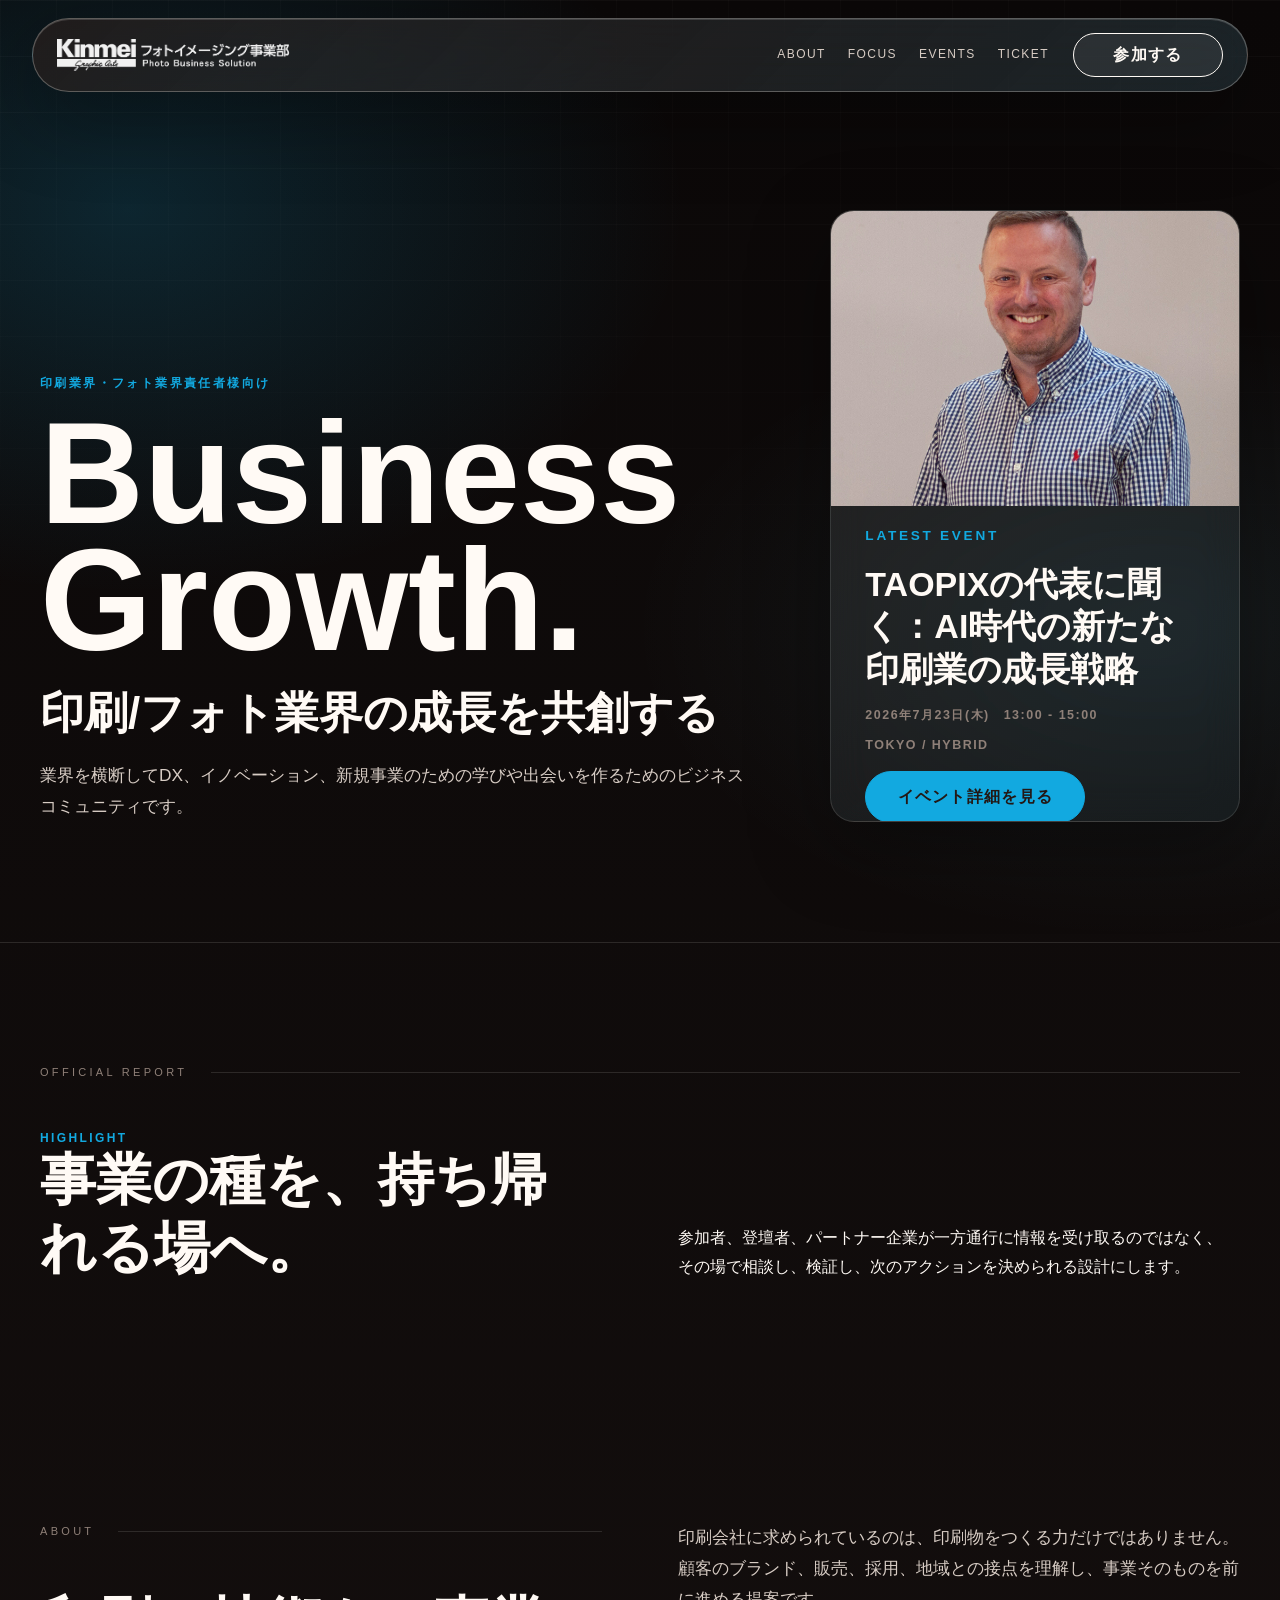
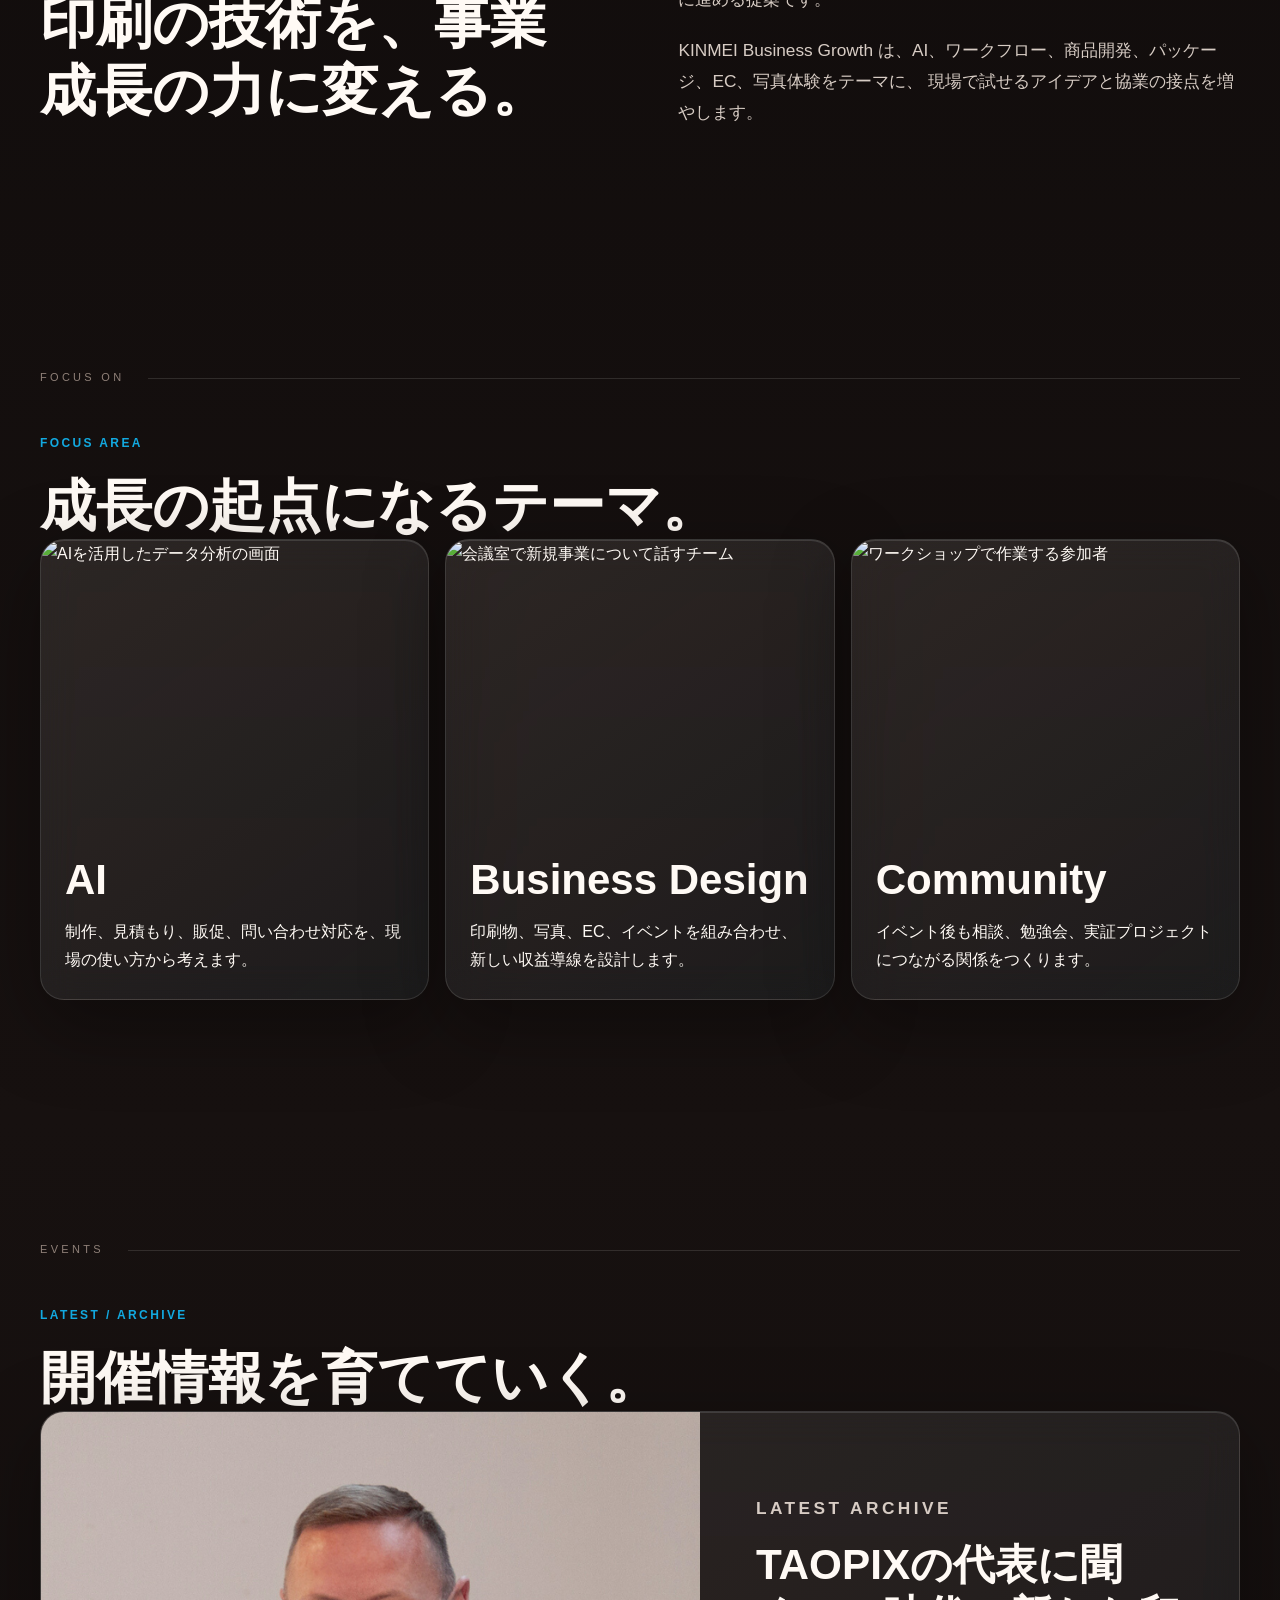
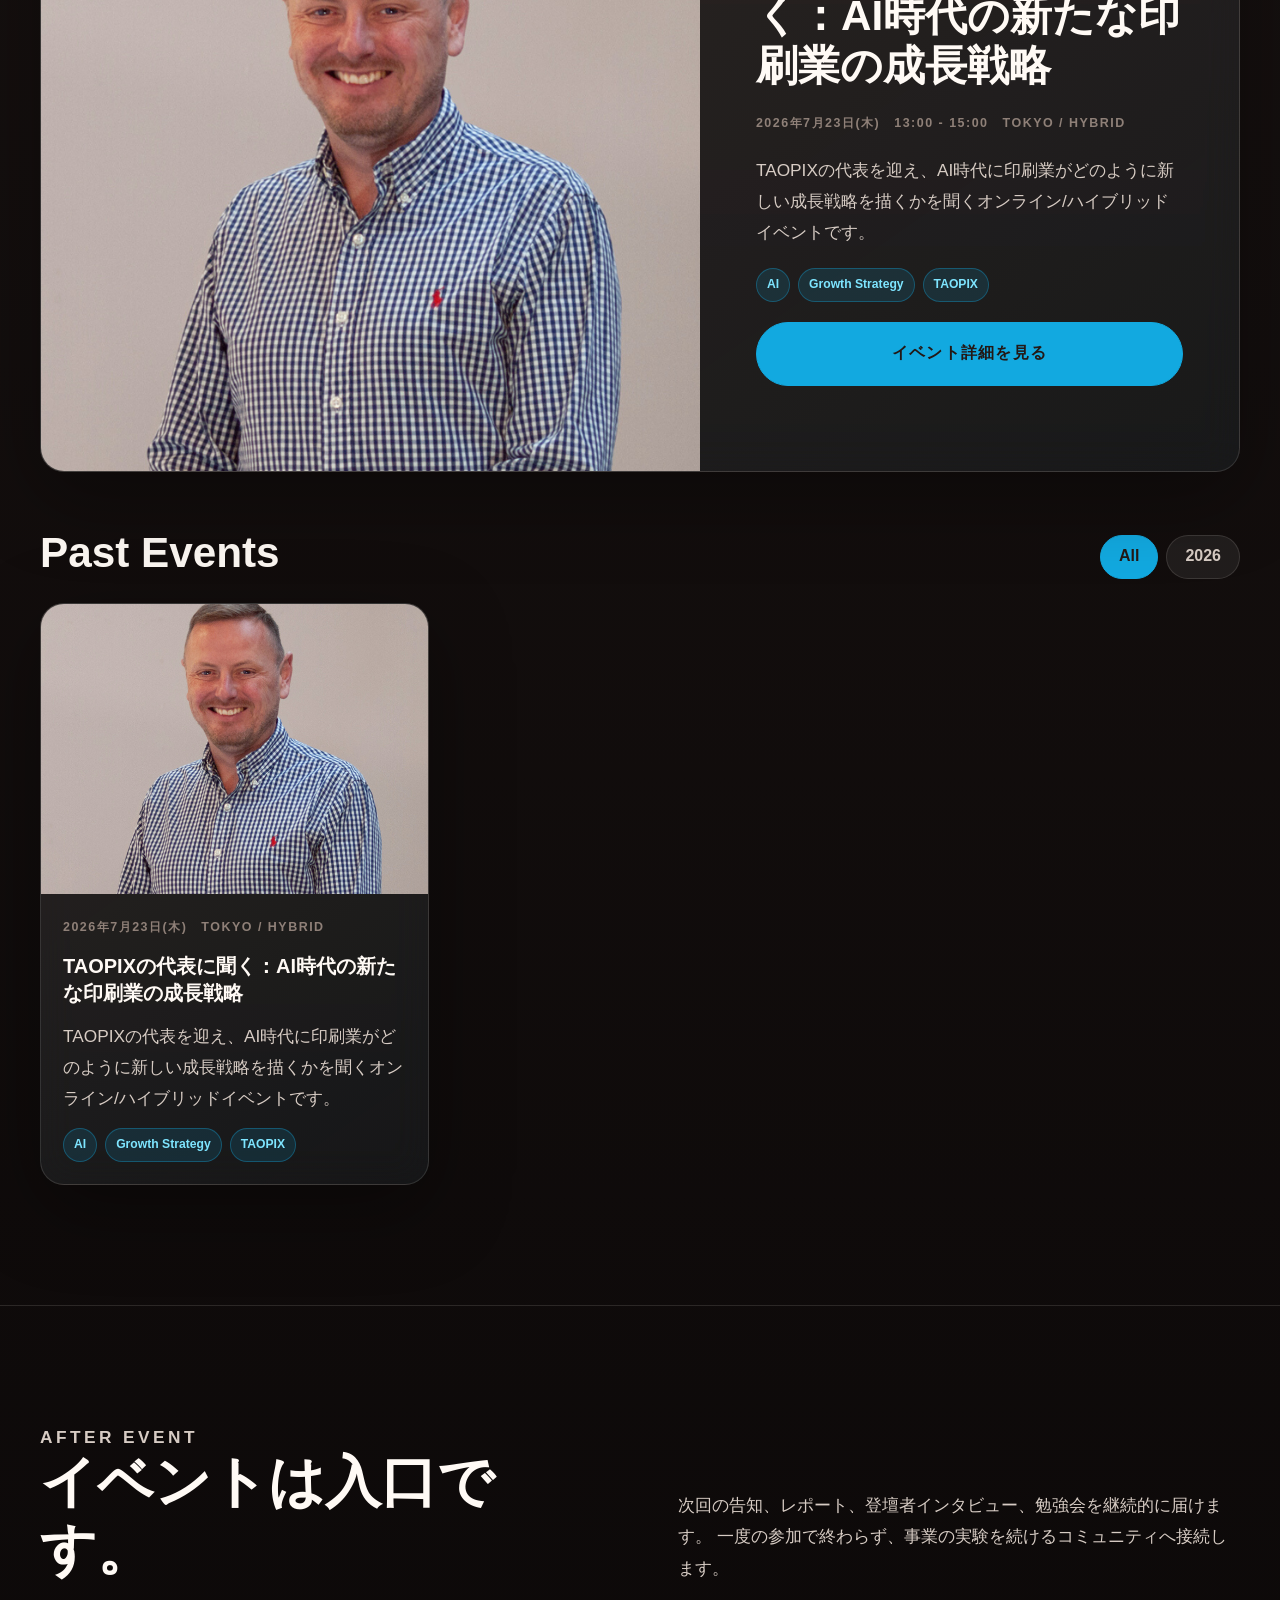
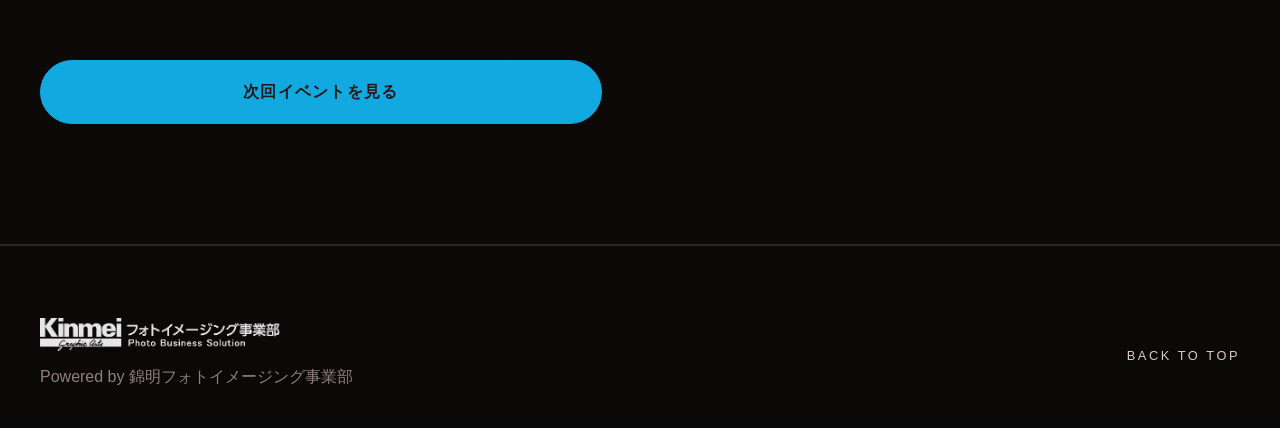
==== index.html @ bd12f7a0 "Update hero actions and event card ratio" ====
<!doctype html>
<html lang="ja">
  <head>
    <meta charset="utf-8" />
    <meta name="viewport" content="width=device-width, initial-scale=1" />
    <meta
      name="description"
      content="KINMEI Business Growth は、業界を横断してDX、イノベーション、新規事業のための学びや出会いを作るビジネスコミュニティです。"
    />
    <title>KINMEI Business Growth</title>
    <link rel="preconnect" href="https://images.unsplash.com" />
    <link rel="stylesheet" href="./styles.css" />
  </head>
  <body data-page="home">
    <header class="site-nav" aria-label="Primary navigation">
      <a class="logo-link" href="./index.html" aria-label="KINMEI Business Growth home">
        <img class="brand-logo" src="./assets/logo.png" alt="Kinmei Graphic Arts フォトイメージング事業部" />
      </a>
      <nav class="nav-links" aria-label="Site navigation">
        <a href="#about">About</a>
        <a href="#focus">Focus</a>
        <a href="#events">Events</a>
        <a href="./event.html">Ticket</a>
      </nav>
      <a class="nav-cta" href="./event.html">参加する</a>
    </header>

    <main>
      <section class="hero home-hero" id="top" aria-labelledby="hero-title">
        <div class="hero-copy">
          <p class="eyebrow">印刷業界・フォト業界責任者様向け</p>
          <h1 id="hero-title">Business Growth.</h1>
          <p class="hero-lead">印刷/フォト業界の成長を共創する</p>
          <p class="hero-text">
            業界を横断してDX、イノベーション、新規事業のための学びや出会いを作るためのビジネスコミュニティです。
          </p>
        </div>

        <aside class="hero-ticket" id="hero-latest-event" aria-label="Latest event summary" aria-live="polite"></aside>
      </section>

      <section class="section report-band" aria-labelledby="report-title">
        <div class="section-label">
          <span>Official Report</span>
        </div>
        <div class="report-layout">
          <div>
            <p class="eyebrow">HIGHLIGHT</p>
            <h2 id="report-title">事業の種を、持ち帰れる場へ。</h2>
          </div>
          <p>
            参加者、登壇者、パートナー企業が一方通行に情報を受け取るのではなく、
            その場で相談し、検証し、次のアクションを決められる設計にします。
          </p>
        </div>
      </section>

      <section class="section split-section" id="about" aria-labelledby="about-title">
        <div>
          <div class="section-label">
            <span>About</span>
          </div>
          <h2 id="about-title">印刷の技術を、事業成長の力に変える。</h2>
        </div>
        <div class="body-stack">
          <p>
            印刷会社に求められているのは、印刷物をつくる力だけではありません。
            顧客のブランド、販売、採用、地域との接点を理解し、事業そのものを前に進める提案です。
          </p>
          <p>
            KINMEI Business Growth は、AI、ワークフロー、商品開発、パッケージ、EC、写真体験をテーマに、
            現場で試せるアイデアと協業の接点を増やします。
          </p>
        </div>
      </section>

      <section class="section" id="focus" aria-labelledby="focus-title">
        <div class="section-label">
          <span>Focus on</span>
        </div>
        <div class="section-head">
          <p class="eyebrow">FOCUS AREA</p>
          <h2 id="focus-title">成長の起点になるテーマ。</h2>
        </div>
        <div class="focus-grid">
          <article class="glass-card focus-card">
            <img
              src="https://images.unsplash.com/photo-1677442136019-21780ecad995?auto=format&fit=crop&w=1100&q=80"
              alt="AIを活用したデータ分析の画面"
            />
            <div>
              <h3>AI</h3>
              <p>制作、見積もり、販促、問い合わせ対応を、現場の使い方から考えます。</p>
            </div>
          </article>
          <article class="glass-card focus-card">
            <img
              src="https://images.unsplash.com/photo-1556761175-5973dc0f32e7?auto=format&fit=crop&w=1100&q=80"
              alt="会議室で新規事業について話すチーム"
            />
            <div>
              <h3>Business Design</h3>
              <p>印刷物、写真、EC、イベントを組み合わせ、新しい収益導線を設計します。</p>
            </div>
          </article>
          <article class="glass-card focus-card">
            <img
              src="https://images.unsplash.com/photo-1519389950473-47ba0277781c?auto=format&fit=crop&w=1100&q=80"
              alt="ワークショップで作業する参加者"
            />
            <div>
              <h3>Community</h3>
              <p>イベント後も相談、勉強会、実証プロジェクトにつながる関係をつくります。</p>
            </div>
          </article>
        </div>
      </section>

      <section class="section events-section" id="events" aria-labelledby="events-title">
        <div class="section-label">
          <span>Events</span>
        </div>
        <div class="section-head">
          <p class="eyebrow">LATEST / ARCHIVE</p>
          <h2 id="events-title">開催情報を育てていく。</h2>
        </div>
        <article class="latest-event glass-card" id="latest-event" aria-live="polite"></article>
        <div class="archive-toolbar">
          <h3>Past Events</h3>
          <div class="filter-row" id="event-filters" aria-label="Year filters"></div>
        </div>
        <div class="event-grid" id="past-events" aria-live="polite"></div>
      </section>

      <section class="section newsletter-section" aria-labelledby="newsletter-title">
        <div>
          <p class="eyebrow">AFTER EVENT</p>
          <h2 id="newsletter-title">イベントは入口です。</h2>
        </div>
        <p>
          次回の告知、レポート、登壇者インタビュー、勉強会を継続的に届けます。
          一度の参加で終わらず、事業の実験を続けるコミュニティへ接続します。
        </p>
        <a class="button button-primary" href="./event.html">次回イベントを見る</a>
      </section>
    </main>

    <footer class="site-footer">
      <div>
        <img src="./assets/logo.png" alt="Kinmei Graphic Arts フォトイメージング事業部" />
        <p>Powered by 錦明フォトイメージング事業部</p>
      </div>
      <a href="#top">Back to top</a>
    </footer>

    <script src="./events.js"></script>
  </body>
</html>
---- styles.css ----
:root {
  --bg: #0b0808;
  --bg-2: #171110;
  --bg-3: #261b19;
  --ink: #fffaf5;
  --ink-soft: #d7ccc4;
  --ink-mute: #8f8078;
  --accent: #12a9e0;
  --accent-2: #087fae;
  --accent-soft: #7ee5ff;
  --logo-brown: #231815;
  --glass: rgba(255, 250, 245, 0.065);
  --glass-strong: rgba(255, 250, 245, 0.12);
  --glass-cyan: rgba(18, 169, 224, 0.14);
  --rule: rgba(255, 250, 245, 0.12);
  --rule-strong: rgba(255, 250, 245, 0.28);
  --shadow-glass: 0 24px 80px rgba(0, 0, 0, 0.34);
  --font-sans: "Hiragino Sans", "Hiragino Kaku Gothic ProN", "Yu Gothic Medium",
    "Yu Gothic", "Noto Sans JP", "Helvetica Neue", "Helvetica", "Arial", sans-serif;
  --font-display: var(--font-sans);
  --font-latin: "Helvetica Neue", "Helvetica", "Arial", sans-serif;
  --ls-normal: 0;
  --ls-wide: 0.12em;
  --ls-wider: 0.2em;
  --ls-widest: 0.3em;
  --type-h1-size: clamp(37px, -4.57px + 4.762vw, 64px);
  --type-h1-lh: clamp(40px, 33.94px + 2.976vw, 76.8px);
  --type-h2-size: clamp(32px, -4.57px + 4.762vw, 64px);
  --type-h2-lh: clamp(38.4px, -5.49px + 5.714vw, 76.8px);
  --type-h3-size: clamp(24px, -3.43px + 3.571vw, 48px);
  --type-h3-lh: clamp(28.8px, -4.11px + 4.286vw, 57.6px);
  --type-h4-size: clamp(20px, -5.14px + 3.274vw, 42px);
  --type-h4-lh: clamp(24px, 7.54px + 2.143vw, 38.4px);
  --fs-body: 16px;
  --fs-caption: 13px;
  --fs-eyebrow: 12px;
  --section-pad-y: clamp(64px, 10vw, 120px);
  --section-pad-x: clamp(20px, 4vw, 40px);
  --radius-sm: 8px;
  --radius-md: 16px;
  --radius-lg: 24px;
  --radius-pill: 999px;
  --btn-min-height: 64px;
  --btn-min-width: 240px;
  --btn-pad-x: 36px;
  --btn-radius: var(--radius-pill);
}

* {
  box-sizing: border-box;
}

html {
  scroll-behavior: smooth;
}

body {
  margin: 0;
  background:
    radial-gradient(900px 620px at 10% 4%, rgba(18, 169, 224, 0.18), transparent 62%),
    radial-gradient(900px 540px at 90% 12%, rgba(126, 229, 255, 0.08), transparent 58%),
    linear-gradient(180deg, var(--bg) 0%, var(--bg-2) 52%, var(--bg) 100%);
  color: var(--ink);
  font-family: var(--font-sans);
  line-height: 1.8;
  letter-spacing: var(--ls-normal);
}

body::before {
  content: "";
  position: fixed;
  inset: 0;
  z-index: -1;
  pointer-events: none;
  background-image:
    linear-gradient(rgba(255, 250, 245, 0.035) 1px, transparent 1px),
    linear-gradient(90deg, rgba(255, 250, 245, 0.025) 1px, transparent 1px);
  background-size: 56px 56px;
  mask-image: linear-gradient(to bottom, rgba(0, 0, 0, 0.9), transparent 72%);
}

img {
  display: block;
  max-width: 100%;
}

a {
  color: inherit;
  text-decoration: none;
}

h1,
h2,
h3,
h4,
p {
  margin: 0;
}

h1,
h2,
h3,
h4 {
  font-family: var(--font-display);
  font-weight: 700;
  letter-spacing: 0;
}

h1 {
  font-size: var(--type-h1-size);
  line-height: var(--type-h1-lh);
}

h2 {
  font-size: var(--type-h2-size);
  line-height: var(--type-h2-lh);
}

h3 {
  font-size: var(--type-h3-size);
  line-height: var(--type-h3-lh);
}

h4 {
  font-size: 1.25rem;
  line-height: 1.35;
}

.site-nav {
  position: fixed;
  top: 18px;
  left: 32px;
  right: 32px;
  z-index: 40;
  display: flex;
  align-items: center;
  gap: 24px;
  padding: 14px 24px;
  color: var(--ink);
  background:
    linear-gradient(135deg, rgba(35, 24, 21, 0.72), rgba(18, 169, 224, 0.08)),
    var(--glass);
  border: 1px solid var(--rule-strong);
  border-radius: var(--radius-pill);
  box-shadow: var(--shadow-glass), inset 0 1px 0 rgba(255, 255, 255, 0.16);
  backdrop-filter: blur(22px) saturate(145%);
  -webkit-backdrop-filter: blur(22px) saturate(145%);
}

.logo-link {
  display: inline-flex;
  align-items: center;
  min-height: 44px;
}

.brand-logo {
  width: auto;
  height: 32px;
  filter: brightness(0) invert(1);
  opacity: 0.94;
}

.nav-links {
  display: flex;
  gap: 22px;
  margin-left: auto;
}

.nav-links a {
  display: inline-flex;
  align-items: center;
  min-height: 44px;
  color: var(--ink-soft);
  font-family: var(--font-latin);
  font-size: var(--fs-eyebrow);
  letter-spacing: var(--ls-wide);
  text-transform: uppercase;
}

.nav-links a:hover {
  color: var(--ink);
}

.nav-cta {
  display: inline-flex;
  align-items: center;
  justify-content: center;
  min-width: 150px;
  min-height: 44px;
  padding: 0 20px;
  border: 1px solid currentColor;
  border-radius: var(--radius-pill);
  background: var(--glass);
  color: var(--ink);
  font-weight: 700;
  letter-spacing: 0.08em;
}

.nav-cta:hover,
.button-primary:hover {
  background: var(--accent-soft);
  border-color: var(--accent-soft);
  color: var(--logo-brown);
}

.hero,
.section,
.event-shell {
  width: 100%;
  max-width: none;
  margin-inline: auto;
  padding: var(--section-pad-y) var(--section-pad-x);
}

.home-hero {
  display: grid;
  grid-template-columns: minmax(0, 1.08fr) minmax(320px, 0.62fr);
  gap: clamp(32px, 6vw, 80px);
  align-items: end;
  min-height: 100vh;
  padding-top: clamp(140px, 18vw, 210px);
}

.hero-copy,
.body-stack,
.section-head,
.latest-event-copy,
.detail-block {
  display: grid;
  gap: 20px;
}

.eyebrow {
  color: var(--accent);
  font-family: var(--font-latin);
  font-size: var(--fs-eyebrow);
  font-weight: 700;
  letter-spacing: var(--ls-wider);
  line-height: 1.3;
  text-transform: uppercase;
}

.hero-copy h1 {
  max-width: 10ch;
  font-size: clamp(58px, 12vw, 144px);
  line-height: 0.88;
}

.hero-lead {
  max-width: 720px;
  color: var(--ink);
  font-size: clamp(22px, 3.6vw, 44px);
  font-weight: 700;
  line-height: 1.25;
}

.hero-text,
.body-stack p,
.section-head p:not(.eyebrow),
.latest-event p,
.event-card p,
.newsletter-section p,
.detail-block p,
.checkout-note,
.organizer-card p {
  color: var(--ink-soft);
  font-size: clamp(15px, 1.35vw, 18px);
}

.button {
  display: inline-flex;
  align-items: center;
  justify-content: center;
  min-width: var(--btn-min-width);
  min-height: var(--btn-min-height);
  padding: 0 var(--btn-pad-x);
  border: 1px solid var(--rule-strong);
  border-radius: var(--btn-radius);
  font-weight: 700;
  letter-spacing: 0.08em;
}

.button-primary {
  background: var(--accent);
  border-color: var(--accent);
  color: var(--logo-brown);
}

.hero-ticket,
.glass-card,
.checkout-card,
.organizer-card {
  background:
    linear-gradient(145deg, rgba(255, 250, 245, 0.08), rgba(18, 169, 224, 0.035)),
    rgba(255, 250, 245, 0.025);
  border: 1px solid var(--rule);
  border-radius: var(--radius-lg);
  box-shadow: var(--shadow-glass), inset 0 1px 0 rgba(255, 255, 255, 0.12);
  backdrop-filter: blur(18px) saturate(135%);
  -webkit-backdrop-filter: blur(18px) saturate(135%);
}

.hero-ticket {
  display: grid;
  grid-template-rows: minmax(0, 1fr) minmax(0, 1fr);
  gap: 20px;
  height: clamp(560px, 68vh, 760px);
  overflow: hidden;
  padding: 0;
}

.ticket-kicker,
.ticket-place,
.ticket-stats dt,
.event-meta,
.section-label,
.focus-card h3 + p,
.event-summary-grid span,
.session-list span,
.checkout-card dt,
.organizer-card span {
  font-family: var(--font-latin);
}

.hero-ticket-thumb {
  width: 100%;
  height: 100%;
  object-fit: cover;
}

.hero-ticket-copy {
  display: grid;
  align-content: center;
  gap: 14px;
  min-height: 0;
  padding: clamp(22px, 4vw, 34px);
}

.hero-ticket-copy h2 {
  font-size: clamp(22px, 2.8vw, 34px);
  line-height: 1.25;
}

.hero-ticket-copy .button {
  justify-self: start;
  min-width: min(100%, 220px);
  min-height: 52px;
  padding-inline: 24px;
}

.ticket-kicker {
  color: var(--accent);
  font-size: 0.85rem;
  font-weight: 700;
  letter-spacing: var(--ls-wider);
  text-transform: uppercase;
}

.ticket-date {
  font-family: var(--font-latin);
  font-size: clamp(42px, 7vw, 76px);
  font-weight: 700;
  line-height: 0.95;
}

.ticket-place {
  color: var(--ink-soft);
  font-weight: 700;
  letter-spacing: var(--ls-wide);
  text-transform: uppercase;
}

.ticket-divider {
  height: 1px;
  background: var(--rule);
}

.ticket-stats {
  display: grid;
  grid-template-columns: repeat(3, 1fr);
  gap: 1px;
  margin: 0;
  background: var(--rule);
}

.ticket-stats div {
  padding: 14px;
  background: rgba(11, 8, 8, 0.68);
}

.ticket-stats dt {
  color: var(--ink-mute);
  font-size: 0.7rem;
  letter-spacing: var(--ls-wide);
  text-transform: uppercase;
}

.ticket-stats dd {
  margin: 4px 0 0;
  color: var(--accent-soft);
  font-size: 1.6rem;
  font-weight: 700;
}

.section-label {
  display: flex;
  align-items: center;
  gap: 24px;
  margin-bottom: 48px;
  color: var(--ink-mute);
  font-size: 11px;
  letter-spacing: var(--ls-widest);
  text-transform: uppercase;
}

.section-label::after {
  content: "";
  flex: 1;
  height: 1px;
  background: var(--rule);
}

.report-band {
  border-top: 1px solid var(--rule);
}

.report-layout,
.split-section,
.newsletter-section {
  display: grid;
  grid-template-columns: minmax(0, 1fr) minmax(0, 1fr);
  gap: clamp(32px, 6vw, 80px);
}

.report-layout > p,
.newsletter-section > p {
  align-self: end;
}

.focus-grid,
.event-grid,
.session-list,
.ticket-list {
  display: grid;
  gap: 16px;
}

.focus-grid {
  grid-template-columns: repeat(3, 1fr);
}

.focus-card {
  overflow: hidden;
}

.focus-card img {
  width: 100%;
  aspect-ratio: 4 / 3;
  object-fit: cover;
}

.focus-card div {
  display: grid;
  gap: 12px;
  padding: 24px;
}

.focus-card h3 {
  color: var(--ink);
  font-size: clamp(26px, 3.5vw, 42px);
}

.event-grid {
  grid-template-columns: repeat(4, 1fr);
}

.latest-event {
  display: grid;
  grid-template-columns: minmax(0, 1.1fr) minmax(0, 0.9fr);
  gap: 0;
  overflow: hidden;
  margin-bottom: 56px;
}

.latest-event > img {
  width: 100%;
  height: 100%;
  min-height: 460px;
  object-fit: cover;
}

.latest-event-copy {
  align-content: center;
  padding: clamp(28px, 5vw, 56px);
}

.event-meta {
  display: flex;
  flex-wrap: wrap;
  gap: 8px 14px;
  color: var(--ink-mute);
  font-size: 0.78rem;
  font-weight: 700;
  letter-spacing: var(--ls-wide);
  text-transform: uppercase;
}

.event-tags {
  display: flex;
  flex-wrap: wrap;
  gap: 8px;
  padding: 0;
  margin: 0;
  list-style: none;
}

.event-tags li {
  padding: 5px 10px;
  border: 1px solid rgba(18, 169, 224, 0.34);
  border-radius: var(--radius-pill);
  background: var(--glass-cyan);
  color: var(--accent-soft);
  font-size: 0.76rem;
  font-weight: 700;
}

.archive-toolbar {
  display: flex;
  align-items: end;
  justify-content: space-between;
  gap: 20px;
  margin-bottom: 24px;
}

.filter-row {
  display: flex;
  flex-wrap: wrap;
  justify-content: flex-end;
  gap: 8px;
}

.filter-row button {
  min-height: 44px;
  padding: 0 18px;
  border: 1px solid var(--rule);
  border-radius: var(--radius-pill);
  background: var(--glass);
  color: var(--ink-soft);
  font: inherit;
  font-weight: 700;
  cursor: pointer;
}

.filter-row button[aria-pressed="true"],
.filter-row button:hover {
  background: var(--accent);
  border-color: var(--accent);
  color: var(--logo-brown);
}

.event-grid {
  grid-template-columns: repeat(3, 1fr);
}

.event-card {
  overflow: hidden;
}

.empty-state {
  grid-column: 1 / -1;
  padding: 28px;
  border: 1px solid var(--rule);
  border-radius: var(--radius-md);
  background: rgba(255, 250, 245, 0.035);
  color: var(--ink-soft);
}

.event-card img {
  width: 100%;
  aspect-ratio: 4 / 3;
  object-fit: cover;
}

.event-card-body {
  display: grid;
  gap: 14px;
  padding: 22px;
}

.newsletter-section {
  align-items: center;
  border-top: 1px solid var(--rule);
  border-bottom: 1px solid var(--rule);
}

.site-footer {
  display: flex;
  align-items: center;
  justify-content: space-between;
  gap: 24px;
  padding: 72px var(--section-pad-x) 36px;
  border-top: 1px solid var(--rule);
  color: var(--ink-mute);
  width: 100%;
  max-width: none;
  margin-inline: auto;
}

.site-footer div {
  display: grid;
  gap: 12px;
}

.site-footer img {
  width: 260px;
  filter: brightness(0) invert(1);
  opacity: 0.9;
}

.site-footer a {
  color: var(--ink-soft);
  font-family: var(--font-latin);
  font-size: 0.8rem;
  letter-spacing: var(--ls-wider);
  text-transform: uppercase;
}

.event-hero {
  display: grid;
  grid-template-columns: minmax(0, 1.08fr) minmax(0, 0.92fr);
  min-height: 92vh;
  padding: clamp(120px, 14vw, 180px) var(--section-pad-x) 48px;
  width: 100%;
  max-width: none;
  margin-inline: auto;
  gap: clamp(28px, 5vw, 72px);
  align-items: end;
}

.event-hero-media {
  min-height: 620px;
  overflow: hidden;
  border-radius: var(--radius-lg);
  border: 1px solid var(--rule);
  box-shadow: var(--shadow-glass);
}

.event-hero-media img {
  width: 100%;
  height: 100%;
  object-fit: cover;
}

.event-hero-copy {
  display: grid;
  gap: 20px;
}

.event-hero-copy p:not(.eyebrow) {
  color: var(--ink-soft);
  font-size: clamp(16px, 1.5vw, 19px);
}

.event-shell {
  display: grid;
  grid-template-columns: minmax(0, 1fr) 360px;
  gap: 32px;
  align-items: start;
  padding-top: 0;
}

.event-detail {
  display: grid;
  gap: 72px;
}

.event-summary-grid {
  display: grid;
  grid-template-columns: repeat(3, 1fr);
  gap: 1px;
  overflow: hidden;
  border: 1px solid var(--rule);
  border-radius: var(--radius-md);
  background: var(--rule);
}

.event-summary-grid div {
  display: grid;
  gap: 8px;
  padding: 24px;
  background: rgba(255, 250, 245, 0.045);
}

.event-summary-grid span,
.session-list span {
  color: var(--accent);
  font-size: 0.75rem;
  font-weight: 700;
  letter-spacing: var(--ls-wider);
  text-transform: uppercase;
}

.event-summary-grid strong {
  font-size: 1.2rem;
}

.event-summary-grid p {
  color: var(--ink-mute);
}

.session-list,
.ticket-list {
  margin-top: 12px;
}

.session-list article,
.ticket-list article {
  display: grid;
  gap: 10px;
  padding: 24px 0;
  border-top: 1px solid var(--rule);
}

.event-timetable {
  padding: 0;
  margin: 12px 0 0;
  list-style: none;
  border-top: 1px solid var(--rule);
}

.event-timetable li {
  display: grid;
  grid-template-columns: 92px 1fr;
  gap: 20px;
  padding: 20px 0;
  border-bottom: 1px solid var(--rule);
}

.event-timetable time {
  color: var(--accent);
  font-family: var(--font-latin);
  font-weight: 700;
}

.event-timetable span {
  color: var(--ink);
  font-weight: 700;
}

.ticket-list article {
  grid-template-columns: 1fr auto;
  align-items: center;
}

.ticket-list strong {
  color: var(--accent-soft);
  font-family: var(--font-latin);
  font-size: 1.4rem;
}

.checkout-panel {
  position: sticky;
  top: 118px;
  display: grid;
  gap: 16px;
}

.checkout-card,
.organizer-card {
  display: grid;
  gap: 20px;
  padding: 24px;
}

.checkout-card h2 {
  font-family: var(--font-latin);
  font-size: 2.8rem;
  line-height: 1;
}

.checkout-card dl {
  display: grid;
  gap: 0;
  margin: 0;
  border-top: 1px solid var(--rule);
}

.checkout-card dl div {
  display: grid;
  grid-template-columns: 78px 1fr;
  gap: 12px;
  padding: 14px 0;
  border-bottom: 1px solid var(--rule);
}

.checkout-card dt {
  color: var(--ink-mute);
  font-size: 0.75rem;
  letter-spacing: var(--ls-wide);
  text-transform: uppercase;
}

.checkout-card dd {
  margin: 0;
  color: var(--ink-soft);
}

.organizer-card img {
  width: 240px;
  filter: brightness(0) invert(1);
}

@media (max-width: 1024px) {
  .nav-links {
    display: none;
  }

  .home-hero,
  .event-hero,
  .event-shell,
  .report-layout,
  .split-section,
  .newsletter-section,
  .latest-event {
    grid-template-columns: 1fr;
  }

  .focus-grid,
  .event-grid,
  .event-summary-grid {
    grid-template-columns: 1fr 1fr;
  }

  .checkout-panel {
    position: static;
  }
}

@media (max-width: 768px) {
  .site-nav {
    left: 14px;
    right: 14px;
    top: 12px;
    padding: 10px 14px;
  }

  .brand-logo {
    height: 28px;
    max-width: min(220px, 54vw);
    object-fit: contain;
  }

  .nav-cta {
    min-width: auto;
    padding: 0 16px;
  }

  .home-hero,
  .event-hero {
    min-height: auto;
    padding-top: 130px;
  }

  .hero-copy h1 {
    font-size: clamp(52px, 17vw, 82px);
  }

  .event-hero-media {
    min-height: 360px;
  }

  .focus-grid,
  .event-grid,
  .event-summary-grid,
  .ticket-stats {
    grid-template-columns: 1fr;
  }

  .latest-event > img {
    min-height: 320px;
  }

  .archive-toolbar,
  .site-footer,
  .ticket-list article {
    display: grid;
    justify-items: start;
  }
}

@media (max-width: 480px) {
  .button {
    width: 100%;
    min-width: 0;
  }

  .event-timetable li,
  .checkout-card dl div {
    grid-template-columns: 1fr;
  }
}
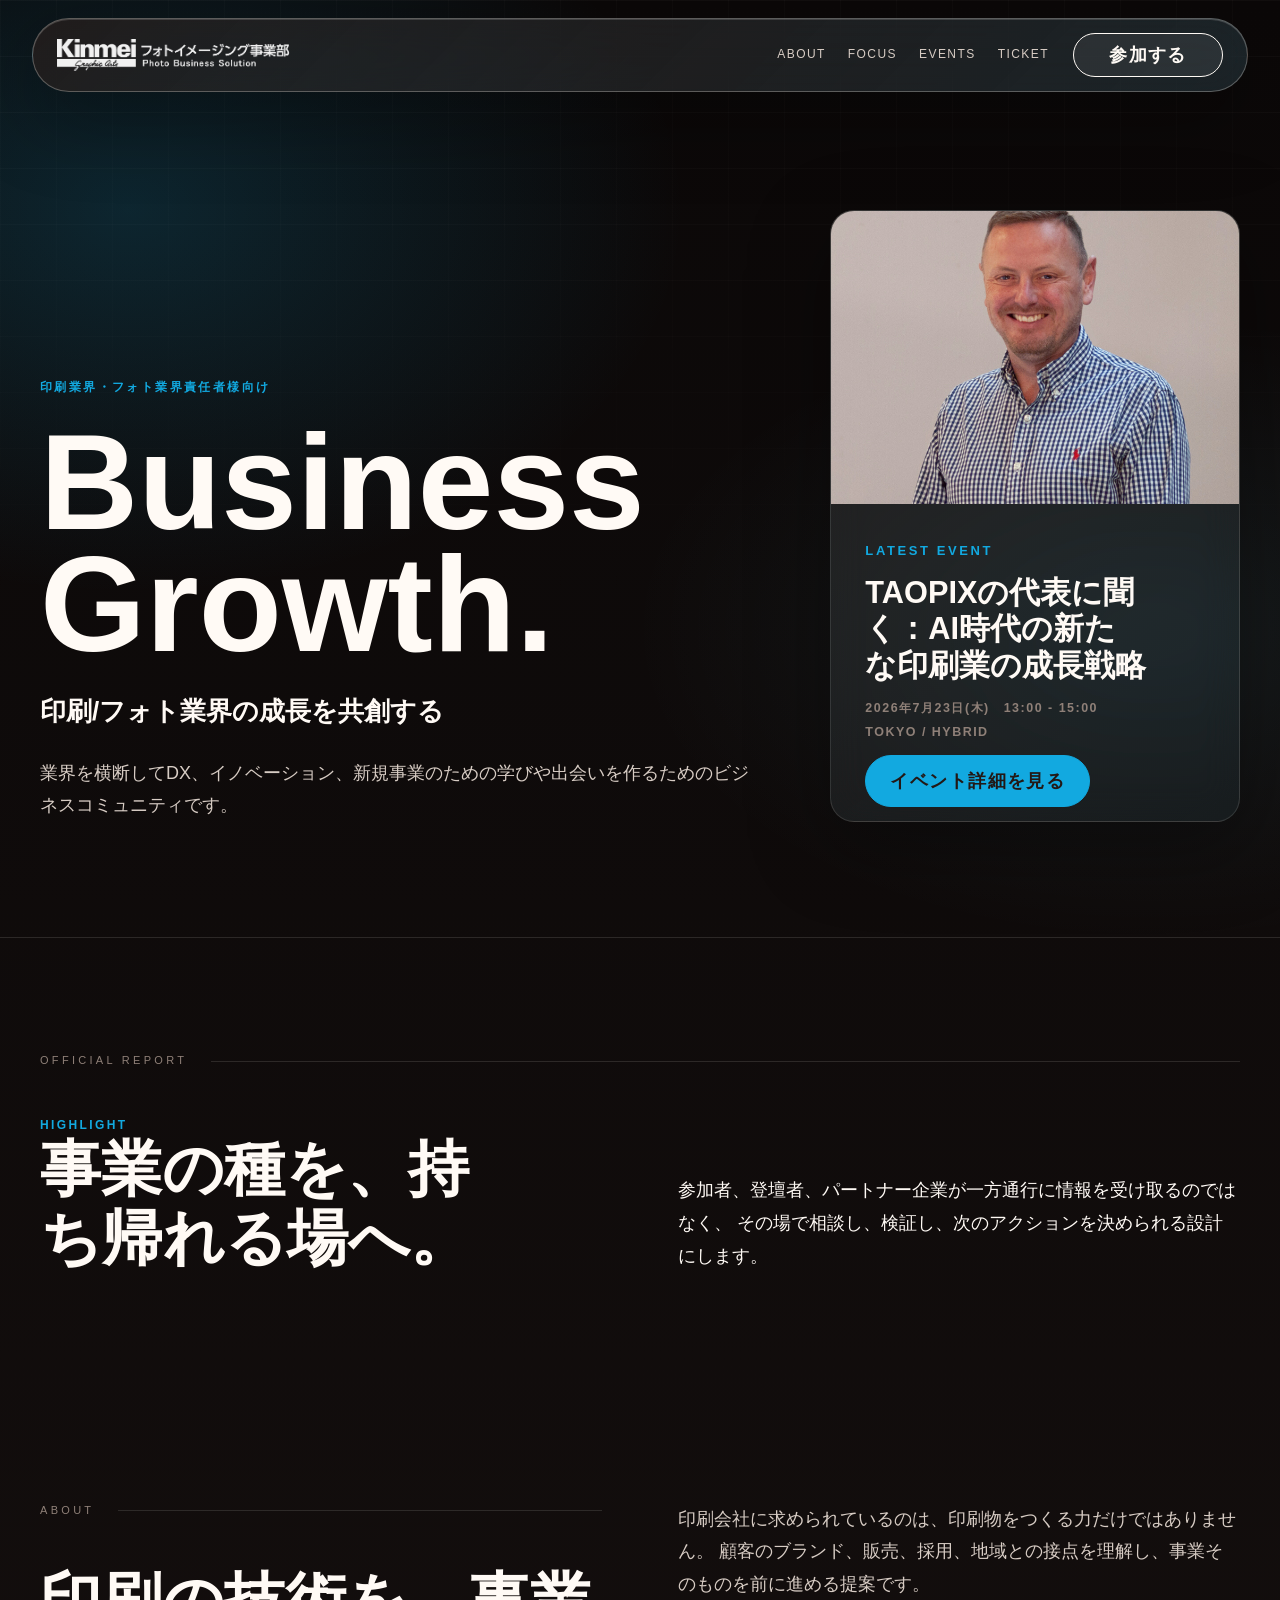
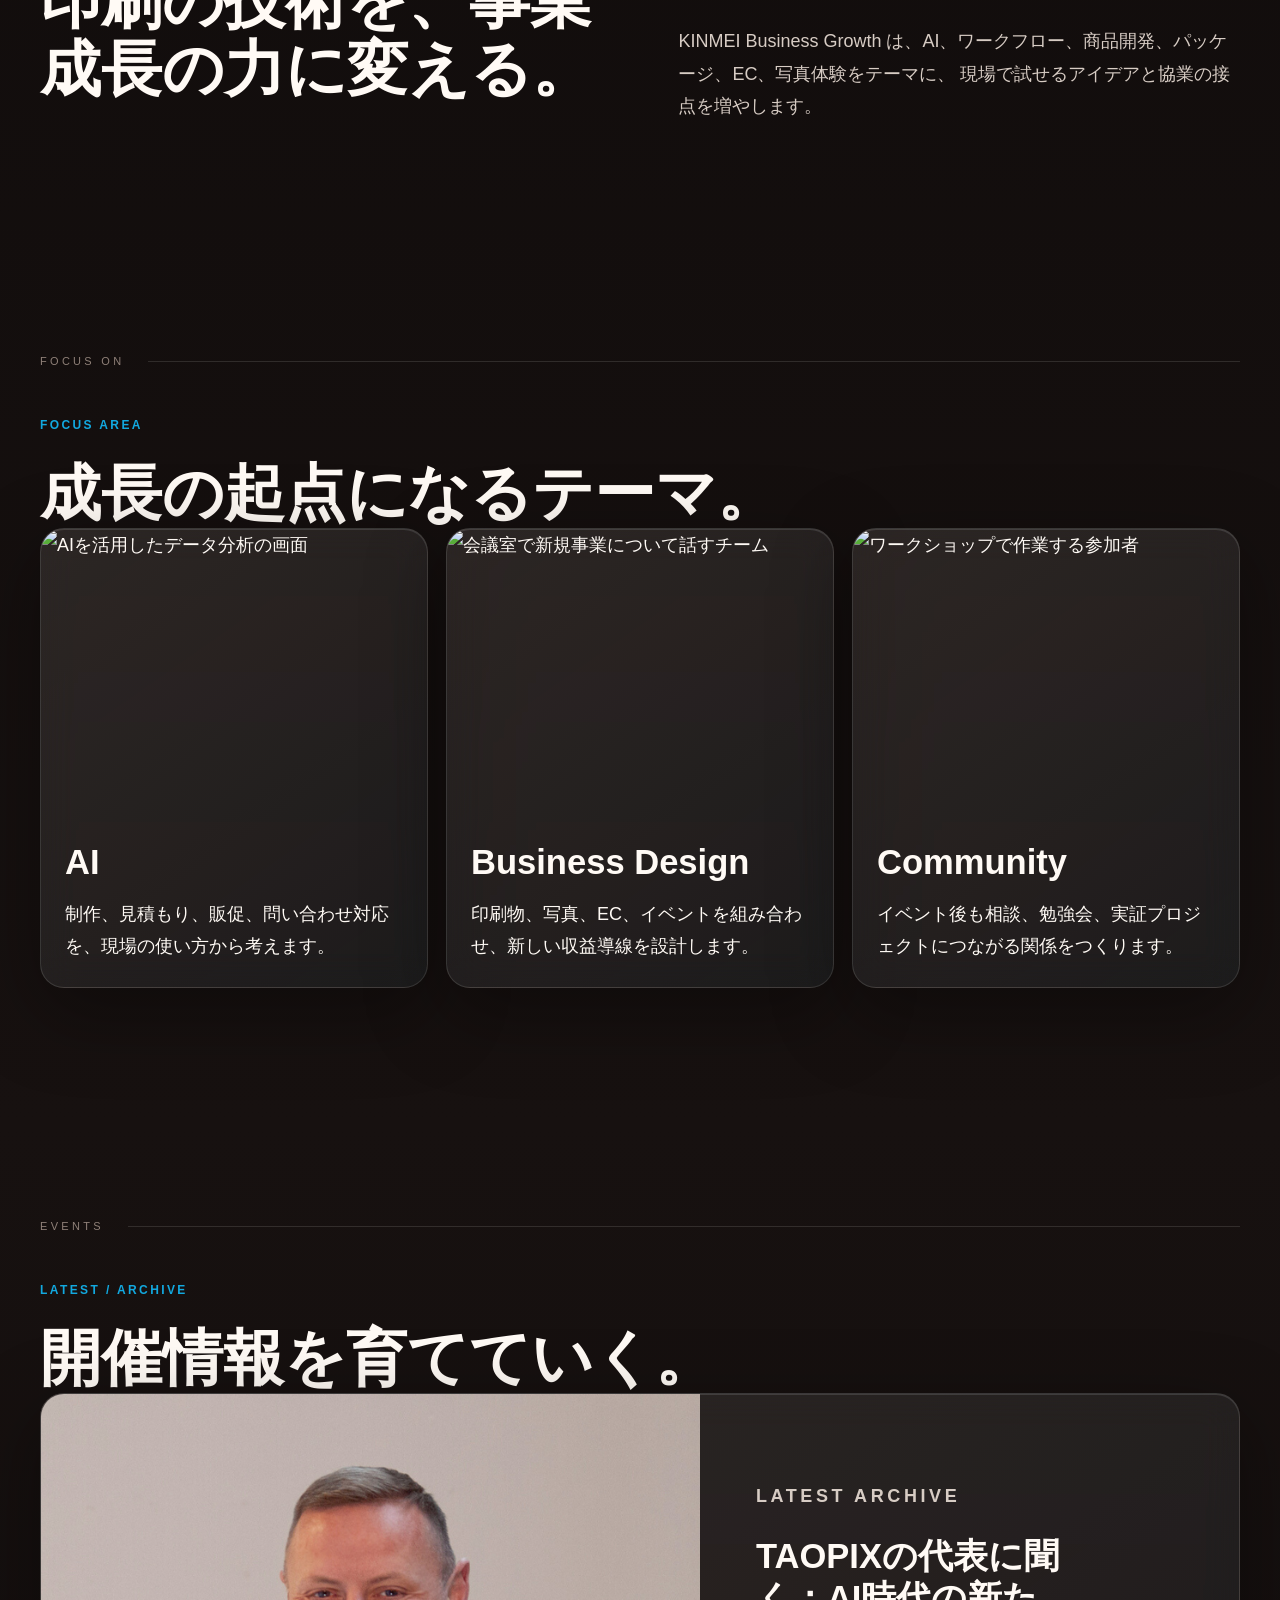
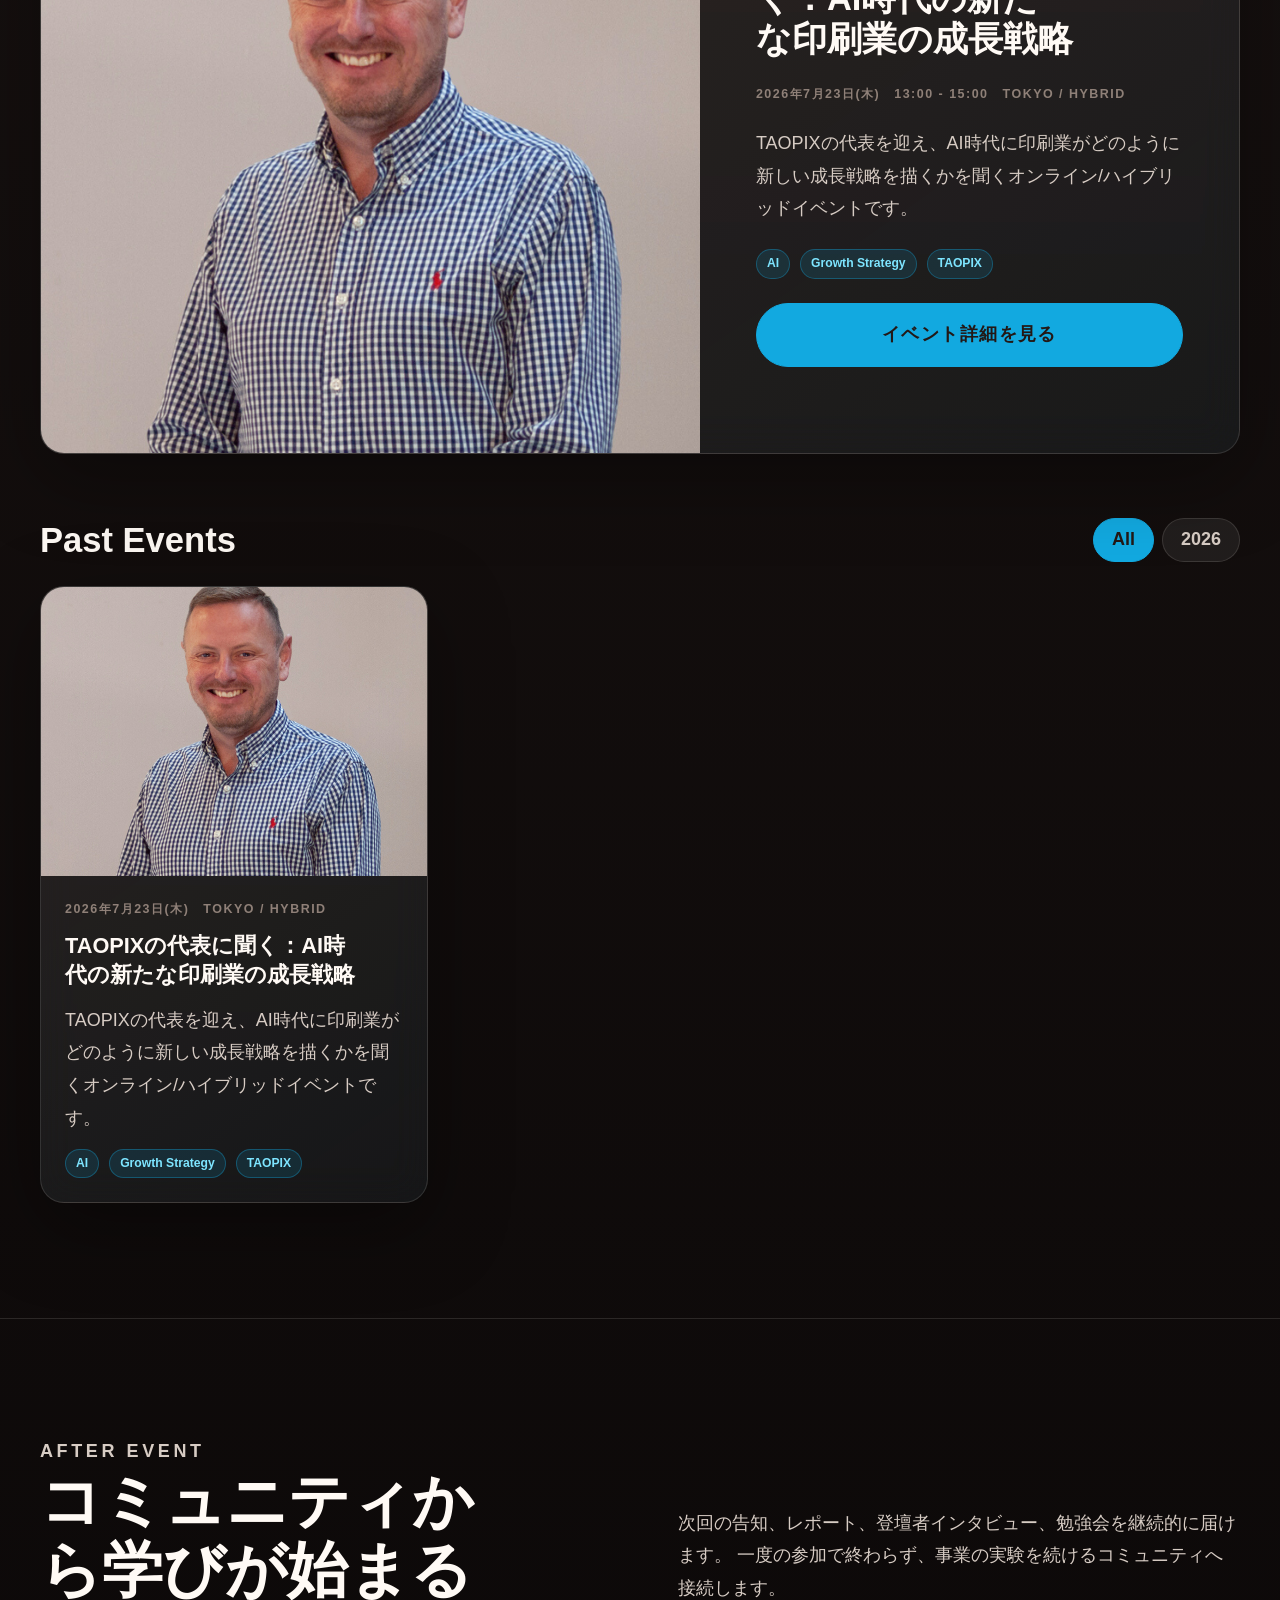
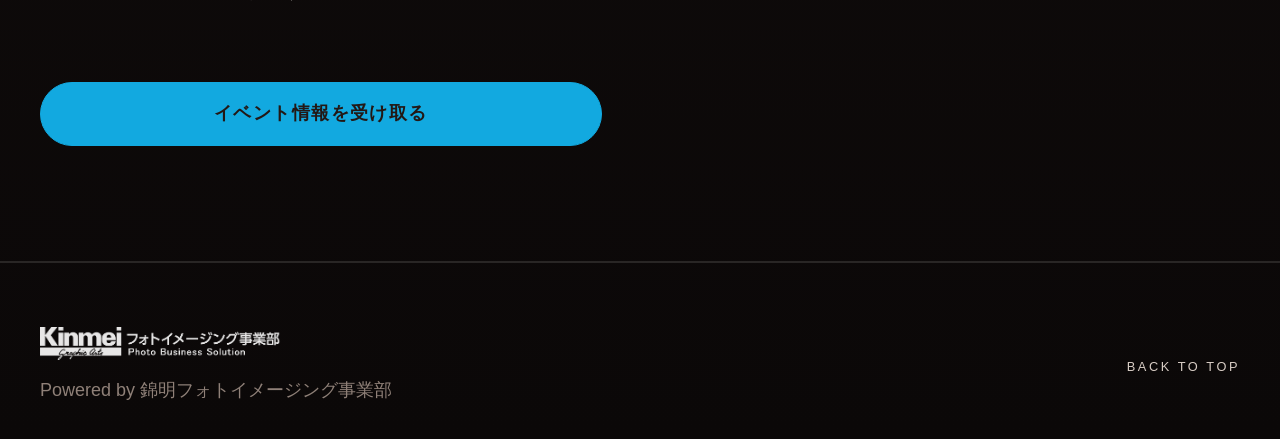
==== commit 4f435003: "Update community CTA copy" ====
--- a/index.html
+++ b/index.html
@@ -135,13 +135,13 @@
       <section class="section newsletter-section" aria-labelledby="newsletter-title">
         <div>
           <p class="eyebrow">AFTER EVENT</p>
-          <h2 id="newsletter-title">イベントは入口です。</h2>
+          <h2 id="newsletter-title">コミュニティから学びが始まる</h2>
         </div>
         <p>
           次回の告知、レポート、登壇者インタビュー、勉強会を継続的に届けます。
           一度の参加で終わらず、事業の実験を続けるコミュニティへ接続します。
         </p>
-        <a class="button button-primary" href="./event.html">次回イベントを見る</a>
+        <a class="button button-primary" href="./event.html">イベント情報を受け取る</a>
       </section>
     </main>
 
--- a/styles.css
+++ b/styles.css
@@ -23,18 +23,33 @@
   --ls-wide: 0.12em;
   --ls-wider: 0.2em;
   --ls-widest: 0.3em;
-  --type-h1-size: clamp(37px, -4.57px + 4.762vw, 64px);
-  --type-h1-lh: clamp(40px, 33.94px + 2.976vw, 76.8px);
-  --type-h2-size: clamp(32px, -4.57px + 4.762vw, 64px);
-  --type-h2-lh: clamp(38.4px, -5.49px + 5.714vw, 76.8px);
-  --type-h3-size: clamp(24px, -3.43px + 3.571vw, 48px);
-  --type-h3-lh: clamp(28.8px, -4.11px + 4.286vw, 57.6px);
-  --type-h4-size: clamp(20px, -5.14px + 3.274vw, 42px);
-  --type-h4-lh: clamp(24px, 7.54px + 2.143vw, 38.4px);
-  --fs-body: 16px;
+  --type-display-size: clamp(58px, 11vw, 136px);
+  --type-display-lh: 0.9;
+  --type-h1-size: clamp(42px, 5.6vw, 76px);
+  --type-h1-lh: 1.08;
+  --type-h2-size: clamp(34px, 4.8vw, 64px);
+  --type-h2-lh: 1.12;
+  --type-h3-size: clamp(24px, 2.7vw, 38px);
+  --type-h3-lh: 1.2;
+  --type-h4-size: clamp(20px, 1.7vw, 26px);
+  --type-h4-lh: 1.32;
+  --fs-body: clamp(15px, 0.35vw + 14px, 18px);
+  --fs-body-lg: clamp(18px, 1.2vw + 15px, 26px);
   --fs-caption: 13px;
   --fs-eyebrow: 12px;
-  --section-pad-y: clamp(64px, 10vw, 120px);
+  --lh-body: 1.82;
+  --lh-body-tight: 1.65;
+  --lh-caption: 1.45;
+  --space-1: 6px;
+  --space-2: 10px;
+  --space-3: 14px;
+  --space-4: 18px;
+  --space-5: 24px;
+  --space-6: 32px;
+  --space-7: 48px;
+  --space-8: 64px;
+  --space-9: 88px;
+  --section-pad-y: clamp(72px, 9vw, 128px);
   --section-pad-x: clamp(20px, 4vw, 40px);
   --radius-sm: 8px;
   --radius-md: 16px;
@@ -62,7 +77,8 @@
     linear-gradient(180deg, var(--bg) 0%, var(--bg-2) 52%, var(--bg) 100%);
   color: var(--ink);
   font-family: var(--font-sans);
-  line-height: 1.8;
+  font-size: var(--fs-body);
+  line-height: var(--lh-body);
   letter-spacing: var(--ls-normal);
 }
 
@@ -104,6 +120,7 @@
   font-family: var(--font-display);
   font-weight: 700;
   letter-spacing: 0;
+  text-wrap: balance;
 }
 
 h1 {
@@ -122,8 +139,12 @@
 }
 
 h4 {
-  font-size: 1.25rem;
-  line-height: 1.35;
+  font-size: var(--type-h4-size);
+  line-height: var(--type-h4-lh);
+}
+
+p {
+  line-height: var(--lh-body);
 }
 
 .site-nav {
@@ -215,7 +236,7 @@
 .home-hero {
   display: grid;
   grid-template-columns: minmax(0, 1.08fr) minmax(320px, 0.62fr);
-  gap: clamp(32px, 6vw, 80px);
+  gap: clamp(var(--space-7), 6vw, var(--space-9));
   align-items: end;
   min-height: 100vh;
   padding-top: clamp(140px, 18vw, 210px);
@@ -227,7 +248,7 @@
 .latest-event-copy,
 .detail-block {
   display: grid;
-  gap: 20px;
+  gap: var(--space-5);
 }
 
 .eyebrow {
@@ -236,22 +257,22 @@
   font-size: var(--fs-eyebrow);
   font-weight: 700;
   letter-spacing: var(--ls-wider);
-  line-height: 1.3;
+  line-height: var(--lh-caption);
   text-transform: uppercase;
 }
 
 .hero-copy h1 {
   max-width: 10ch;
-  font-size: clamp(58px, 12vw, 144px);
-  line-height: 0.88;
+  font-size: var(--type-display-size);
+  line-height: var(--type-display-lh);
 }
 
 .hero-lead {
   max-width: 720px;
   color: var(--ink);
-  font-size: clamp(22px, 3.6vw, 44px);
-  font-weight: 700;
-  line-height: 1.25;
+  font-size: var(--fs-body-lg);
+  font-weight: 700;
+  line-height: var(--lh-body-tight);
 }
 
 .hero-text,
@@ -264,7 +285,16 @@
 .checkout-note,
 .organizer-card p {
   color: var(--ink-soft);
-  font-size: clamp(15px, 1.35vw, 18px);
+  font-size: var(--fs-body);
+  line-height: var(--lh-body);
+}
+
+.hero-text,
+.body-stack p,
+.section-head p:not(.eyebrow),
+.newsletter-section p,
+.detail-block p {
+  max-width: 46em;
 }
 
 .button {
@@ -303,7 +333,7 @@
 .hero-ticket {
   display: grid;
   grid-template-rows: minmax(0, 1fr) minmax(0, 1fr);
-  gap: 20px;
+  gap: var(--space-5);
   height: clamp(560px, 68vh, 760px);
   overflow: hidden;
   padding: 0;
@@ -331,14 +361,14 @@
 .hero-ticket-copy {
   display: grid;
   align-content: center;
-  gap: 14px;
+  gap: var(--space-3);
   min-height: 0;
   padding: clamp(22px, 4vw, 34px);
 }
 
 .hero-ticket-copy h2 {
-  font-size: clamp(22px, 2.8vw, 34px);
-  line-height: 1.25;
+  font-size: clamp(22px, 2.4vw, 32px);
+  line-height: var(--type-h3-lh);
 }
 
 .hero-ticket-copy .button {
@@ -350,9 +380,10 @@
 
 .ticket-kicker {
   color: var(--accent);
-  font-size: 0.85rem;
+  font-size: var(--fs-caption);
   font-weight: 700;
   letter-spacing: var(--ls-wider);
+  line-height: var(--lh-caption);
   text-transform: uppercase;
 }
 
@@ -392,6 +423,7 @@
   color: var(--ink-mute);
   font-size: 0.7rem;
   letter-spacing: var(--ls-wide);
+  line-height: var(--lh-caption);
   text-transform: uppercase;
 }
 
@@ -405,11 +437,12 @@
 .section-label {
   display: flex;
   align-items: center;
-  gap: 24px;
-  margin-bottom: 48px;
+  gap: var(--space-5);
+  margin-bottom: var(--space-7);
   color: var(--ink-mute);
   font-size: 11px;
   letter-spacing: var(--ls-widest);
+  line-height: var(--lh-caption);
   text-transform: uppercase;
 }
 
@@ -429,7 +462,7 @@
 .newsletter-section {
   display: grid;
   grid-template-columns: minmax(0, 1fr) minmax(0, 1fr);
-  gap: clamp(32px, 6vw, 80px);
+  gap: clamp(var(--space-7), 6vw, var(--space-9));
 }
 
 .report-layout > p,
@@ -442,7 +475,7 @@
 .session-list,
 .ticket-list {
   display: grid;
-  gap: 16px;
+  gap: var(--space-4);
 }
 
 .focus-grid {
@@ -461,13 +494,14 @@
 
 .focus-card div {
   display: grid;
-  gap: 12px;
-  padding: 24px;
+  gap: var(--space-3);
+  padding: var(--space-5);
 }
 
 .focus-card h3 {
   color: var(--ink);
-  font-size: clamp(26px, 3.5vw, 42px);
+  font-size: var(--type-h3-size);
+  line-height: var(--type-h3-lh);
 }
 
 .event-grid {
@@ -479,7 +513,7 @@
   grid-template-columns: minmax(0, 1.1fr) minmax(0, 0.9fr);
   gap: 0;
   overflow: hidden;
-  margin-bottom: 56px;
+  margin-bottom: var(--space-8);
 }
 
 .latest-event > img {
@@ -491,24 +525,26 @@
 
 .latest-event-copy {
   align-content: center;
+  gap: var(--space-5);
   padding: clamp(28px, 5vw, 56px);
 }
 
 .event-meta {
   display: flex;
   flex-wrap: wrap;
-  gap: 8px 14px;
+  gap: var(--space-1) var(--space-3);
   color: var(--ink-mute);
   font-size: 0.78rem;
   font-weight: 700;
   letter-spacing: var(--ls-wide);
+  line-height: var(--lh-caption);
   text-transform: uppercase;
 }
 
 .event-tags {
   display: flex;
   flex-wrap: wrap;
-  gap: 8px;
+  gap: var(--space-2);
   padding: 0;
   margin: 0;
   list-style: none;
@@ -522,14 +558,15 @@
   color: var(--accent-soft);
   font-size: 0.76rem;
   font-weight: 700;
+  line-height: var(--lh-caption);
 }
 
 .archive-toolbar {
   display: flex;
   align-items: end;
   justify-content: space-between;
-  gap: 20px;
-  margin-bottom: 24px;
+  gap: var(--space-5);
+  margin-bottom: var(--space-5);
 }
 
 .filter-row {
@@ -568,7 +605,7 @@
 
 .empty-state {
   grid-column: 1 / -1;
-  padding: 28px;
+  padding: var(--space-6);
   border: 1px solid var(--rule);
   border-radius: var(--radius-md);
   background: rgba(255, 250, 245, 0.035);
@@ -583,8 +620,8 @@
 
 .event-card-body {
   display: grid;
-  gap: 14px;
-  padding: 22px;
+  gap: var(--space-3);
+  padding: var(--space-5);
 }
 
 .newsletter-section {
@@ -597,8 +634,8 @@
   display: flex;
   align-items: center;
   justify-content: space-between;
-  gap: 24px;
-  padding: 72px var(--section-pad-x) 36px;
+  gap: var(--space-5);
+  padding: var(--space-8) var(--section-pad-x) var(--space-6);
   border-top: 1px solid var(--rule);
   color: var(--ink-mute);
   width: 100%;
@@ -608,7 +645,7 @@
 
 .site-footer div {
   display: grid;
-  gap: 12px;
+  gap: var(--space-3);
 }
 
 .site-footer img {
@@ -633,7 +670,7 @@
   width: 100%;
   max-width: none;
   margin-inline: auto;
-  gap: clamp(28px, 5vw, 72px);
+  gap: clamp(var(--space-7), 5vw, var(--space-9));
   align-items: end;
 }
 
@@ -653,25 +690,27 @@
 
 .event-hero-copy {
   display: grid;
-  gap: 20px;
+  gap: var(--space-5);
 }
 
 .event-hero-copy p:not(.eyebrow) {
+  max-width: 46em;
   color: var(--ink-soft);
-  font-size: clamp(16px, 1.5vw, 19px);
+  font-size: var(--fs-body);
+  line-height: var(--lh-body);
 }
 
 .event-shell {
   display: grid;
   grid-template-columns: minmax(0, 1fr) 360px;
-  gap: 32px;
+  gap: var(--space-6);
   align-items: start;
   padding-top: 0;
 }
 
 .event-detail {
   display: grid;
-  gap: 72px;
+  gap: var(--space-9);
 }
 
 .event-summary-grid {
@@ -686,8 +725,8 @@
 
 .event-summary-grid div {
   display: grid;
-  gap: 8px;
-  padding: 24px;
+  gap: var(--space-2);
+  padding: var(--space-5);
   background: rgba(255, 250, 245, 0.045);
 }
 
@@ -697,11 +736,13 @@
   font-size: 0.75rem;
   font-weight: 700;
   letter-spacing: var(--ls-wider);
+  line-height: var(--lh-caption);
   text-transform: uppercase;
 }
 
 .event-summary-grid strong {
-  font-size: 1.2rem;
+  font-size: var(--type-h4-size);
+  line-height: var(--type-h4-lh);
 }
 
 .event-summary-grid p {
@@ -710,20 +751,20 @@
 
 .session-list,
 .ticket-list {
-  margin-top: 12px;
+  margin-top: var(--space-2);
 }
 
 .session-list article,
 .ticket-list article {
   display: grid;
-  gap: 10px;
-  padding: 24px 0;
+  gap: var(--space-2);
+  padding: var(--space-5) 0;
   border-top: 1px solid var(--rule);
 }
 
 .event-timetable {
   padding: 0;
-  margin: 12px 0 0;
+  margin: var(--space-2) 0 0;
   list-style: none;
   border-top: 1px solid var(--rule);
 }
@@ -731,8 +772,8 @@
 .event-timetable li {
   display: grid;
   grid-template-columns: 92px 1fr;
-  gap: 20px;
-  padding: 20px 0;
+  gap: var(--space-5);
+  padding: var(--space-5) 0;
   border-bottom: 1px solid var(--rule);
 }
 
@@ -740,11 +781,13 @@
   color: var(--accent);
   font-family: var(--font-latin);
   font-weight: 700;
+  line-height: var(--lh-caption);
 }
 
 .event-timetable span {
   color: var(--ink);
   font-weight: 700;
+  line-height: var(--lh-body-tight);
 }
 
 .ticket-list article {
@@ -755,27 +798,28 @@
 .ticket-list strong {
   color: var(--accent-soft);
   font-family: var(--font-latin);
-  font-size: 1.4rem;
+  font-size: var(--type-h4-size);
+  line-height: var(--type-h4-lh);
 }
 
 .checkout-panel {
   position: sticky;
   top: 118px;
   display: grid;
-  gap: 16px;
+  gap: var(--space-4);
 }
 
 .checkout-card,
 .organizer-card {
   display: grid;
-  gap: 20px;
-  padding: 24px;
+  gap: var(--space-5);
+  padding: var(--space-5);
 }
 
 .checkout-card h2 {
   font-family: var(--font-latin);
-  font-size: 2.8rem;
-  line-height: 1;
+  font-size: clamp(34px, 3.6vw, 48px);
+  line-height: 1.05;
 }
 
 .checkout-card dl {
@@ -788,8 +832,8 @@
 .checkout-card dl div {
   display: grid;
   grid-template-columns: 78px 1fr;
-  gap: 12px;
-  padding: 14px 0;
+  gap: var(--space-3);
+  padding: var(--space-3) 0;
   border-bottom: 1px solid var(--rule);
 }
 
@@ -797,6 +841,7 @@
   color: var(--ink-mute);
   font-size: 0.75rem;
   letter-spacing: var(--ls-wide);
+  line-height: var(--lh-caption);
   text-transform: uppercase;
 }
 
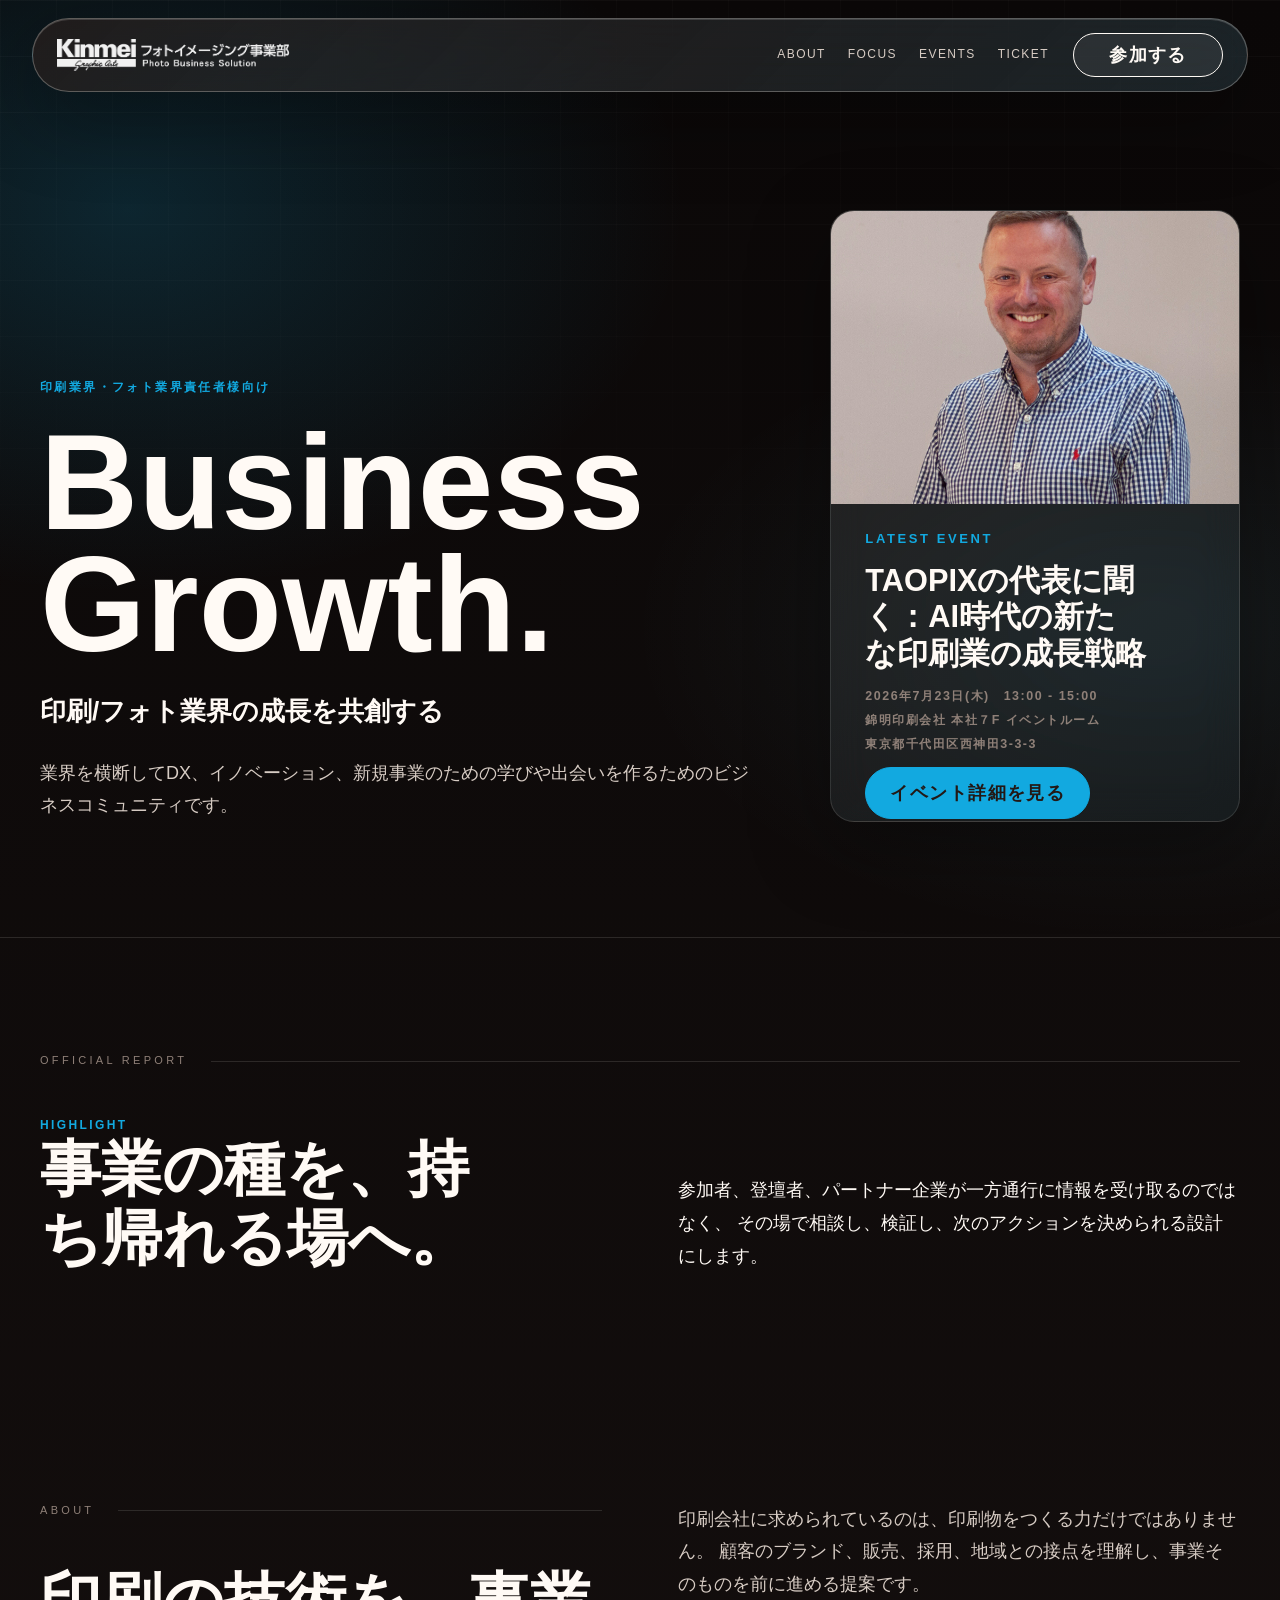
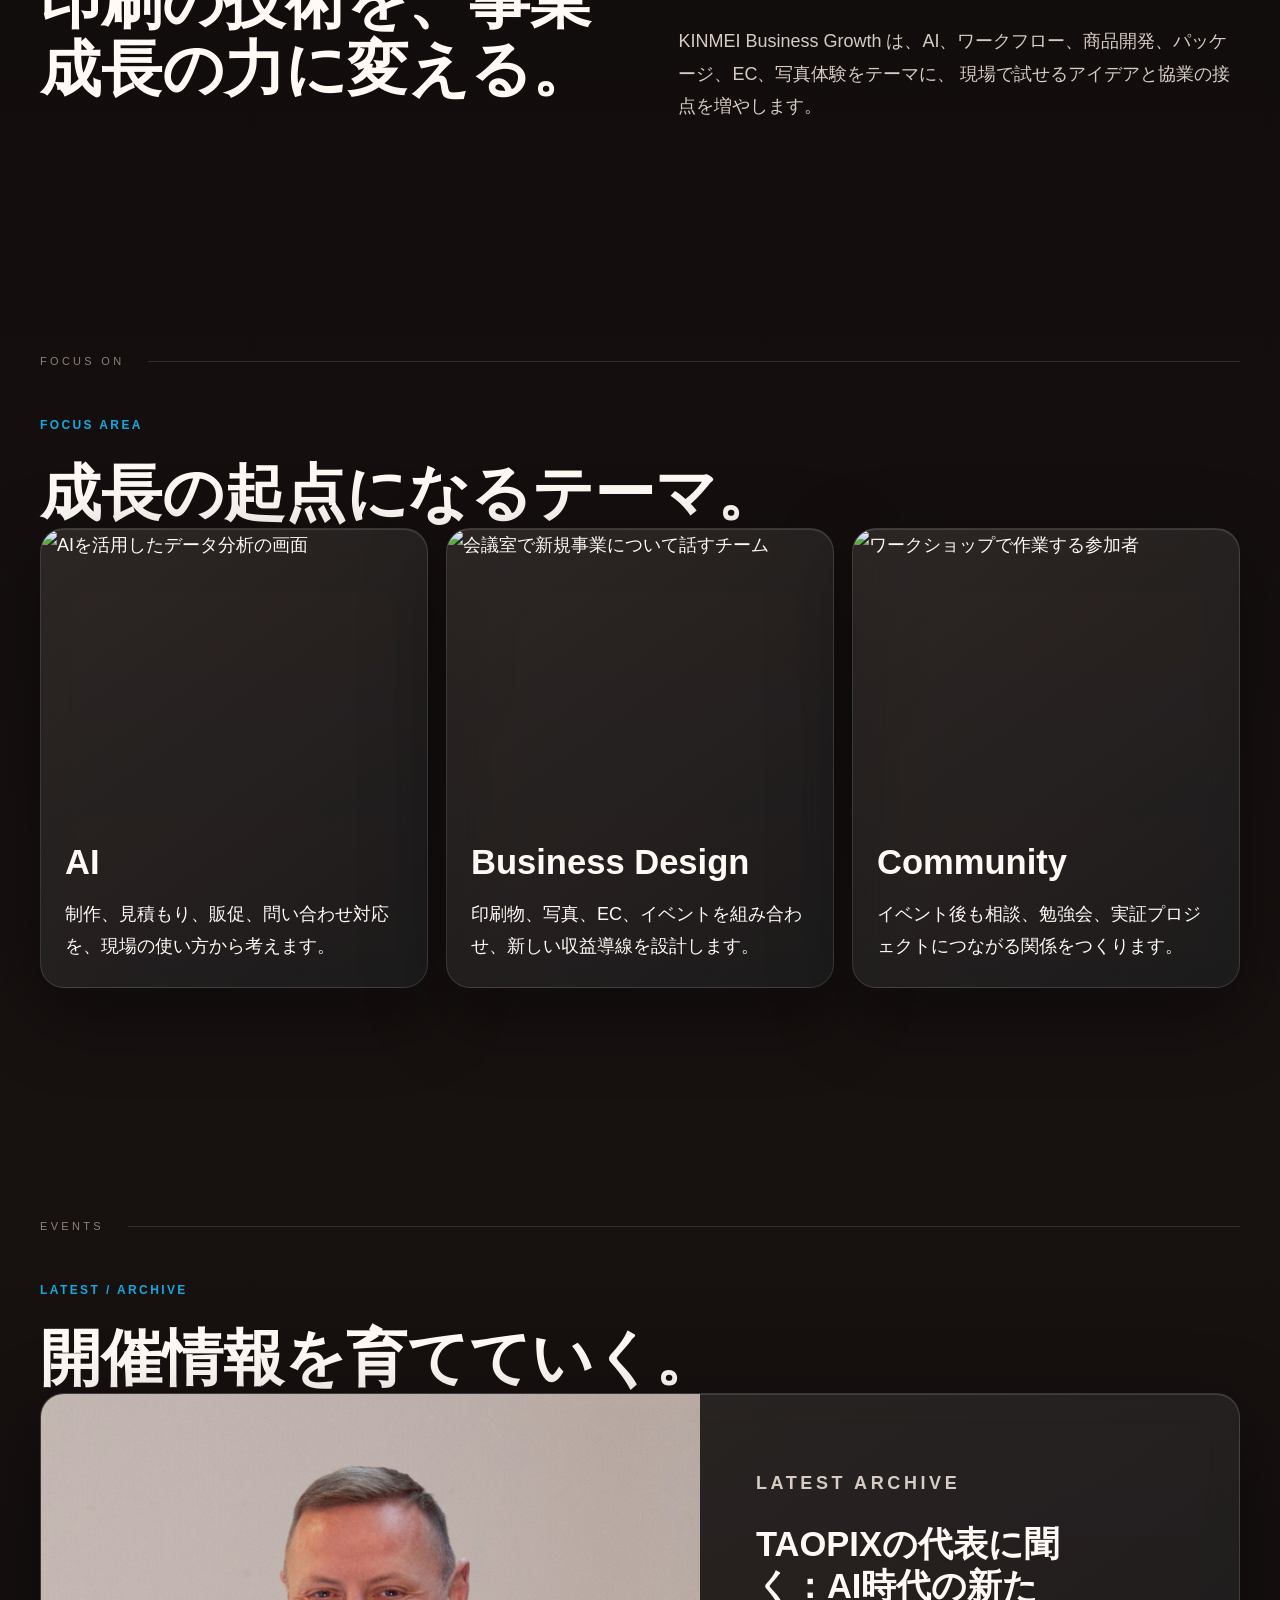
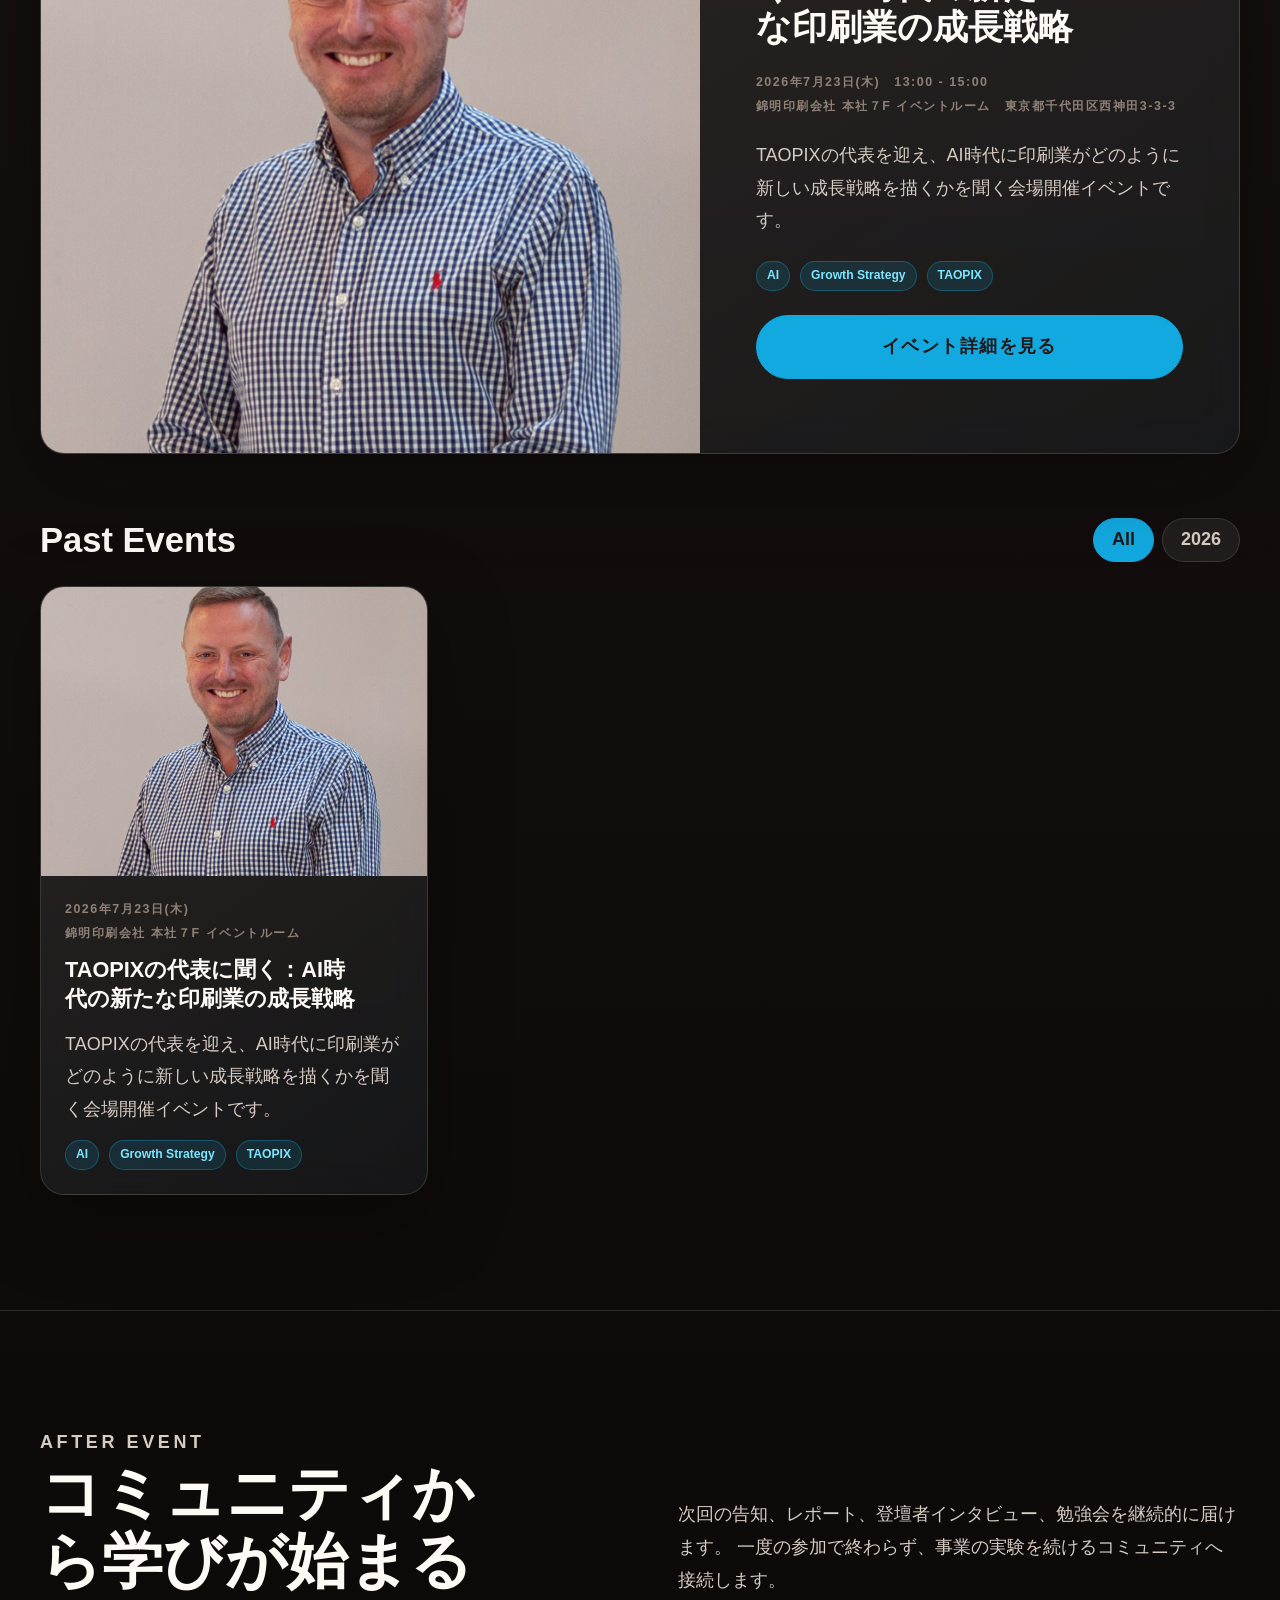
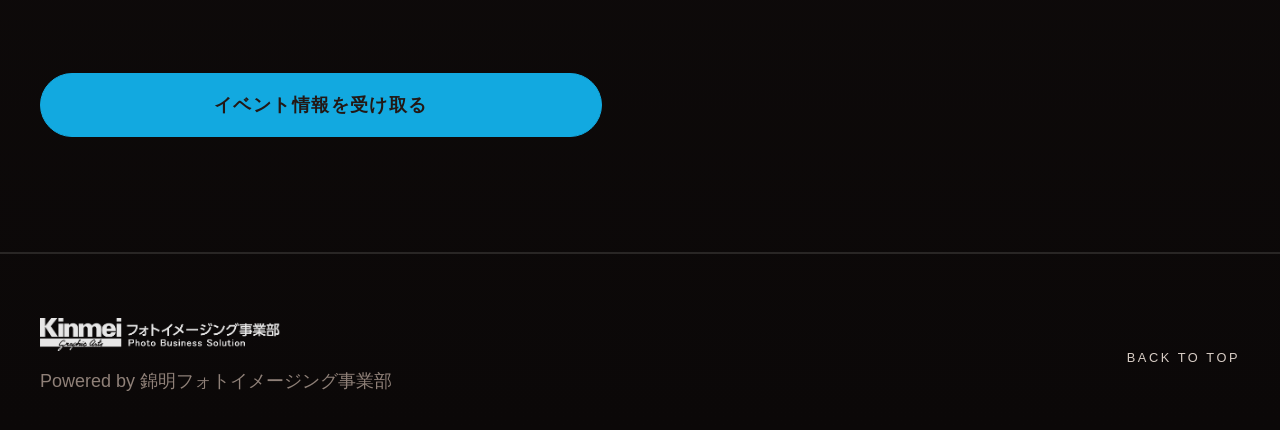
==== commit 685a10d9: "Share site chrome and make event free" ====
--- a/index.html
+++ b/index.html
@@ -12,18 +12,7 @@
     <link rel="stylesheet" href="./styles.css" />
   </head>
   <body data-page="home">
-    <header class="site-nav" aria-label="Primary navigation">
-      <a class="logo-link" href="./index.html" aria-label="KINMEI Business Growth home">
-        <img class="brand-logo" src="./assets/logo.png" alt="Kinmei Graphic Arts フォトイメージング事業部" />
-      </a>
-      <nav class="nav-links" aria-label="Site navigation">
-        <a href="#about">About</a>
-        <a href="#focus">Focus</a>
-        <a href="#events">Events</a>
-        <a href="./event.html">Ticket</a>
-      </nav>
-      <a class="nav-cta" href="./event.html">参加する</a>
-    </header>
+    <div id="site-header"></div>
 
     <main>
       <section class="hero home-hero" id="top" aria-labelledby="hero-title">
@@ -145,14 +134,9 @@
       </section>
     </main>
 
-    <footer class="site-footer">
-      <div>
-        <img src="./assets/logo.png" alt="Kinmei Graphic Arts フォトイメージング事業部" />
-        <p>Powered by 錦明フォトイメージング事業部</p>
-      </div>
-      <a href="#top">Back to top</a>
-    </footer>
+    <div id="site-footer"></div>
 
+    <script src="./site.js"></script>
     <script src="./events.js"></script>
   </body>
 </html>
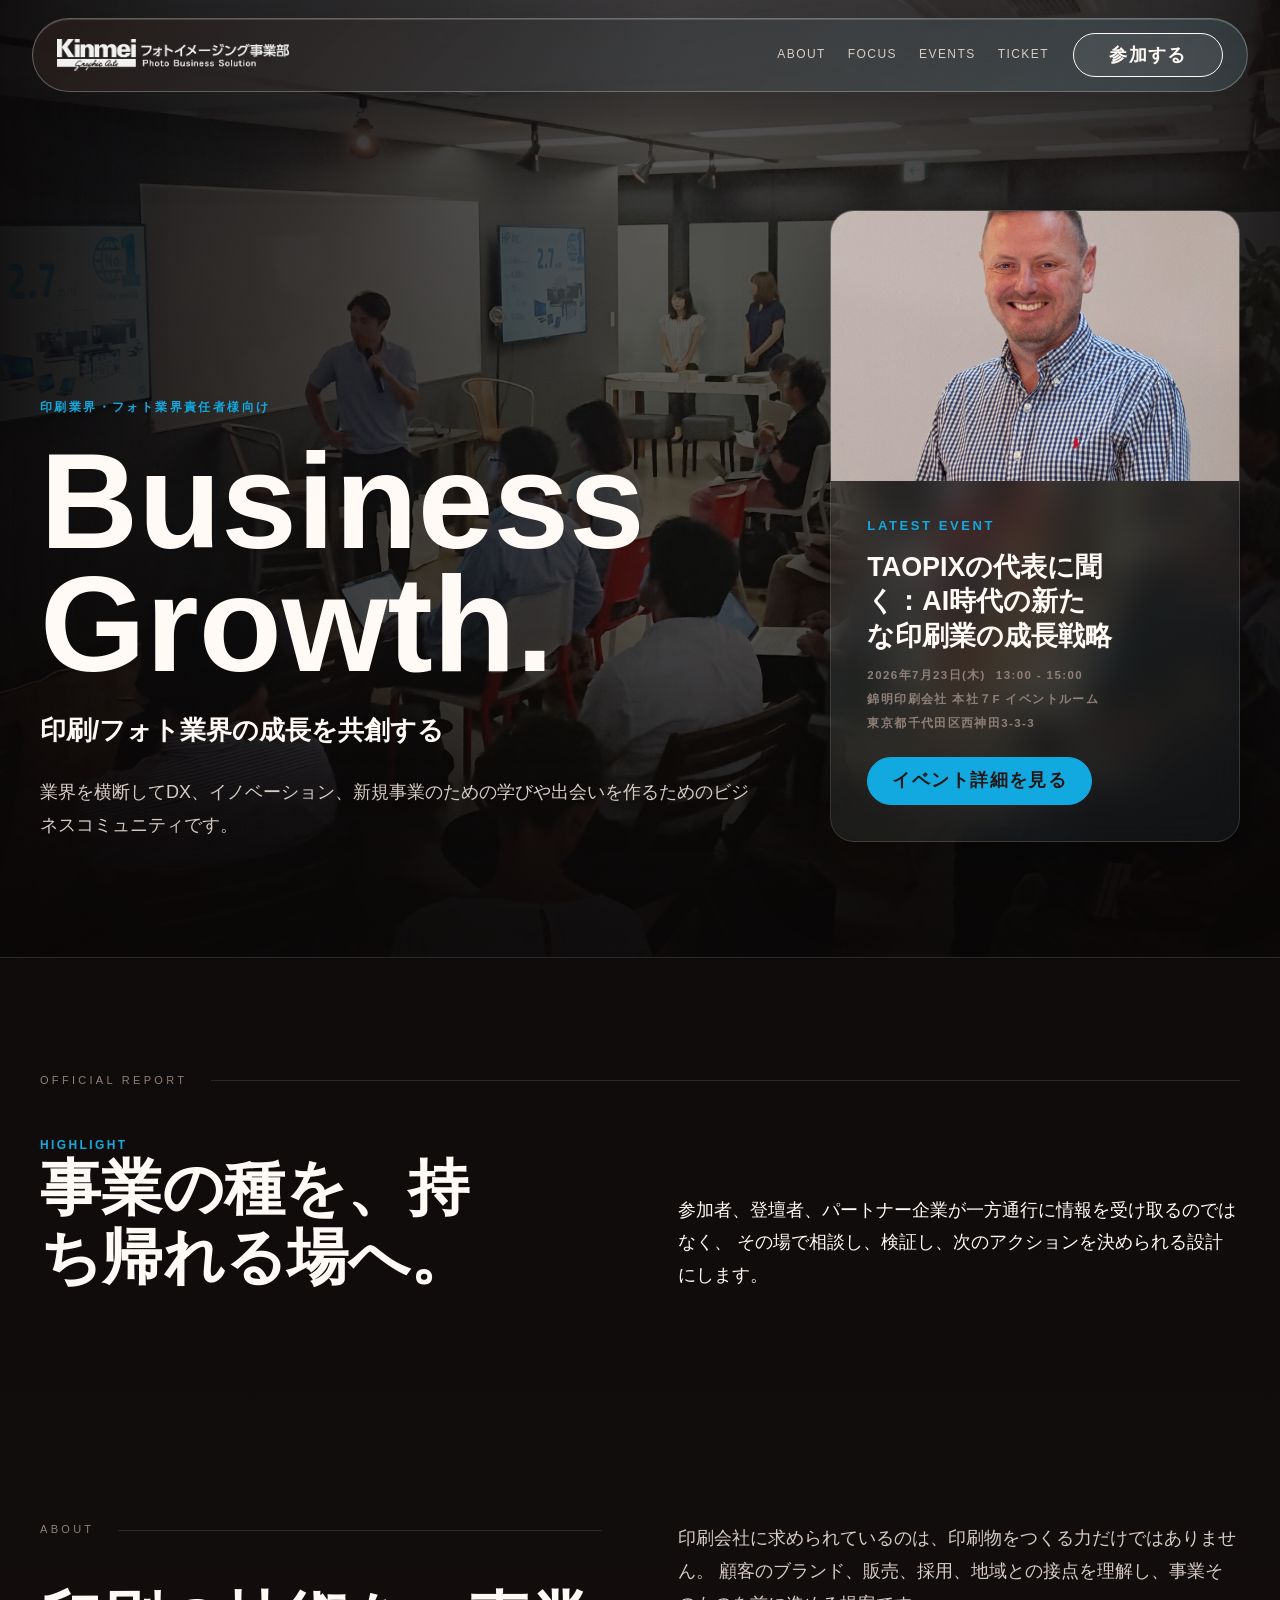
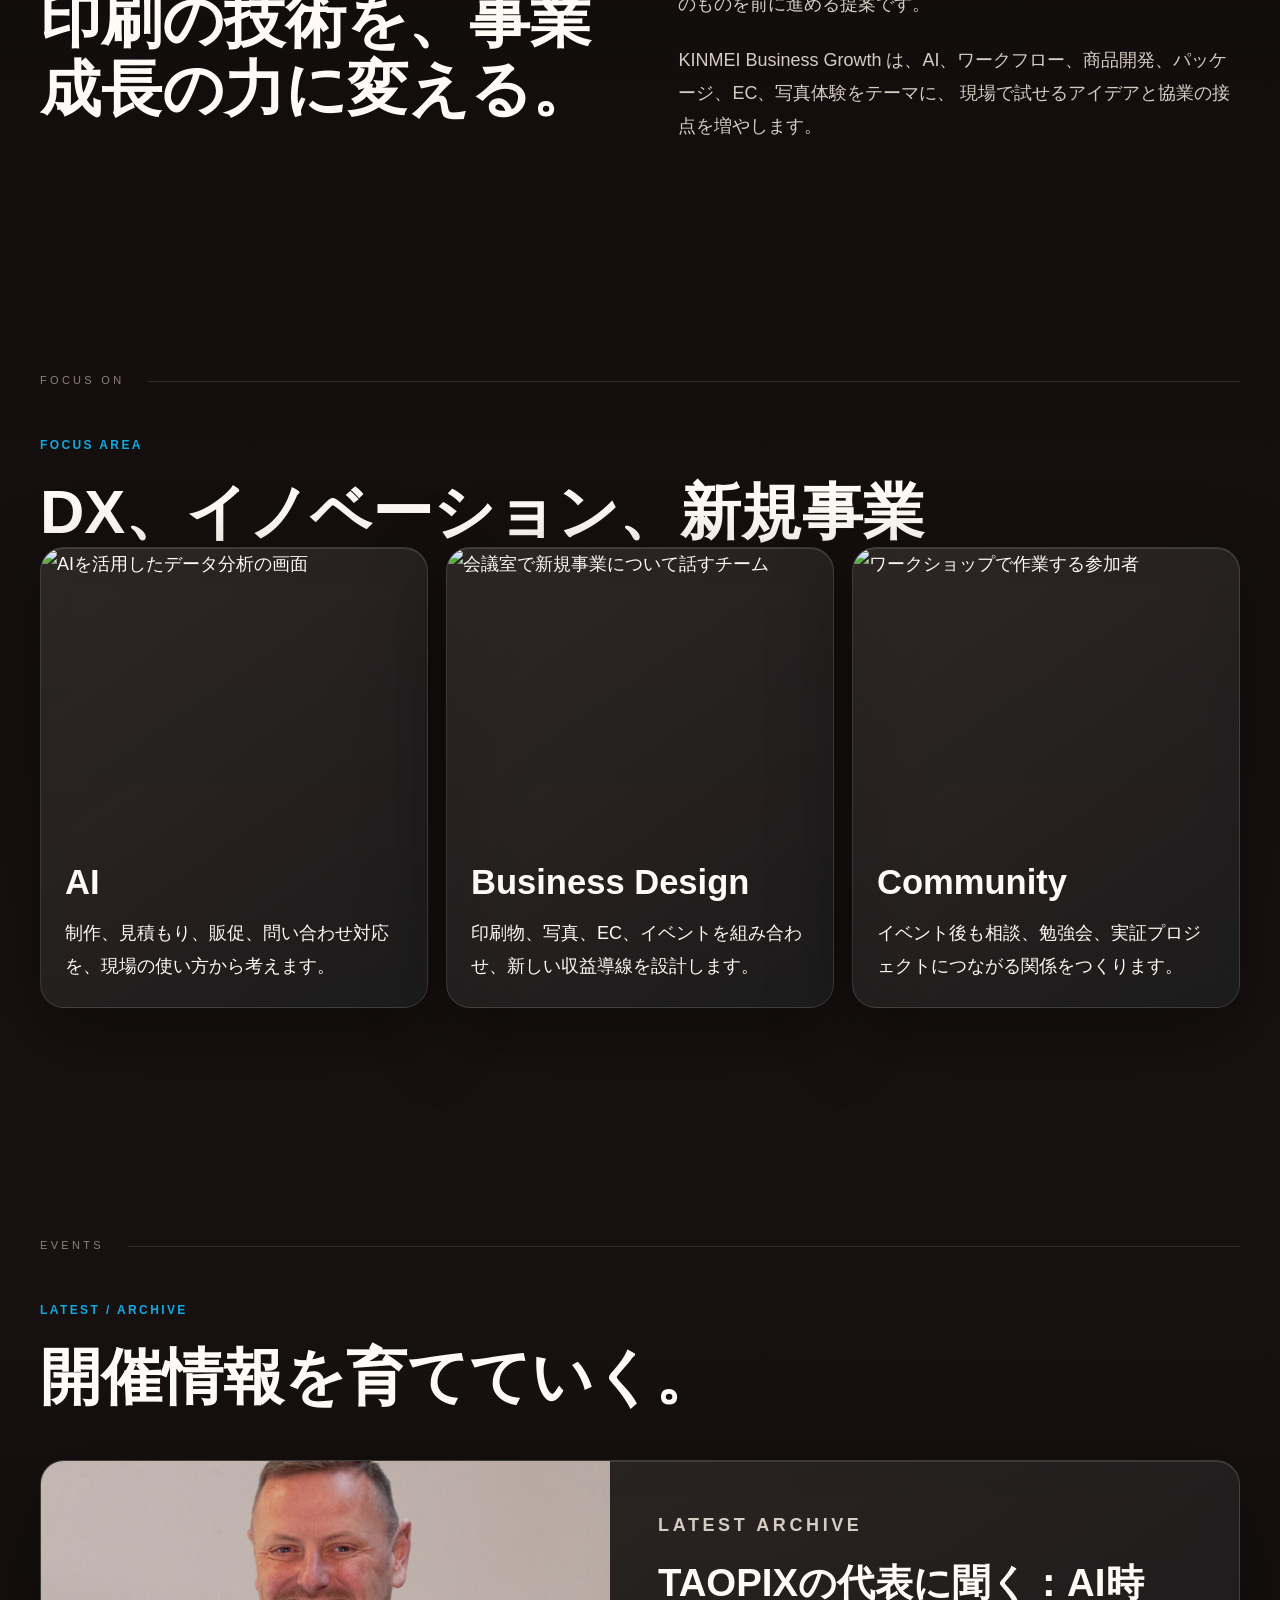
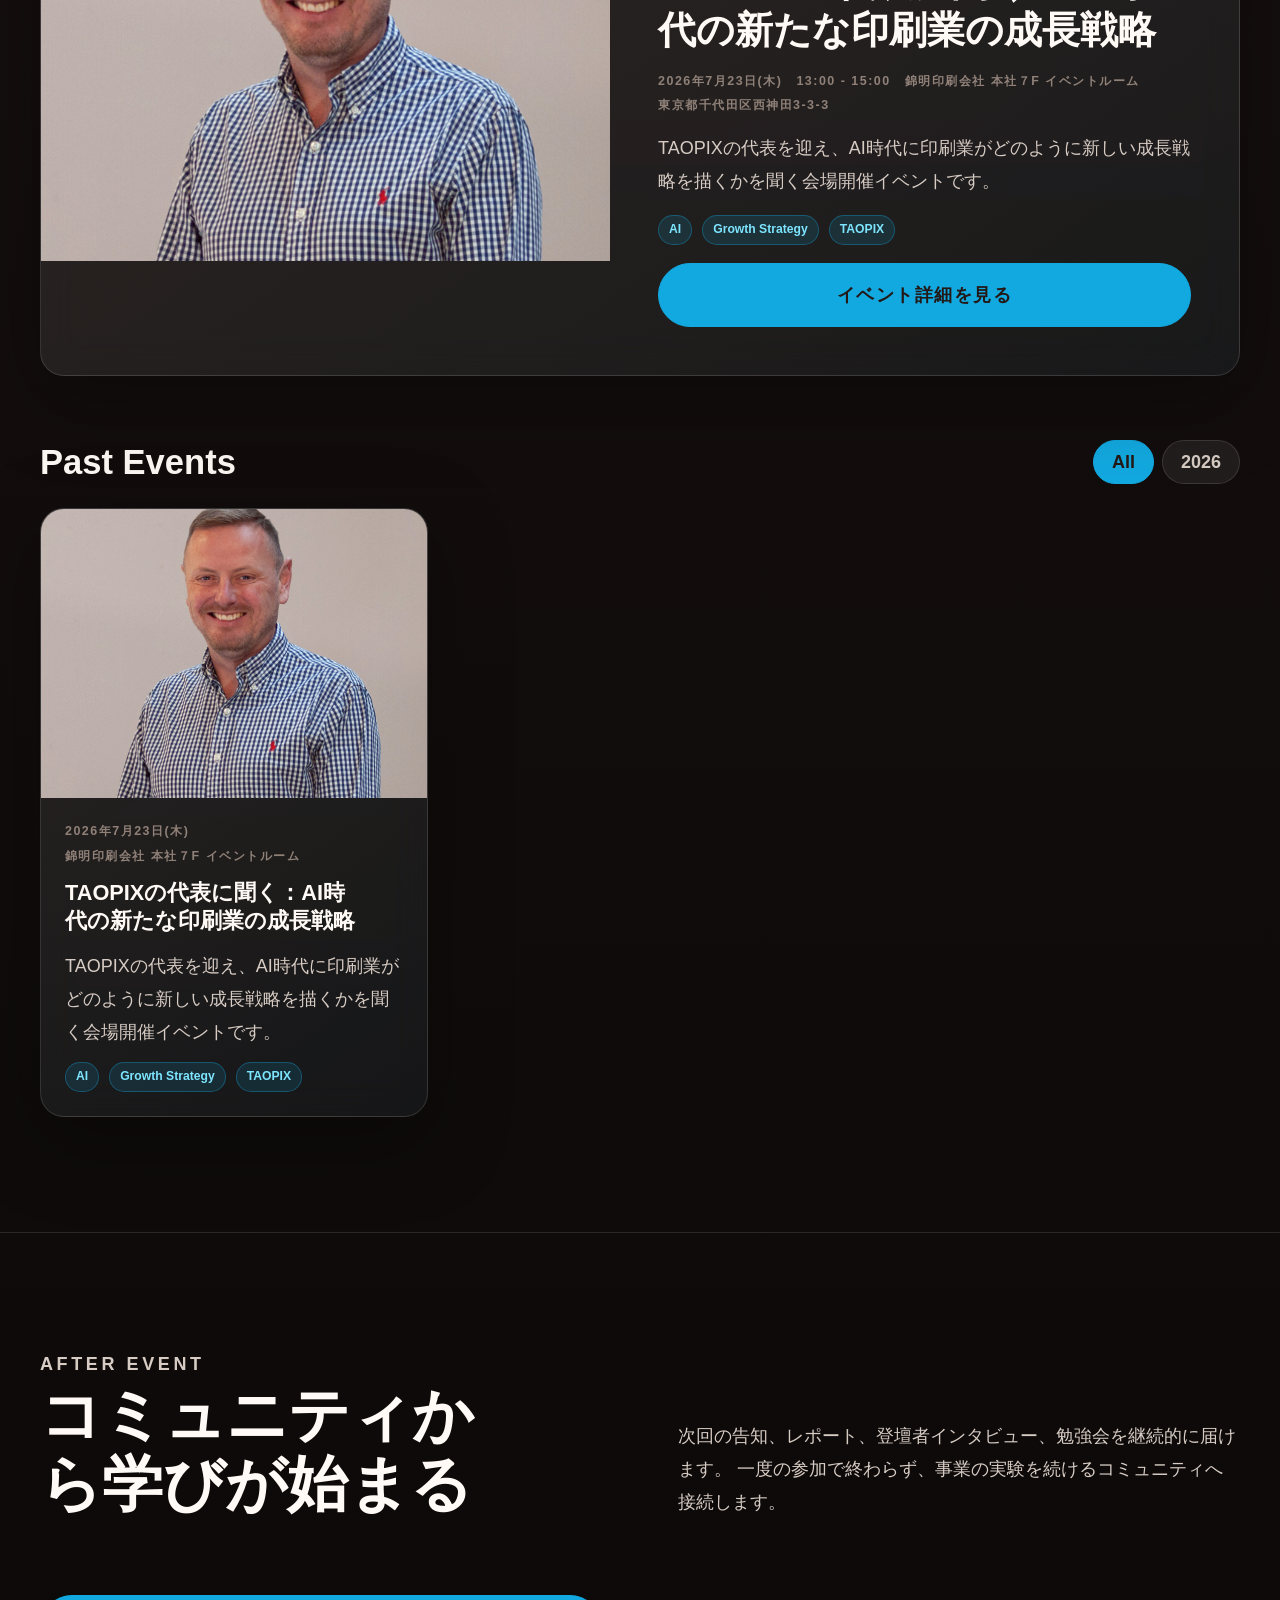
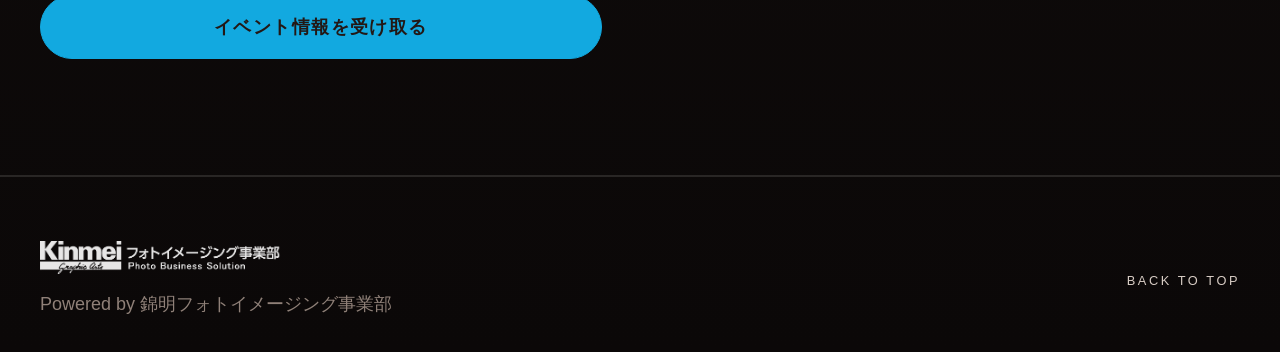
==== commit 0fe316da: "Update focus section headline" ====
--- a/index.html
+++ b/index.html
@@ -69,7 +69,7 @@
         </div>
         <div class="section-head">
           <p class="eyebrow">FOCUS AREA</p>
-          <h2 id="focus-title">成長の起点になるテーマ。</h2>
+          <h2 id="focus-title">DX、イノベーション、新規事業</h2>
         </div>
         <div class="focus-grid">
           <article class="glass-card focus-card">
--- a/styles.css
+++ b/styles.css
@@ -234,12 +234,19 @@
 }
 
 .home-hero {
+  position: relative;
+  isolation: isolate;
   display: grid;
   grid-template-columns: minmax(0, 1.08fr) minmax(320px, 0.62fr);
   gap: clamp(var(--space-7), 6vw, var(--space-9));
   align-items: end;
   min-height: 100vh;
   padding-top: clamp(140px, 18vw, 210px);
+  overflow: hidden;
+  background:
+    linear-gradient(90deg, rgba(11, 8, 8, 0.9) 0%, rgba(11, 8, 8, 0.66) 52%, rgba(11, 8, 8, 0.82) 100%),
+    url("./assets/event-room.jpg") center / cover no-repeat;
+  box-shadow: inset 0 -180px 140px rgba(11, 8, 8, 0.88);
 }
 
 .hero-copy,
@@ -332,10 +339,13 @@
 
 .hero-ticket {
   display: grid;
-  grid-template-rows: minmax(0, 1fr) minmax(0, 1fr);
-  gap: var(--space-5);
-  height: clamp(560px, 68vh, 760px);
-  overflow: hidden;
+  grid-template-rows: clamp(220px, 30vh, 320px) auto;
+  gap: 0;
+  width: 100%;
+  max-width: 640px;
+  justify-self: end;
+  align-self: center;
+  overflow: clip;
   padding: 0;
 }
 
@@ -360,21 +370,27 @@
 
 .hero-ticket-copy {
   display: grid;
-  align-content: center;
+  align-content: start;
   gap: var(--space-3);
-  min-height: 0;
-  padding: clamp(22px, 4vw, 34px);
+  padding: clamp(24px, 3vw, 36px);
 }
 
 .hero-ticket-copy h2 {
-  font-size: clamp(22px, 2.4vw, 32px);
-  line-height: var(--type-h3-lh);
+  font-size: clamp(24px, 2.1vw, 30px);
+  line-height: 1.28;
+}
+
+.hero-ticket .event-meta {
+  gap: var(--space-1) var(--space-2);
+  font-size: 0.72rem;
+  line-height: 1.55;
 }
 
 .hero-ticket-copy .button {
   justify-self: start;
-  min-width: min(100%, 220px);
-  min-height: 52px;
+  min-width: min(100%, 210px);
+  min-height: 48px;
+  margin-top: var(--space-2);
   padding-inline: 24px;
 }
 
@@ -508,9 +524,13 @@
   grid-template-columns: repeat(4, 1fr);
 }
 
+.events-section .section-head {
+  margin-bottom: var(--space-7);
+}
+
 .latest-event {
   display: grid;
-  grid-template-columns: minmax(0, 1.1fr) minmax(0, 0.9fr);
+  grid-template-columns: minmax(0, 0.95fr) minmax(0, 1.05fr);
   gap: 0;
   overflow: hidden;
   margin-bottom: var(--space-8);
@@ -518,15 +538,19 @@
 
 .latest-event > img {
   width: 100%;
-  height: 100%;
-  min-height: 460px;
+  height: clamp(300px, 32vw, 400px);
   object-fit: cover;
 }
 
 .latest-event-copy {
   align-content: center;
-  gap: var(--space-5);
-  padding: clamp(28px, 5vw, 56px);
+  gap: var(--space-4);
+  padding: clamp(32px, 4vw, 48px);
+}
+
+.latest-event-copy h3 {
+  font-size: clamp(26px, 3vw, 44px);
+  line-height: 1.22;
 }
 
 .event-meta {
@@ -663,6 +687,8 @@
 }
 
 .event-hero {
+  position: relative;
+  isolation: isolate;
   display: grid;
   grid-template-columns: minmax(0, 1.08fr) minmax(0, 0.92fr);
   min-height: 92vh;
@@ -672,6 +698,11 @@
   margin-inline: auto;
   gap: clamp(var(--space-7), 5vw, var(--space-9));
   align-items: end;
+  overflow: hidden;
+  background:
+    linear-gradient(90deg, rgba(11, 8, 8, 0.72) 0%, rgba(11, 8, 8, 0.52) 46%, rgba(11, 8, 8, 0.88) 100%),
+    url("./assets/event-room.jpg") center / cover no-repeat;
+  box-shadow: inset 0 -180px 140px rgba(11, 8, 8, 0.9);
 }
 
 .event-hero-media {
@@ -865,8 +896,7 @@
   .event-shell,
   .report-layout,
   .split-section,
-  .newsletter-section,
-  .latest-event {
+  .newsletter-section {
     grid-template-columns: 1fr;
   }
 
@@ -921,8 +951,12 @@
     grid-template-columns: 1fr;
   }
 
+  .latest-event {
+    grid-template-columns: 1fr;
+  }
+
   .latest-event > img {
-    min-height: 320px;
+    height: clamp(240px, 62vw, 320px);
   }
 
   .archive-toolbar,
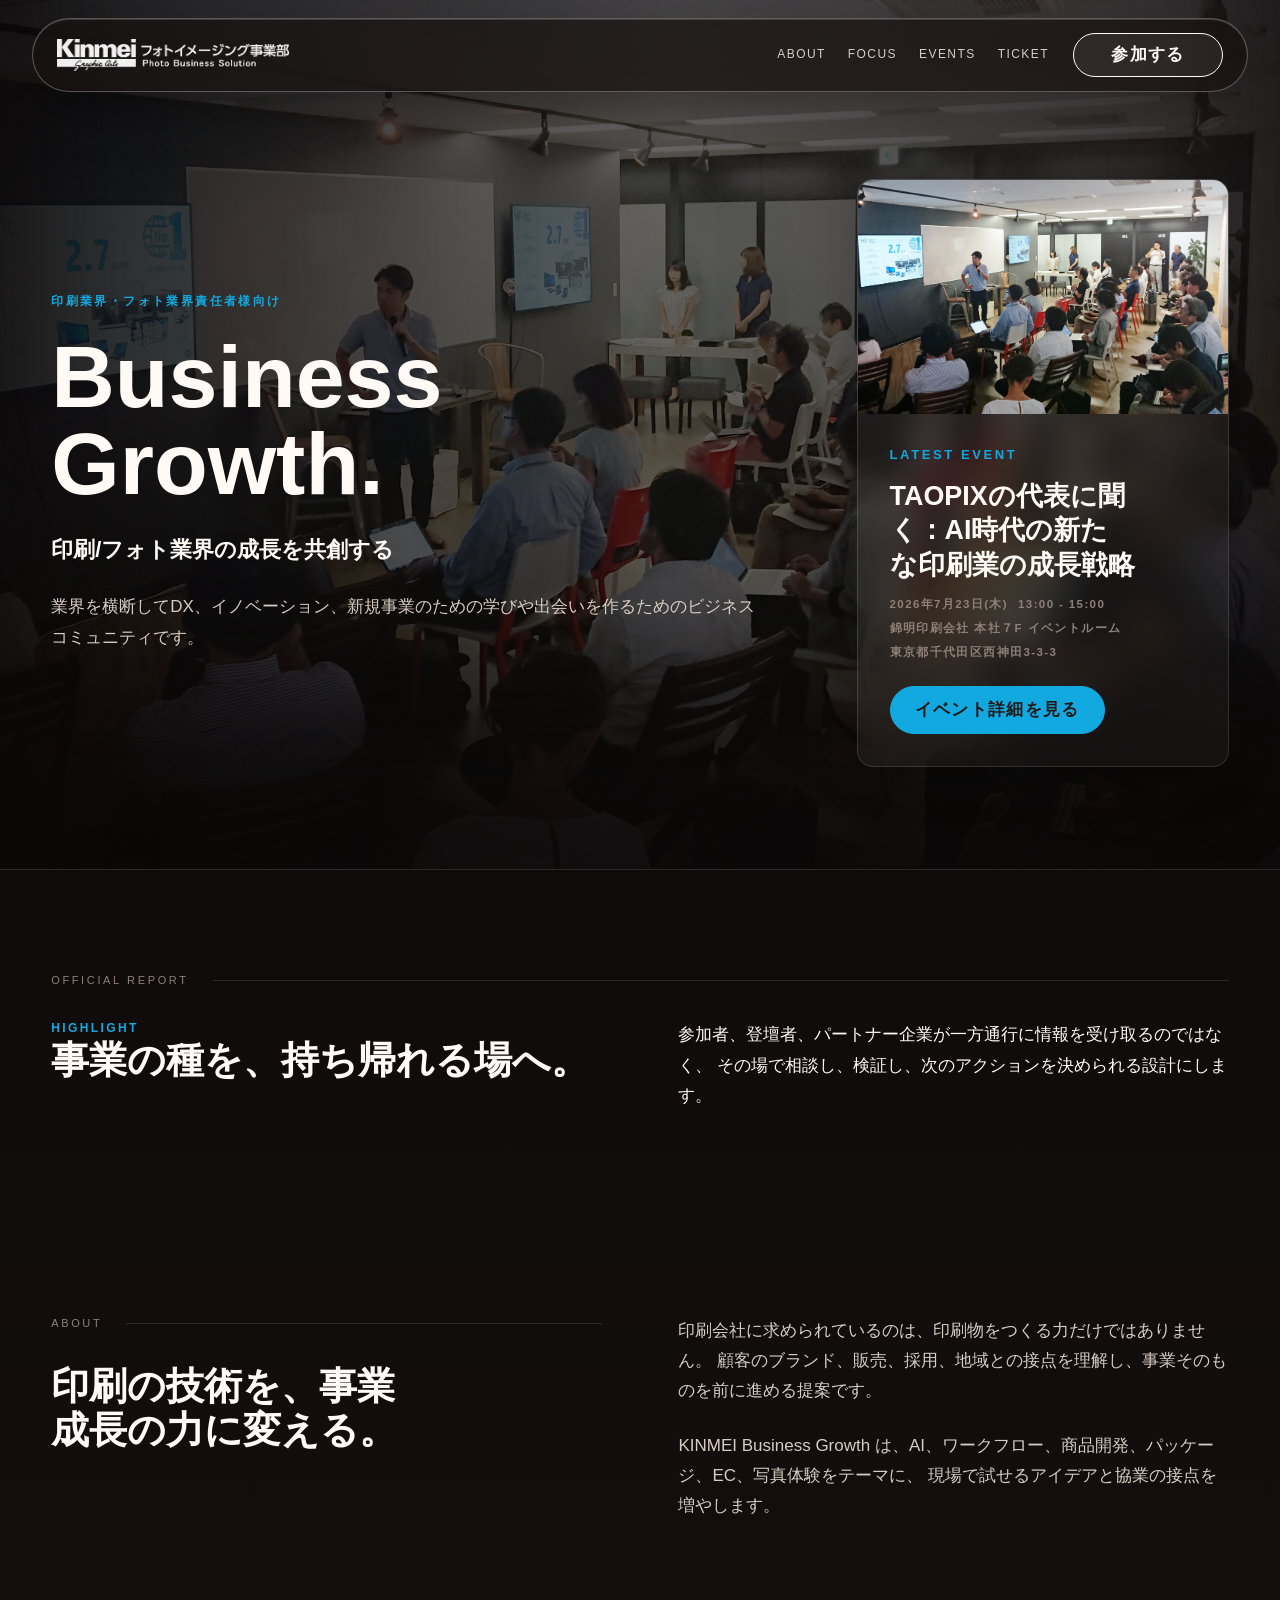
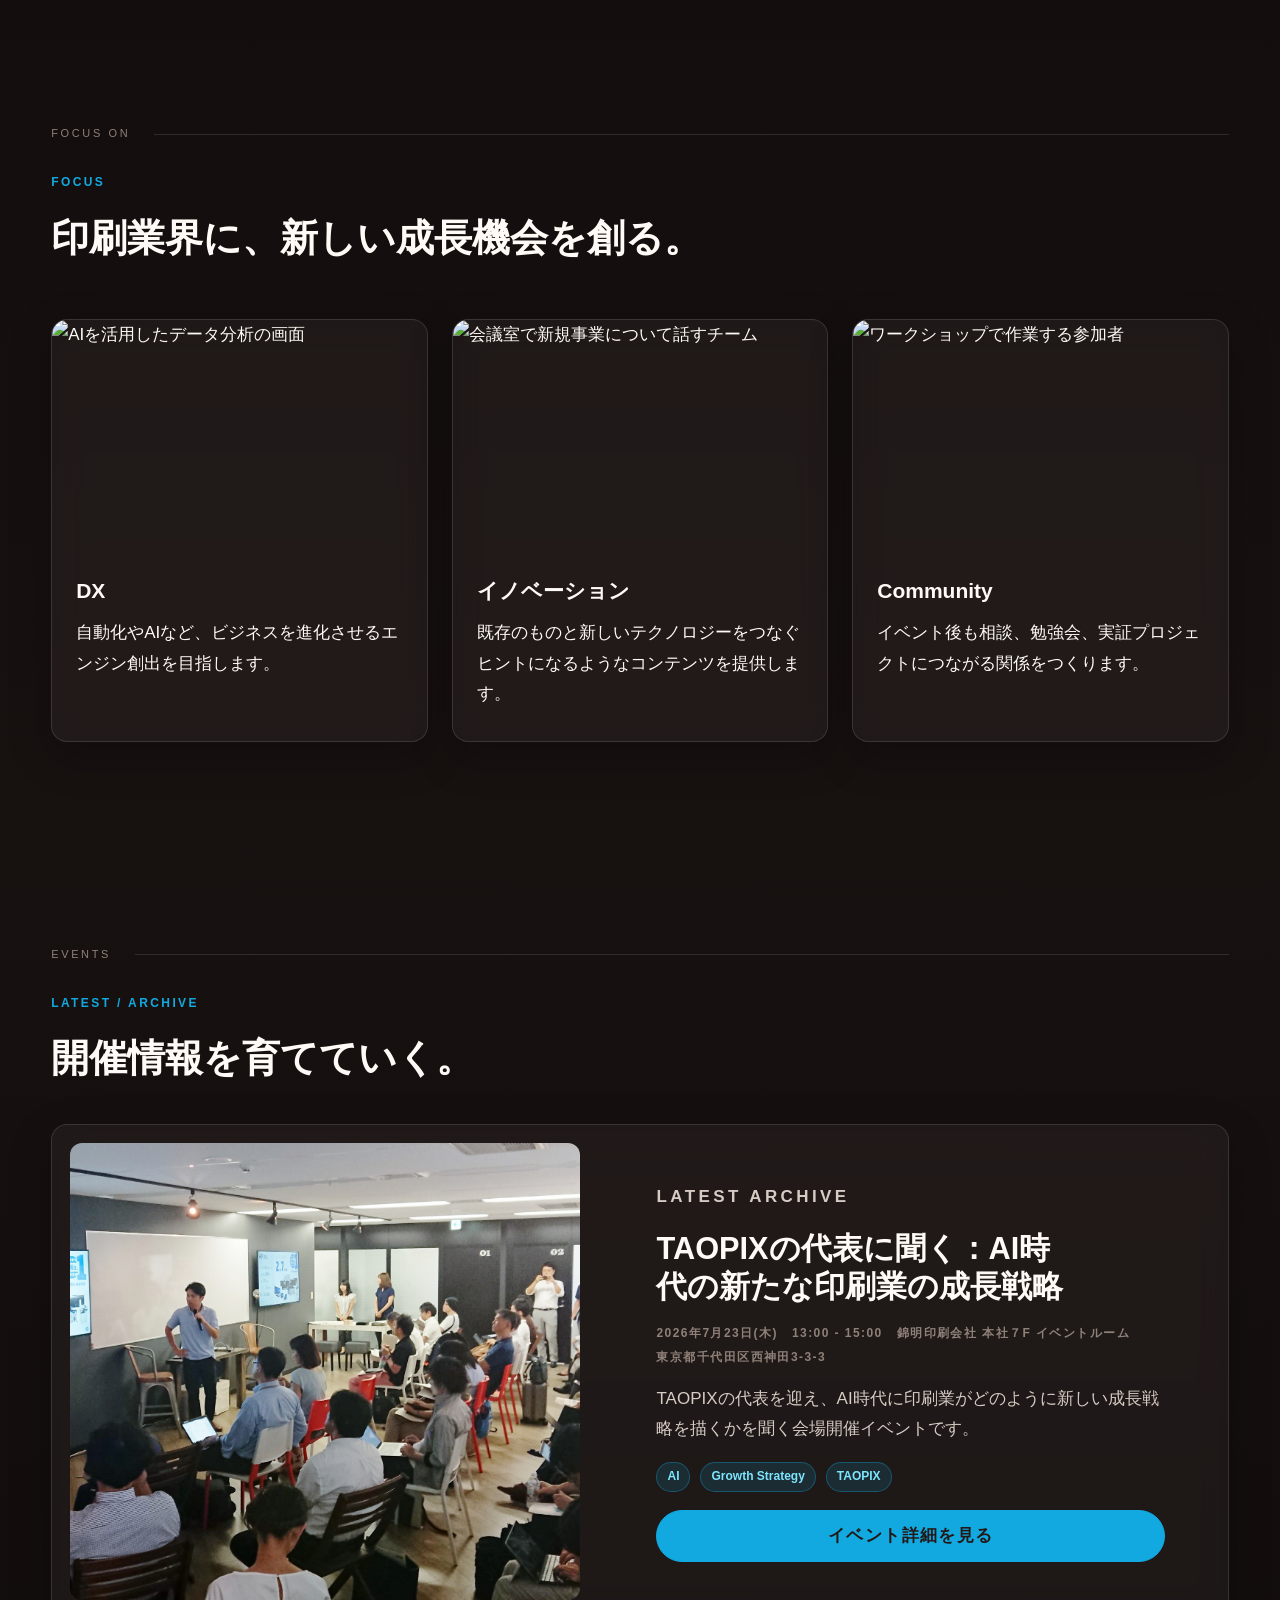
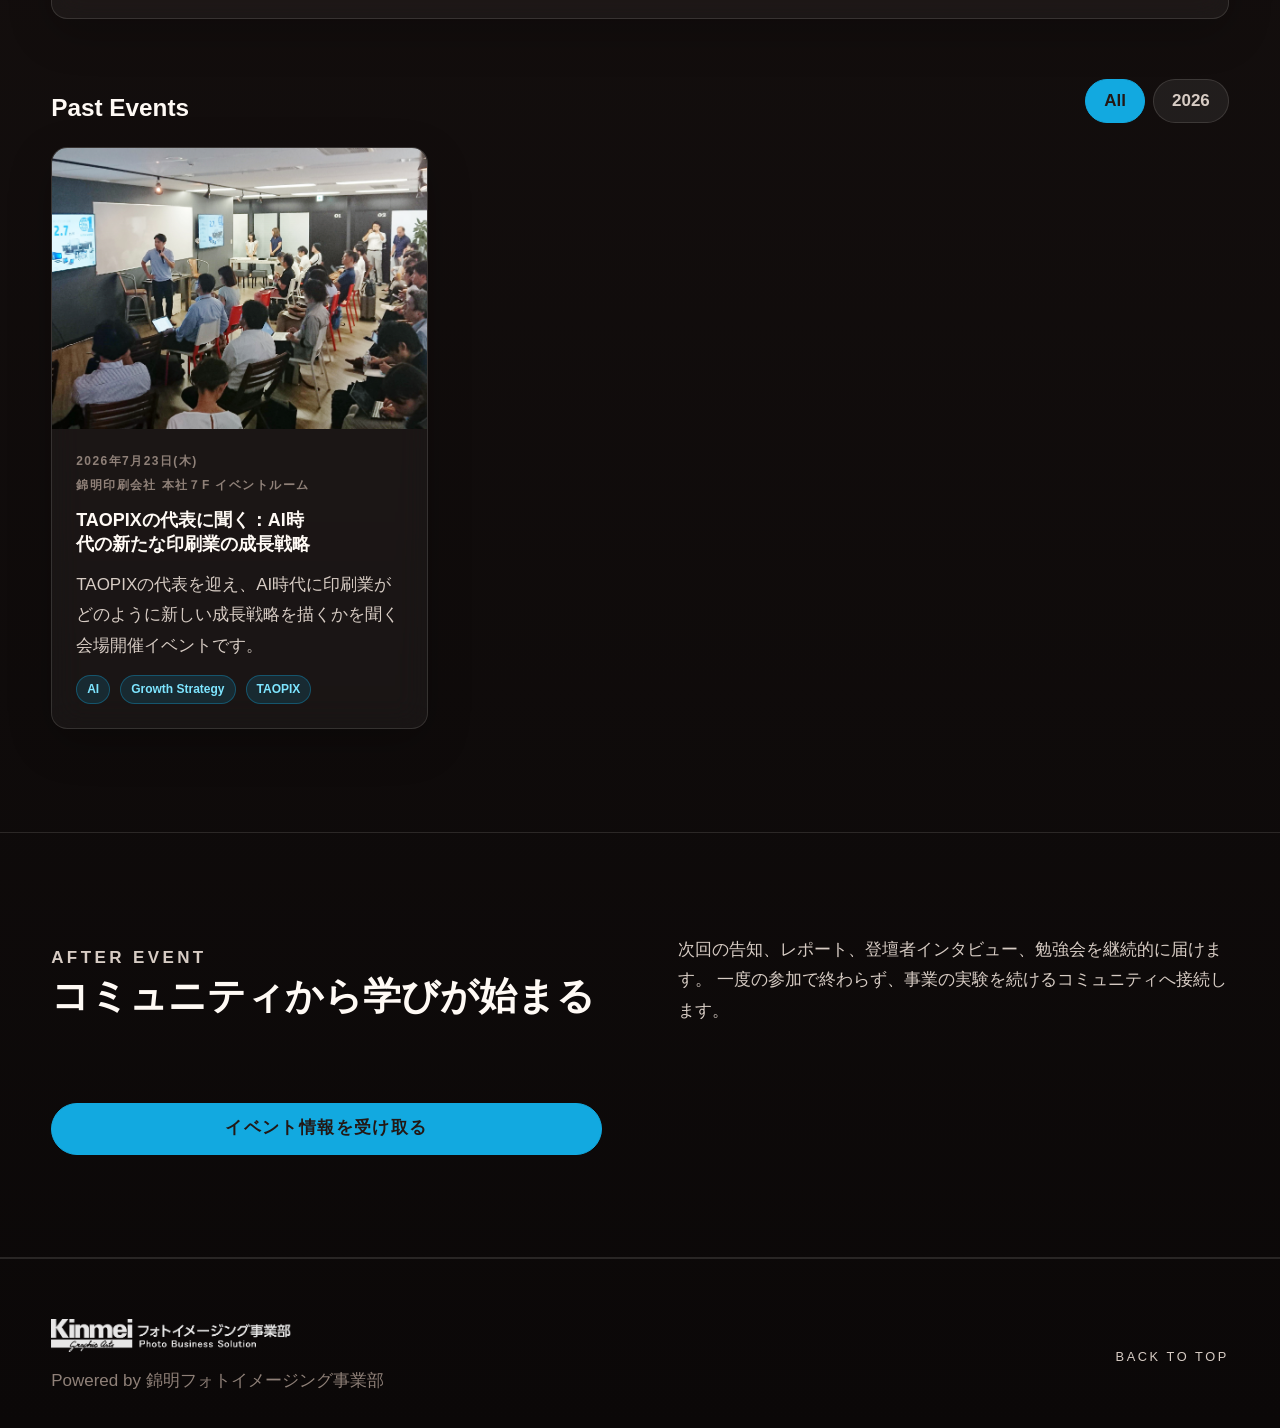
==== commit 14a6d08e: "Update focus section copy" ====
--- a/index.html
+++ b/index.html
@@ -68,8 +68,8 @@
           <span>Focus on</span>
         </div>
         <div class="section-head">
-          <p class="eyebrow">FOCUS AREA</p>
-          <h2 id="focus-title">DX、イノベーション、新規事業</h2>
+          <p class="eyebrow">FOCUS</p>
+          <h2 id="focus-title">印刷業界に、新しい成長機会を創る。</h2>
         </div>
         <div class="focus-grid">
           <article class="glass-card focus-card">
@@ -78,8 +78,8 @@
               alt="AIを活用したデータ分析の画面"
             />
             <div>
-              <h3>AI</h3>
-              <p>制作、見積もり、販促、問い合わせ対応を、現場の使い方から考えます。</p>
+              <h3>DX</h3>
+              <p>自動化やAIなど、ビジネスを進化させるエンジン創出を目指します。</p>
             </div>
           </article>
           <article class="glass-card focus-card">
@@ -88,8 +88,8 @@
               alt="会議室で新規事業について話すチーム"
             />
             <div>
-              <h3>Business Design</h3>
-              <p>印刷物、写真、EC、イベントを組み合わせ、新しい収益導線を設計します。</p>
+              <h3>イノベーション</h3>
+              <p>既存のものと新しいテクノロジーをつなぐヒントになるようなコンテンツを提供します。</p>
             </div>
           </article>
           <article class="glass-card focus-card">
--- a/styles.css
+++ b/styles.css
@@ -14,31 +14,44 @@
   --glass-cyan: rgba(18, 169, 224, 0.14);
   --rule: rgba(255, 250, 245, 0.12);
   --rule-strong: rgba(255, 250, 245, 0.28);
-  --shadow-glass: 0 24px 80px rgba(0, 0, 0, 0.34);
-  --font-sans: "Hiragino Sans", "Hiragino Kaku Gothic ProN", "Yu Gothic Medium",
-    "Yu Gothic", "Noto Sans JP", "Helvetica Neue", "Helvetica", "Arial", sans-serif;
+  --shadow-glass: 0 18px 54px rgba(0, 0, 0, 0.28);
+  --font-sans: -apple-system, BlinkMacSystemFont, "SF Pro Text", "Hiragino Sans",
+    "Hiragino Kaku Gothic ProN", "Yu Gothic Medium", "Yu Gothic", "Noto Sans JP",
+    "Helvetica Neue", "Helvetica", "Arial", sans-serif;
   --font-display: var(--font-sans);
-  --font-latin: "Helvetica Neue", "Helvetica", "Arial", sans-serif;
+  --font-latin: -apple-system, BlinkMacSystemFont, "SF Pro Text", "Helvetica Neue",
+    "Helvetica", "Arial", sans-serif;
   --ls-normal: 0;
+  --ls-relaxed: 0.04em;
+  --ls-cta: 0.08em;
   --ls-wide: 0.12em;
   --ls-wider: 0.2em;
-  --ls-widest: 0.3em;
-  --type-display-size: clamp(58px, 11vw, 136px);
-  --type-display-lh: 0.9;
-  --type-h1-size: clamp(42px, 5.6vw, 76px);
+  --ls-widest: 0.24em;
+  --type-display-size: clamp(46px, 7.2vw, 88px);
+  --type-display-lh: 0.98;
+  --type-h1-size: clamp(36px, 4.4vw, 64px);
   --type-h1-lh: 1.08;
-  --type-h2-size: clamp(34px, 4.8vw, 64px);
-  --type-h2-lh: 1.12;
-  --type-h3-size: clamp(24px, 2.7vw, 38px);
-  --type-h3-lh: 1.2;
-  --type-h4-size: clamp(20px, 1.7vw, 26px);
-  --type-h4-lh: 1.32;
-  --fs-body: clamp(15px, 0.35vw + 14px, 18px);
-  --fs-body-lg: clamp(18px, 1.2vw + 15px, 26px);
+  --type-h2-size: clamp(28px, 3vw, 44px);
+  --type-h2-lh: 1.14;
+  --type-h3-size: clamp(22px, 1.9vw, 30px);
+  --type-h3-lh: 1.24;
+  --type-h4-size: clamp(18px, 1.2vw, 22px);
+  --type-h4-lh: 1.34;
+  --fs-body: clamp(15px, 0.25vw + 14px, 17px);
+  --fs-body-lg: clamp(17px, 0.8vw + 15px, 22px);
   --fs-caption: 13px;
+  --fs-micro: 0.75rem;
   --fs-eyebrow: 12px;
-  --lh-body: 1.82;
-  --lh-body-tight: 1.65;
+  /* Line-heights — Japanese needs more vertical breathing than Latin.
+     Canonical named scale synced from the Kinmei master design system. */
+  --lh-tight: 1.2;
+  --lh-snug: 1.4;
+  --lh-normal: 1.7;
+  --lh-relaxed: 1.78;
+  --lh-loose: 2;
+  /* Legacy role names mapped onto the canonical scale. */
+  --lh-body: var(--lh-relaxed);
+  --lh-body-tight: var(--lh-normal);
   --lh-caption: 1.45;
   --space-1: 6px;
   --space-2: 10px;
@@ -46,19 +59,22 @@
   --space-4: 18px;
   --space-5: 24px;
   --space-6: 32px;
-  --space-7: 48px;
-  --space-8: 64px;
-  --space-9: 88px;
-  --section-pad-y: clamp(72px, 9vw, 128px);
-  --section-pad-x: clamp(20px, 4vw, 40px);
+  --space-7: 44px;
+  --space-8: 60px;
+  --space-9: 80px;
+  --section-pad-y: clamp(72px, 8vw, 112px);
+  --section-pad-x: clamp(22px, 4vw, 56px);
+  --nav-h: 104px;
   --radius-sm: 8px;
   --radius-md: 16px;
   --radius-lg: 24px;
   --radius-pill: 999px;
-  --btn-min-height: 64px;
-  --btn-min-width: 240px;
-  --btn-pad-x: 36px;
+  --btn-min-height: 52px;
+  --btn-min-width: 200px;
+  --btn-pad-x: 28px;
   --btn-radius: var(--radius-pill);
+  --focus-ring: 0 0 0 3px rgba(126, 229, 255, 0.6);
+  --focus-outline: 2px solid var(--accent-soft);
 }
 
 * {
@@ -67,19 +83,42 @@
 
 html {
   scroll-behavior: smooth;
+  -webkit-text-size-adjust: 100%;
+}
+
+@media (prefers-reduced-motion: reduce) {
+  html {
+    scroll-behavior: auto;
+  }
+
+  *,
+  *::before,
+  *::after {
+    animation-duration: 0.01ms !important;
+    animation-iteration-count: 1 !important;
+    transition-duration: 0.01ms !important;
+  }
 }
 
 body {
   margin: 0;
   background:
-    radial-gradient(900px 620px at 10% 4%, rgba(18, 169, 224, 0.18), transparent 62%),
-    radial-gradient(900px 540px at 90% 12%, rgba(126, 229, 255, 0.08), transparent 58%),
+    radial-gradient(900px 620px at 10% 4%, rgba(18, 169, 224, 0.1), transparent 62%),
+    radial-gradient(900px 540px at 90% 12%, rgba(126, 229, 255, 0.055), transparent 58%),
     linear-gradient(180deg, var(--bg) 0%, var(--bg-2) 52%, var(--bg) 100%);
   color: var(--ink);
   font-family: var(--font-sans);
+  font-weight: 400;
   font-size: var(--fs-body);
   line-height: var(--lh-body);
+  /* Keep 0 at the body level. Tightening < 0 cramps Japanese punctuation
+     and is only valid for pure-Latin display contexts. */
   letter-spacing: var(--ls-normal);
+  -webkit-font-smoothing: antialiased;
+  -moz-osx-font-smoothing: grayscale;
+  text-rendering: optimizeLegibility;
+  /* Proportional-alternate metrics tighten Japanese punctuation spacing. */
+  font-feature-settings: "palt" 1;
 }
 
 body::before {
@@ -89,9 +128,9 @@
   z-index: -1;
   pointer-events: none;
   background-image:
-    linear-gradient(rgba(255, 250, 245, 0.035) 1px, transparent 1px),
-    linear-gradient(90deg, rgba(255, 250, 245, 0.025) 1px, transparent 1px);
-  background-size: 56px 56px;
+    linear-gradient(rgba(255, 250, 245, 0.022) 1px, transparent 1px),
+    linear-gradient(90deg, rgba(255, 250, 245, 0.016) 1px, transparent 1px);
+  background-size: 64px 64px;
   mask-image: linear-gradient(to bottom, rgba(0, 0, 0, 0.9), transparent 72%);
 }
 
@@ -103,6 +142,12 @@
 a {
   color: inherit;
   text-decoration: none;
+}
+
+:focus-visible {
+  outline: var(--focus-outline);
+  outline-offset: 3px;
+  border-radius: var(--radius-sm);
 }
 
 h1,
@@ -111,6 +156,12 @@
 h4,
 p {
   margin: 0;
+}
+
+/* Offset in-page anchor jumps so section headings clear the fixed glass nav. */
+section[id],
+[id] {
+  scroll-margin-top: var(--nav-h);
 }
 
 h1,
@@ -158,9 +209,7 @@
   gap: 24px;
   padding: 14px 24px;
   color: var(--ink);
-  background:
-    linear-gradient(135deg, rgba(35, 24, 21, 0.72), rgba(18, 169, 224, 0.08)),
-    var(--glass);
+  background: rgba(23, 17, 16, 0.72);
   border: 1px solid var(--rule-strong);
   border-radius: var(--radius-pill);
   box-shadow: var(--shadow-glass), inset 0 1px 0 rgba(255, 255, 255, 0.16);
@@ -214,14 +263,22 @@
   background: var(--glass);
   color: var(--ink);
   font-weight: 700;
-  letter-spacing: 0.08em;
+  letter-spacing: var(--ls-cta);
 }
 
 .nav-cta:hover,
-.button-primary:hover {
+.nav-cta:focus-visible,
+.button-primary:hover,
+.button-primary:focus-visible {
   background: var(--accent-soft);
   border-color: var(--accent-soft);
   color: var(--logo-brown);
+}
+
+.button-primary:active {
+  background: var(--accent-2);
+  border-color: var(--accent-2);
+  color: var(--ink);
 }
 
 .hero,
@@ -237,14 +294,15 @@
   position: relative;
   isolation: isolate;
   display: grid;
-  grid-template-columns: minmax(0, 1.08fr) minmax(320px, 0.62fr);
-  gap: clamp(var(--space-7), 6vw, var(--space-9));
-  align-items: end;
-  min-height: 100vh;
-  padding-top: clamp(140px, 18vw, 210px);
+  grid-template-columns: minmax(0, 1fr) minmax(320px, 0.52fr);
+  gap: clamp(var(--space-7), 7vw, 120px);
+  align-items: center;
+  min-height: 92vh;
+  padding-top: clamp(132px, 14vw, 188px);
+  padding-bottom: clamp(64px, 8vw, 108px);
   overflow: hidden;
   background:
-    linear-gradient(90deg, rgba(11, 8, 8, 0.9) 0%, rgba(11, 8, 8, 0.66) 52%, rgba(11, 8, 8, 0.82) 100%),
+    linear-gradient(90deg, rgba(11, 8, 8, 0.88) 0%, rgba(11, 8, 8, 0.62) 52%, rgba(11, 8, 8, 0.82) 100%),
     url("./assets/event-room.jpg") center / cover no-repeat;
   box-shadow: inset 0 -180px 140px rgba(11, 8, 8, 0.88);
 }
@@ -258,6 +316,11 @@
   gap: var(--space-5);
 }
 
+.section-head {
+  max-width: 980px;
+  margin-bottom: clamp(var(--space-6), 5vw, var(--space-8));
+}
+
 .eyebrow {
   color: var(--accent);
   font-family: var(--font-latin);
@@ -269,7 +332,7 @@
 }
 
 .hero-copy h1 {
-  max-width: 10ch;
+  max-width: 12ch;
   font-size: var(--type-display-size);
   line-height: var(--type-display-lh);
 }
@@ -304,6 +367,12 @@
   max-width: 46em;
 }
 
+.detail-block h2 {
+  max-width: 14em;
+  font-size: clamp(26px, 2.7vw, 40px);
+  line-height: 1.16;
+}
+
 .button {
   display: inline-flex;
   align-items: center;
@@ -314,7 +383,7 @@
   border: 1px solid var(--rule-strong);
   border-radius: var(--btn-radius);
   font-weight: 700;
-  letter-spacing: 0.08em;
+  letter-spacing: var(--ls-cta);
 }
 
 .button-primary {
@@ -323,26 +392,31 @@
   color: var(--logo-brown);
 }
 
+.button:not(.button-primary):hover,
+.button:not(.button-primary):focus-visible {
+  background: var(--glass-strong);
+  border-color: var(--rule-strong);
+  color: var(--ink);
+}
+
 .hero-ticket,
 .glass-card,
 .checkout-card,
 .organizer-card {
-  background:
-    linear-gradient(145deg, rgba(255, 250, 245, 0.08), rgba(18, 169, 224, 0.035)),
-    rgba(255, 250, 245, 0.025);
+  background: rgba(255, 250, 245, 0.045);
   border: 1px solid var(--rule);
-  border-radius: var(--radius-lg);
-  box-shadow: var(--shadow-glass), inset 0 1px 0 rgba(255, 255, 255, 0.12);
-  backdrop-filter: blur(18px) saturate(135%);
-  -webkit-backdrop-filter: blur(18px) saturate(135%);
+  border-radius: var(--radius-md);
+  box-shadow: 0 14px 44px rgba(0, 0, 0, 0.22);
+  backdrop-filter: blur(16px) saturate(120%);
+  -webkit-backdrop-filter: blur(16px) saturate(120%);
 }
 
 .hero-ticket {
   display: grid;
-  grid-template-rows: clamp(220px, 30vh, 320px) auto;
+  grid-template-rows: clamp(200px, 26vh, 280px) auto;
   gap: 0;
   width: 100%;
-  max-width: 640px;
+  max-width: 560px;
   justify-self: end;
   align-self: center;
   overflow: clip;
@@ -355,7 +429,6 @@
 .event-meta,
 .section-label,
 .focus-card h3 + p,
-.event-summary-grid span,
 .session-list span,
 .checkout-card dt,
 .organizer-card span {
@@ -372,7 +445,7 @@
   display: grid;
   align-content: start;
   gap: var(--space-3);
-  padding: clamp(24px, 3vw, 36px);
+  padding: clamp(22px, 2.5vw, 32px);
 }
 
 .hero-ticket-copy h2 {
@@ -454,7 +527,7 @@
   display: flex;
   align-items: center;
   gap: var(--space-5);
-  margin-bottom: var(--space-7);
+  margin-bottom: var(--space-6);
   color: var(--ink-mute);
   font-size: 11px;
   letter-spacing: var(--ls-widest);
@@ -491,7 +564,7 @@
 .session-list,
 .ticket-list {
   display: grid;
-  gap: var(--space-4);
+  gap: var(--space-5);
 }
 
 .focus-grid {
@@ -504,24 +577,20 @@
 
 .focus-card img {
   width: 100%;
-  aspect-ratio: 4 / 3;
+  aspect-ratio: 16 / 10;
   object-fit: cover;
 }
 
 .focus-card div {
   display: grid;
   gap: var(--space-3);
-  padding: var(--space-5);
+  padding: var(--space-5) var(--space-5) var(--space-6);
 }
 
 .focus-card h3 {
   color: var(--ink);
-  font-size: var(--type-h3-size);
+  font-size: clamp(21px, 1.6vw, 28px);
   line-height: var(--type-h3-lh);
-}
-
-.event-grid {
-  grid-template-columns: repeat(4, 1fr);
 }
 
 .events-section .section-head {
@@ -530,27 +599,30 @@
 
 .latest-event {
   display: grid;
-  grid-template-columns: minmax(0, 0.95fr) minmax(0, 1.05fr);
-  gap: 0;
+  grid-template-columns: minmax(0, 0.92fr) minmax(0, 1.08fr);
+  gap: var(--space-6);
   overflow: hidden;
   margin-bottom: var(--space-8);
+  padding: var(--space-4);
 }
 
 .latest-event > img {
   width: 100%;
-  height: clamp(300px, 32vw, 400px);
+  height: 100%;
+  min-height: clamp(320px, 28vw, 460px);
   object-fit: cover;
+  border-radius: calc(var(--radius-md) - 4px);
 }
 
 .latest-event-copy {
   align-content: center;
   gap: var(--space-4);
-  padding: clamp(32px, 4vw, 48px);
+  padding: clamp(20px, 3vw, 40px) clamp(20px, 3.5vw, 48px);
 }
 
 .latest-event-copy h3 {
-  font-size: clamp(26px, 3vw, 44px);
-  line-height: 1.22;
+  font-size: clamp(24px, 2.4vw, 36px);
+  line-height: 1.26;
 }
 
 .event-meta {
@@ -558,7 +630,7 @@
   flex-wrap: wrap;
   gap: var(--space-1) var(--space-3);
   color: var(--ink-mute);
-  font-size: 0.78rem;
+  font-size: var(--fs-micro);
   font-weight: 700;
   letter-spacing: var(--ls-wide);
   line-height: var(--lh-caption);
@@ -580,7 +652,7 @@
   border-radius: var(--radius-pill);
   background: var(--glass-cyan);
   color: var(--accent-soft);
-  font-size: 0.76rem;
+  font-size: var(--fs-micro);
   font-weight: 700;
   line-height: var(--lh-caption);
 }
@@ -690,38 +762,50 @@
   position: relative;
   isolation: isolate;
   display: grid;
-  grid-template-columns: minmax(0, 1.08fr) minmax(0, 0.92fr);
-  min-height: 92vh;
-  padding: clamp(120px, 14vw, 180px) var(--section-pad-x) 48px;
+  grid-template-columns: minmax(0, 1fr) minmax(0, 1fr);
+  min-height: 82vh;
+  padding: clamp(124px, 11vw, 160px) var(--section-pad-x) clamp(72px, 8vw, 104px);
   width: 100%;
   max-width: none;
   margin-inline: auto;
-  gap: clamp(var(--space-7), 5vw, var(--space-9));
-  align-items: end;
+  gap: clamp(var(--space-7), 7vw, 120px);
+  align-items: center;
   overflow: hidden;
   background:
     linear-gradient(90deg, rgba(11, 8, 8, 0.72) 0%, rgba(11, 8, 8, 0.52) 46%, rgba(11, 8, 8, 0.88) 100%),
     url("./assets/event-room.jpg") center / cover no-repeat;
-  box-shadow: inset 0 -180px 140px rgba(11, 8, 8, 0.9);
+  box-shadow: inset 0 -140px 120px rgba(11, 8, 8, 0.9);
 }
 
 .event-hero-media {
-  min-height: 620px;
+  align-self: center;
+  aspect-ratio: 16 / 9;
+  max-height: min(52vh, 520px);
+  min-height: 0;
   overflow: hidden;
-  border-radius: var(--radius-lg);
+  border-radius: var(--radius-md);
   border: 1px solid var(--rule);
-  box-shadow: var(--shadow-glass);
+  box-shadow: 0 18px 54px rgba(0, 0, 0, 0.3);
 }
 
 .event-hero-media img {
   width: 100%;
   height: 100%;
   object-fit: cover;
+  object-position: center center;
 }
 
 .event-hero-copy {
   display: grid;
-  gap: var(--space-5);
+  gap: var(--space-4);
+  align-content: center;
+  max-width: 880px;
+}
+
+.event-hero-copy h1 {
+  max-width: 13em;
+  font-size: clamp(32px, 3.1vw, 46px);
+  line-height: 1.12;
 }
 
 .event-hero-copy p:not(.eyebrow) {
@@ -734,50 +818,23 @@
 .event-shell {
   display: grid;
   grid-template-columns: minmax(0, 1fr) 360px;
-  gap: var(--space-6);
+  gap: clamp(var(--space-6), 4vw, var(--space-8));
   align-items: start;
-  padding-top: 0;
+  padding-top: var(--space-8);
 }
 
 .event-detail {
   display: grid;
-  gap: var(--space-9);
-}
-
-.event-summary-grid {
-  display: grid;
-  grid-template-columns: repeat(3, 1fr);
-  gap: 1px;
-  overflow: hidden;
-  border: 1px solid var(--rule);
-  border-radius: var(--radius-md);
-  background: var(--rule);
-}
-
-.event-summary-grid div {
-  display: grid;
-  gap: var(--space-2);
-  padding: var(--space-5);
-  background: rgba(255, 250, 245, 0.045);
-}
-
-.event-summary-grid span,
+  gap: var(--space-8);
+}
+
 .session-list span {
   color: var(--accent);
-  font-size: 0.75rem;
+  font-size: var(--fs-micro);
   font-weight: 700;
   letter-spacing: var(--ls-wider);
   line-height: var(--lh-caption);
   text-transform: uppercase;
-}
-
-.event-summary-grid strong {
-  font-size: var(--type-h4-size);
-  line-height: var(--type-h4-lh);
-}
-
-.event-summary-grid p {
-  color: var(--ink-mute);
 }
 
 .session-list,
@@ -843,13 +900,13 @@
 .checkout-card,
 .organizer-card {
   display: grid;
-  gap: var(--space-5);
+  gap: var(--space-4);
   padding: var(--space-5);
 }
 
 .checkout-card h2 {
   font-family: var(--font-latin);
-  font-size: clamp(34px, 3.6vw, 48px);
+  font-size: clamp(30px, 3vw, 42px);
   line-height: 1.05;
 }
 
@@ -870,7 +927,7 @@
 
 .checkout-card dt {
   color: var(--ink-mute);
-  font-size: 0.75rem;
+  font-size: var(--fs-micro);
   letter-spacing: var(--ls-wide);
   line-height: var(--lh-caption);
   text-transform: uppercase;
@@ -900,9 +957,13 @@
     grid-template-columns: 1fr;
   }
 
+  .home-hero,
+  .event-hero {
+    gap: var(--space-7);
+  }
+
   .focus-grid,
-  .event-grid,
-  .event-summary-grid {
+  .event-grid {
     grid-template-columns: 1fr 1fr;
   }
 
@@ -934,29 +995,47 @@
   .event-hero {
     min-height: auto;
     padding-top: 130px;
+    padding-bottom: var(--space-7);
   }
 
   .hero-copy h1 {
-    font-size: clamp(52px, 17vw, 82px);
+    font-size: clamp(44px, 13vw, 68px);
+    line-height: 1;
+  }
+
+  .section-head {
+    margin-bottom: var(--space-6);
+  }
+
+  .section-head h2 {
+    font-size: clamp(28px, 9vw, 42px);
   }
 
   .event-hero-media {
-    min-height: 360px;
+    width: 100%;
+    aspect-ratio: 16 / 10;
+    max-height: none;
+    min-height: 0;
   }
 
   .focus-grid,
   .event-grid,
-  .event-summary-grid,
   .ticket-stats {
     grid-template-columns: 1fr;
   }
 
   .latest-event {
     grid-template-columns: 1fr;
+    gap: var(--space-4);
   }
 
   .latest-event > img {
     height: clamp(240px, 62vw, 320px);
+    min-height: 0;
+  }
+
+  .latest-event-copy {
+    padding: var(--space-4) var(--space-3) var(--space-5);
   }
 
   .archive-toolbar,
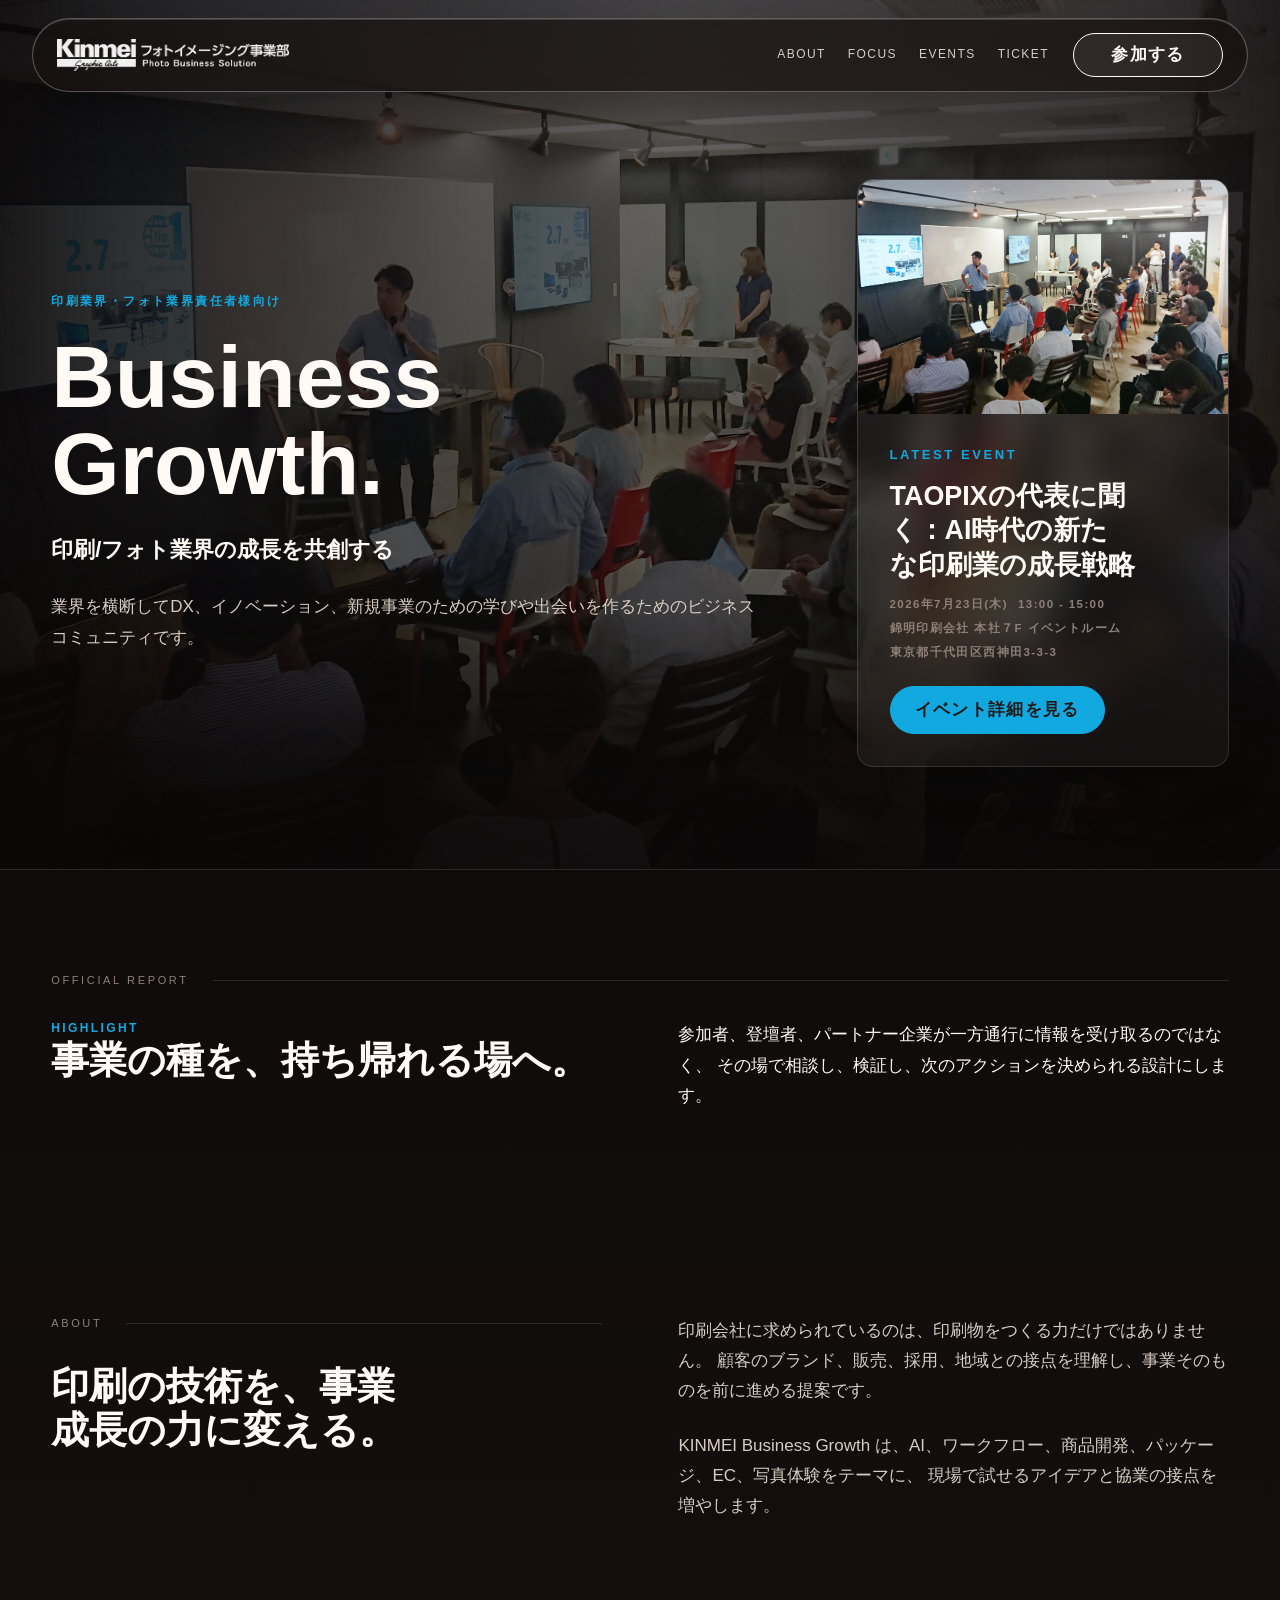
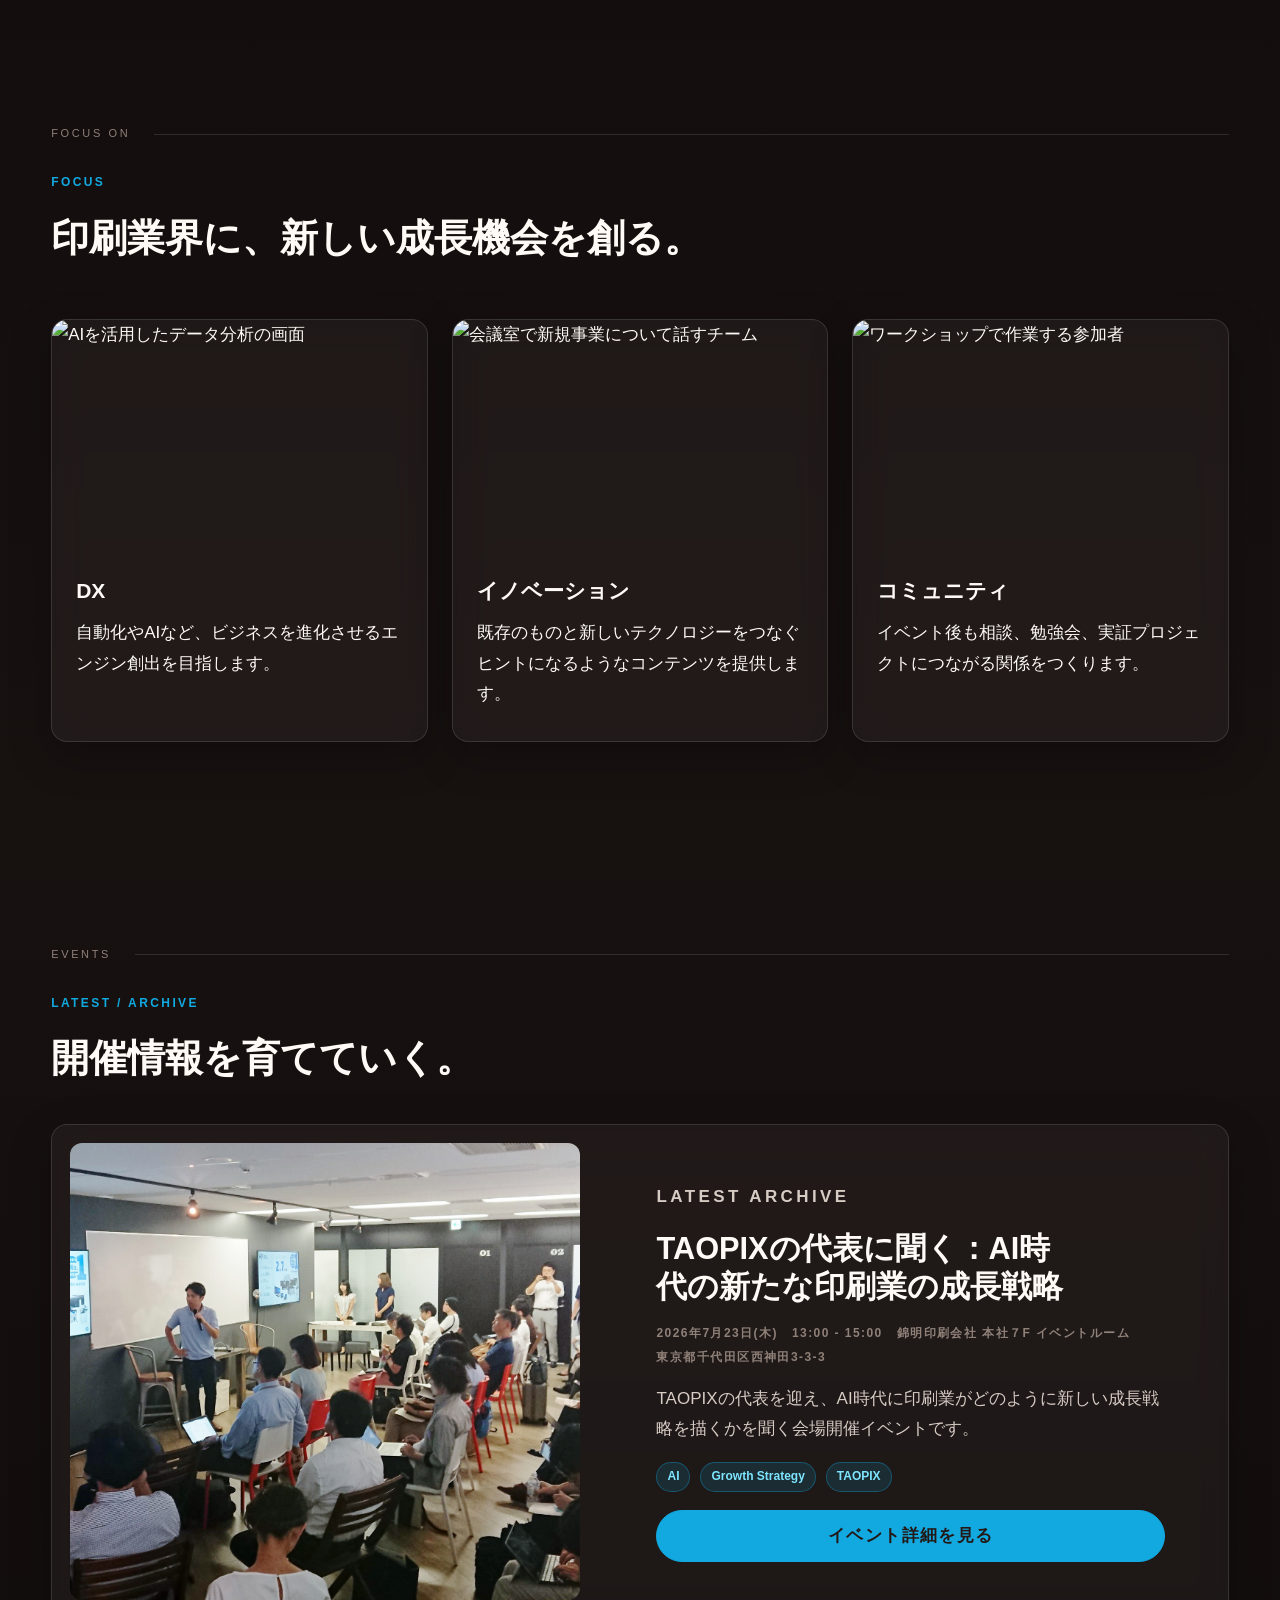
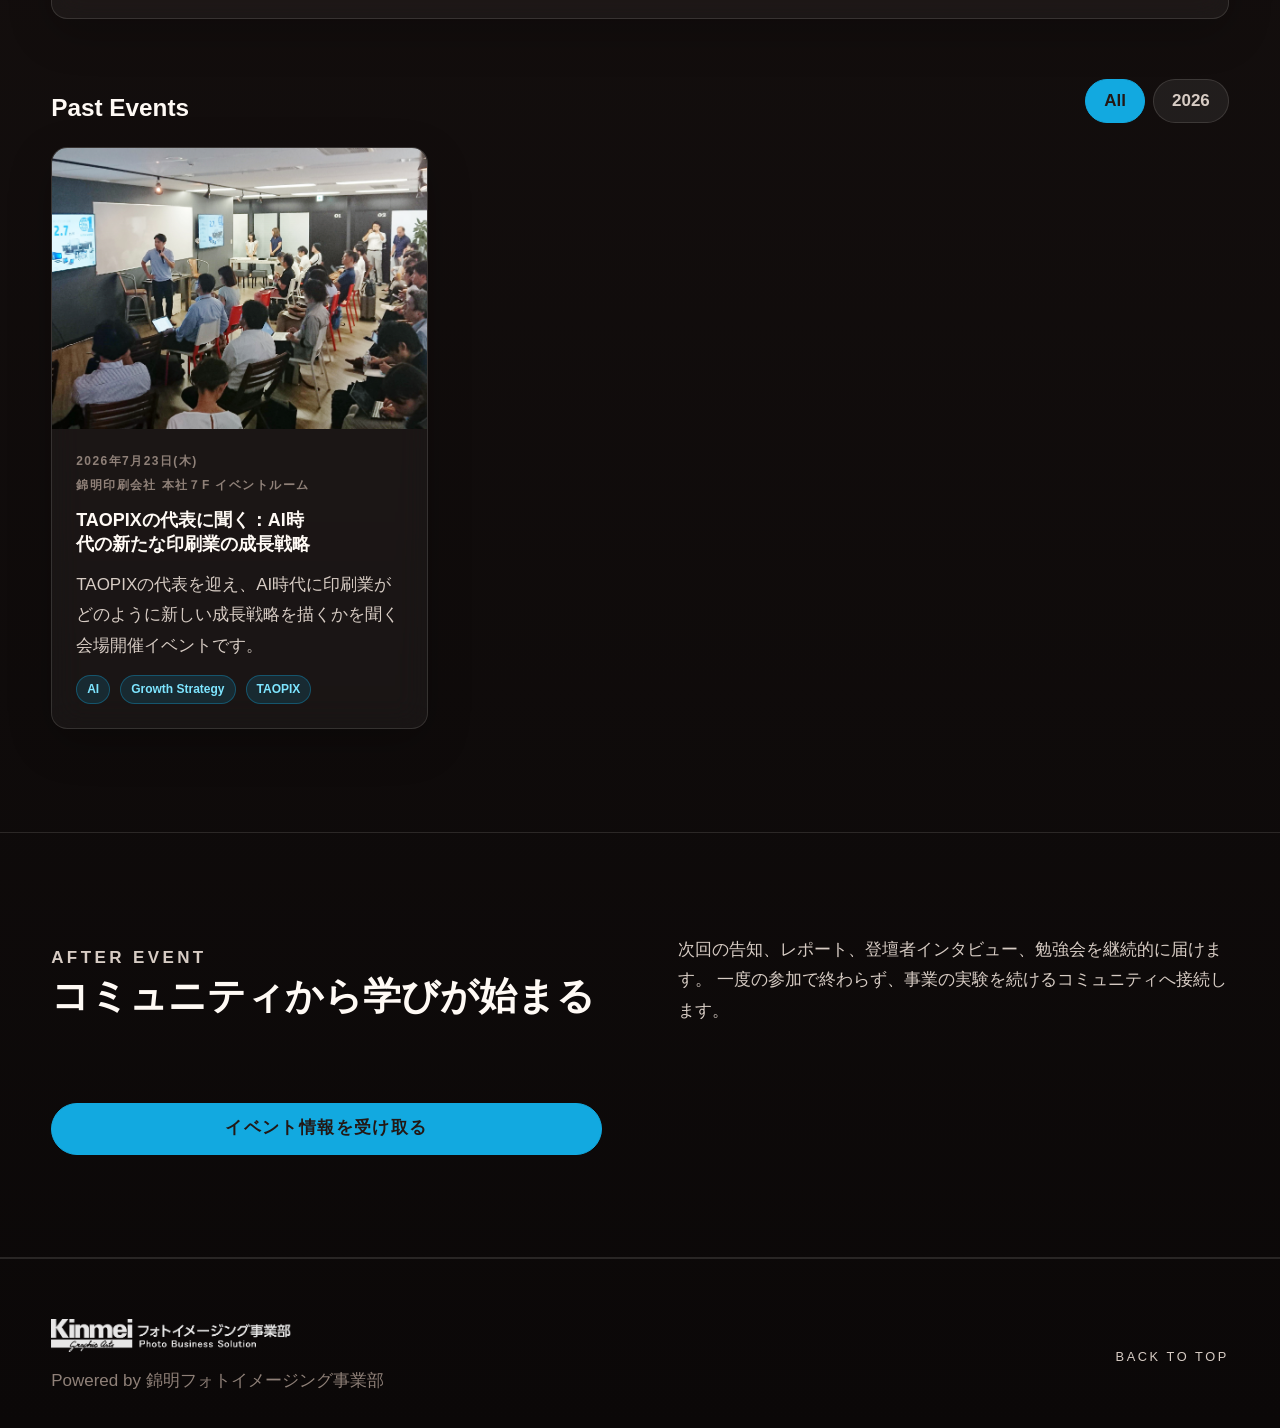
==== commit 881a790c: "Localize community focus label" ====
--- a/index.html
+++ b/index.html
@@ -98,7 +98,7 @@
               alt="ワークショップで作業する参加者"
             />
             <div>
-              <h3>Community</h3>
+              <h3>コミュニティ</h3>
               <p>イベント後も相談、勉強会、実証プロジェクトにつながる関係をつくります。</p>
             </div>
           </article>
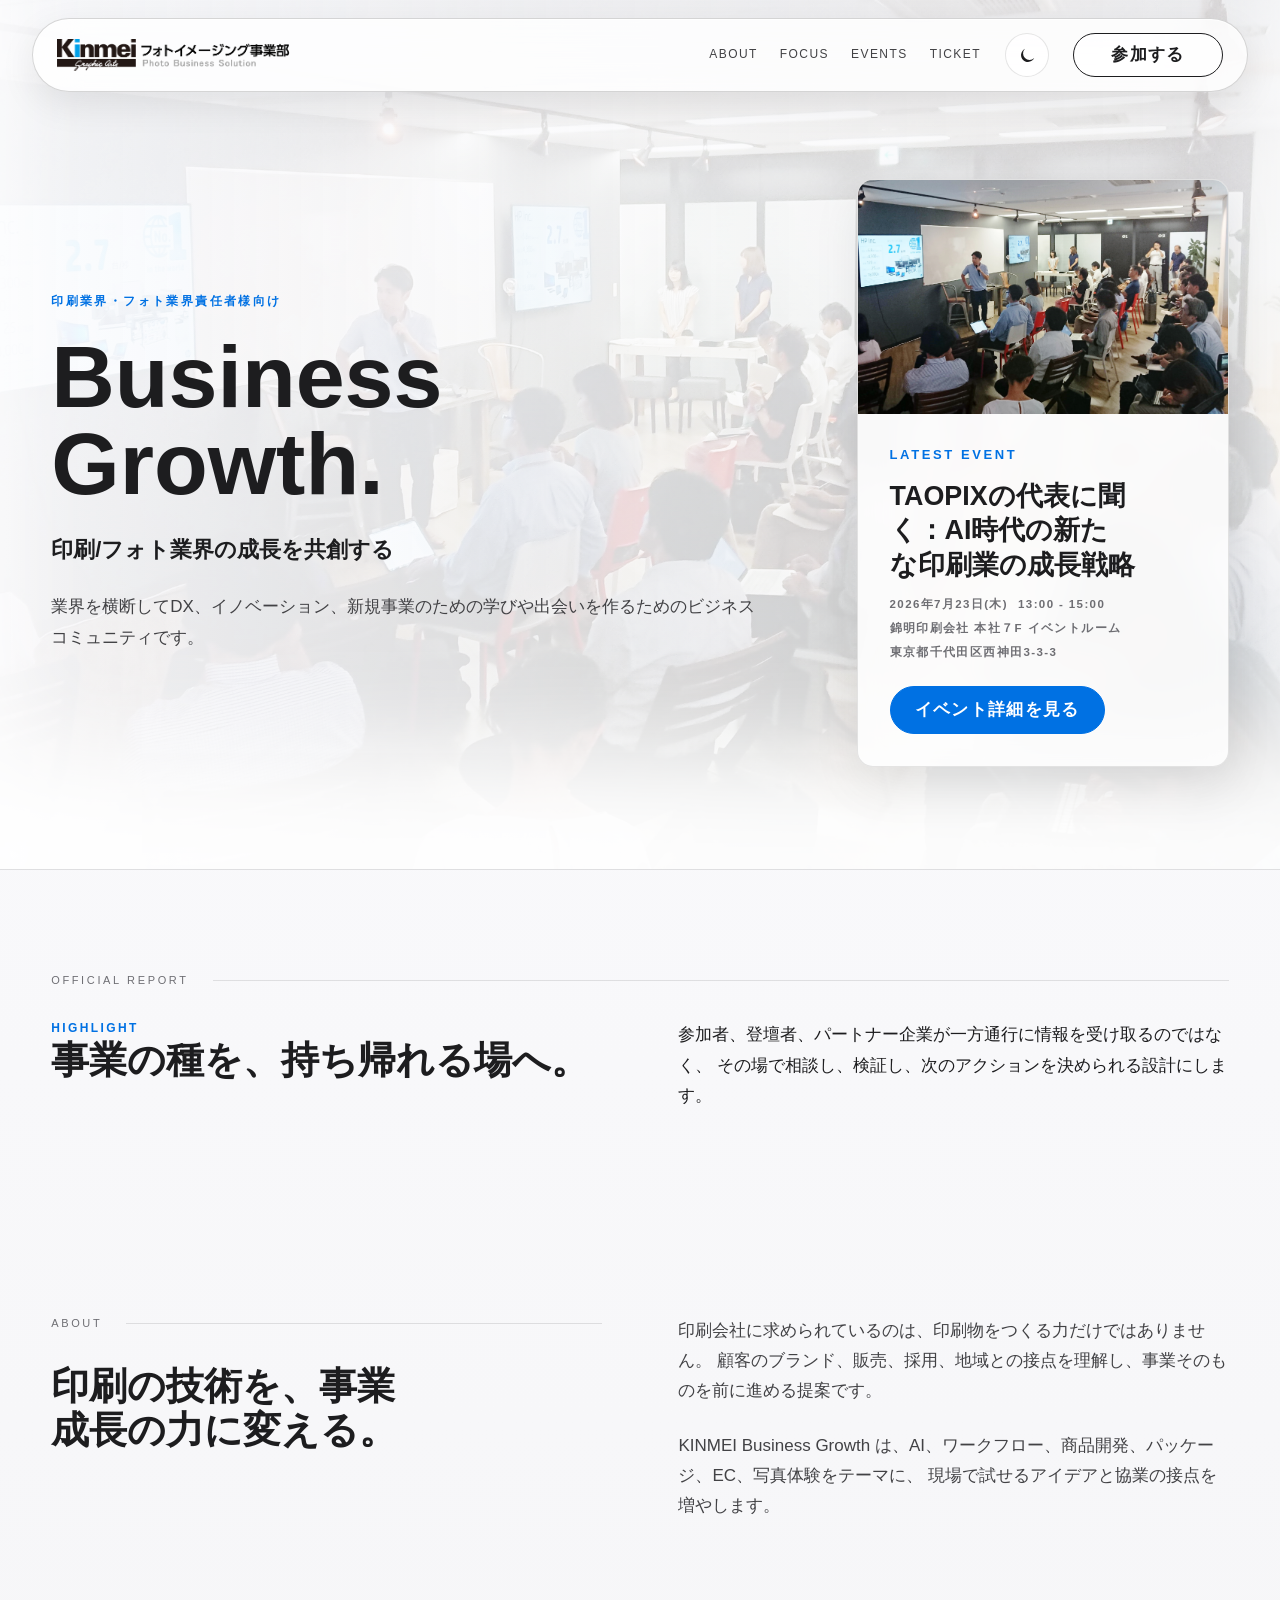
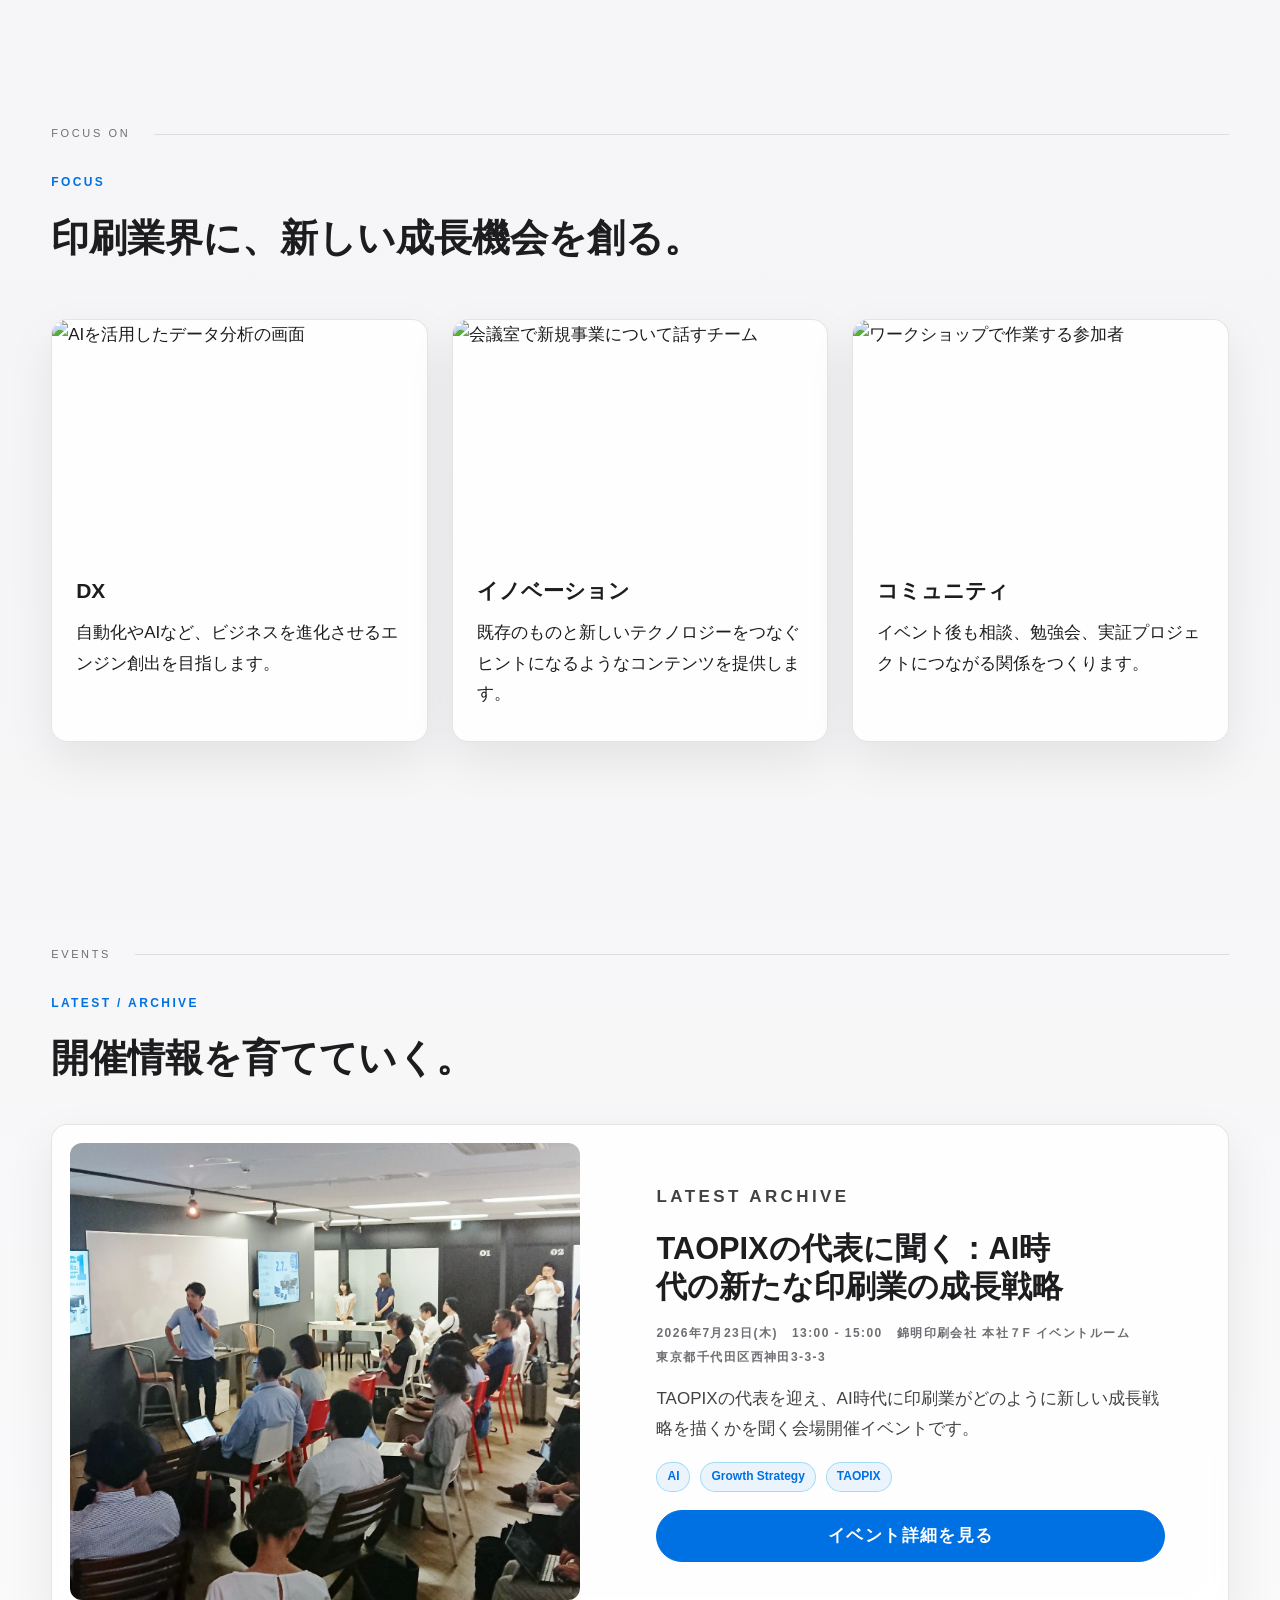
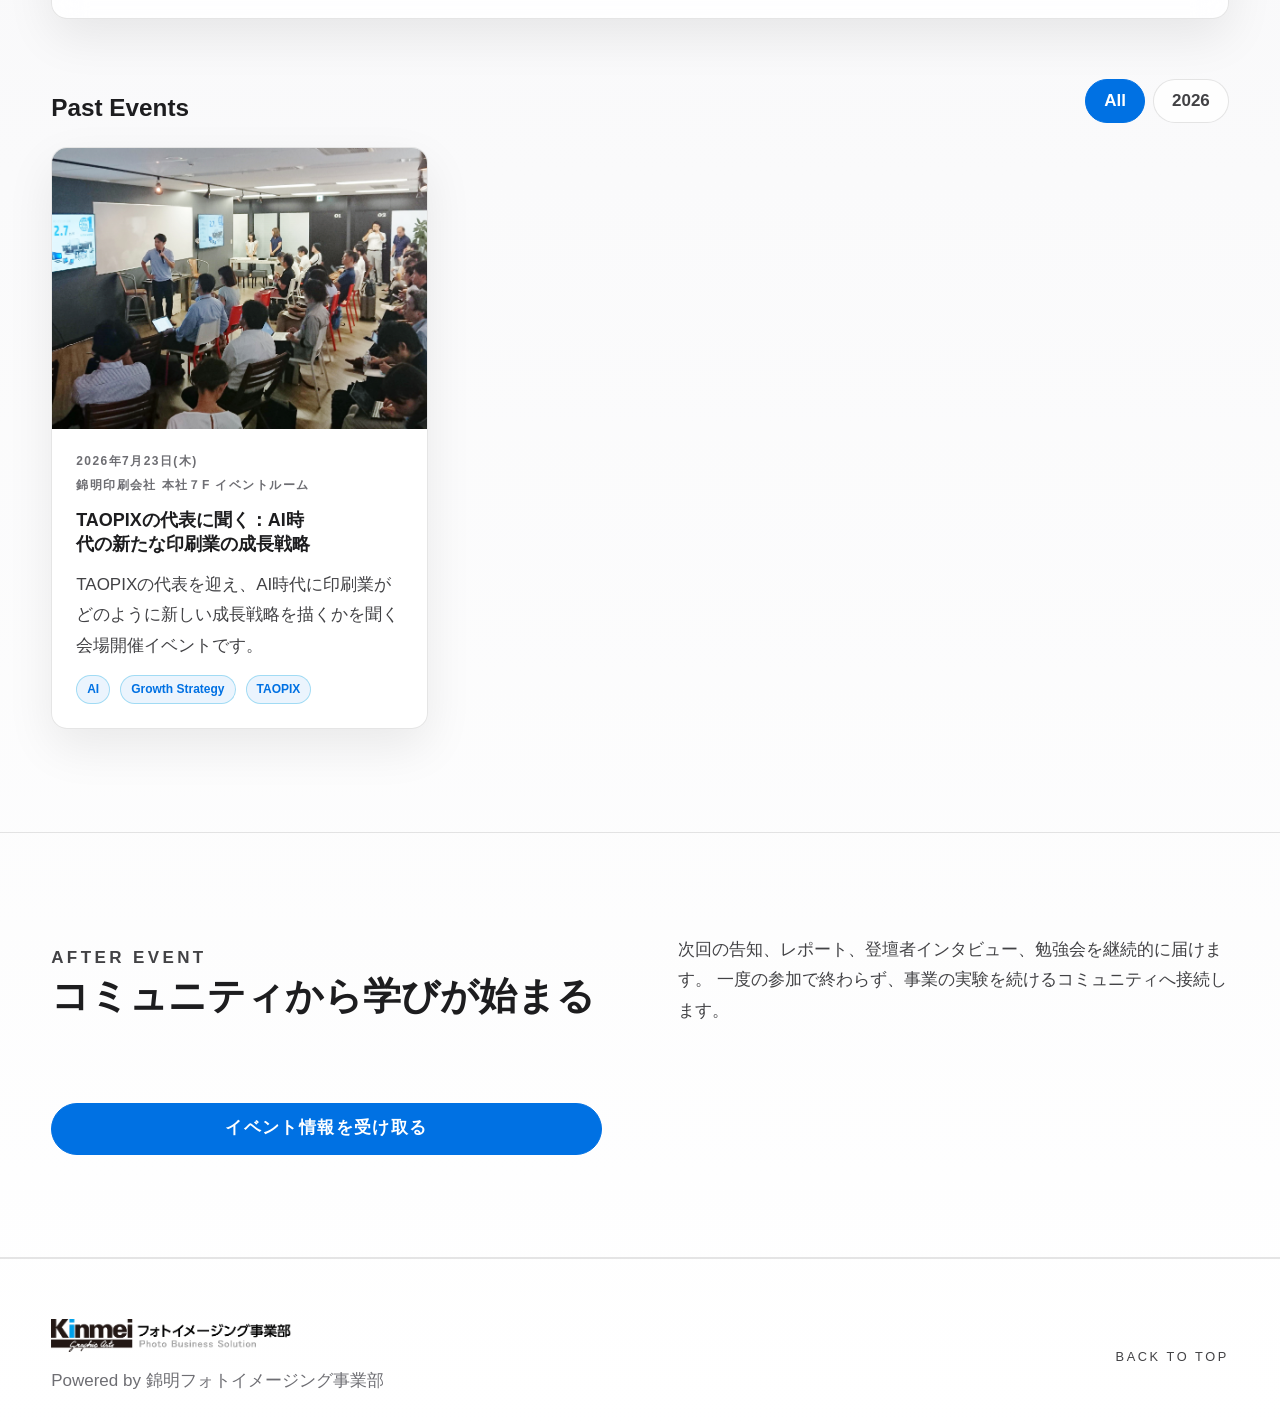
==== commit c008e031: "Add light theme toggle" ====
--- a/index.html
+++ b/index.html
@@ -1,5 +1,5 @@
 <!doctype html>
-<html lang="ja">
+<html lang="ja" data-theme="light">
   <head>
     <meta charset="utf-8" />
     <meta name="viewport" content="width=device-width, initial-scale=1" />
--- a/styles.css
+++ b/styles.css
@@ -1,4 +1,5 @@
 :root {
+  color-scheme: dark;
   --bg: #0b0808;
   --bg-2: #171110;
   --bg-3: #261b19;
@@ -77,6 +78,28 @@
   --focus-outline: 2px solid var(--accent-soft);
 }
 
+:root[data-theme="light"] {
+  color-scheme: light;
+  --bg: #f5f5f7;
+  --bg-2: #ffffff;
+  --bg-3: #e8e8ed;
+  --ink: #1d1d1f;
+  --ink-soft: #424245;
+  --ink-mute: #6e6e73;
+  --accent: #0071e3;
+  --accent-2: #005bb5;
+  --accent-soft: #0a84ff;
+  --logo-brown: #ffffff;
+  --glass: rgba(255, 255, 255, 0.74);
+  --glass-strong: rgba(0, 0, 0, 0.055);
+  --glass-cyan: rgba(0, 113, 227, 0.08);
+  --rule: rgba(0, 0, 0, 0.1);
+  --rule-strong: rgba(0, 0, 0, 0.16);
+  --shadow-glass: 0 18px 54px rgba(0, 0, 0, 0.12);
+  --focus-ring: 0 0 0 3px rgba(0, 113, 227, 0.24);
+  --focus-outline: 2px solid var(--accent);
+}
+
 * {
   box-sizing: border-box;
 }
@@ -134,6 +157,19 @@
   mask-image: linear-gradient(to bottom, rgba(0, 0, 0, 0.9), transparent 72%);
 }
 
+:root[data-theme="light"] body {
+  background:
+    radial-gradient(900px 620px at 12% 0%, rgba(0, 113, 227, 0.08), transparent 58%),
+    linear-gradient(180deg, #fbfbfd 0%, var(--bg) 46%, #ffffff 100%);
+}
+
+:root[data-theme="light"] body::before {
+  background-image:
+    linear-gradient(rgba(0, 0, 0, 0.028) 1px, transparent 1px),
+    linear-gradient(90deg, rgba(0, 0, 0, 0.02) 1px, transparent 1px);
+  mask-image: linear-gradient(to bottom, rgba(0, 0, 0, 0.35), transparent 72%);
+}
+
 img {
   display: block;
   max-width: 100%;
@@ -217,6 +253,11 @@
   -webkit-backdrop-filter: blur(22px) saturate(145%);
 }
 
+:root[data-theme="light"] .site-nav {
+  background: rgba(255, 255, 255, 0.82);
+  box-shadow: 0 12px 36px rgba(0, 0, 0, 0.08), inset 0 1px 0 rgba(255, 255, 255, 0.82);
+}
+
 .logo-link {
   display: inline-flex;
   align-items: center;
@@ -228,6 +269,11 @@
   height: 32px;
   filter: brightness(0) invert(1);
   opacity: 0.94;
+}
+
+:root[data-theme="light"] .brand-logo {
+  filter: none;
+  opacity: 1;
 }
 
 .nav-links {
@@ -249,6 +295,53 @@
 
 .nav-links a:hover {
   color: var(--ink);
+}
+
+.theme-toggle {
+  display: inline-flex;
+  align-items: center;
+  justify-content: center;
+  width: 44px;
+  height: 44px;
+  padding: 0;
+  border: 1px solid var(--rule);
+  border-radius: var(--radius-pill);
+  background: var(--glass);
+  color: var(--ink);
+  cursor: pointer;
+}
+
+.theme-toggle:hover,
+.theme-toggle:focus-visible {
+  background: var(--glass-strong);
+  border-color: var(--rule-strong);
+}
+
+.theme-icon {
+  width: 19px;
+  height: 19px;
+  fill: none;
+  stroke: currentColor;
+  stroke-linecap: round;
+  stroke-linejoin: round;
+  stroke-width: 1.8;
+}
+
+.theme-icon-moon {
+  fill: currentColor;
+  stroke: none;
+}
+
+.theme-icon-sun {
+  display: none;
+}
+
+:root[data-theme="dark"] .theme-icon-moon {
+  display: none;
+}
+
+:root[data-theme="dark"] .theme-icon-sun {
+  display: block;
 }
 
 .nav-cta {
@@ -307,6 +400,13 @@
   box-shadow: inset 0 -180px 140px rgba(11, 8, 8, 0.88);
 }
 
+:root[data-theme="light"] .home-hero {
+  background:
+    linear-gradient(90deg, rgba(251, 251, 253, 0.96) 0%, rgba(251, 251, 253, 0.84) 54%, rgba(245, 245, 247, 0.78) 100%),
+    url("./assets/event-room.jpg") center / cover no-repeat;
+  box-shadow: inset 0 -120px 100px rgba(255, 255, 255, 0.94);
+}
+
 .hero-copy,
 .body-stack,
 .section-head,
@@ -314,6 +414,15 @@
 .detail-block {
   display: grid;
   gap: var(--space-5);
+  min-width: 0;
+}
+
+.hero-copy > *,
+.body-stack > *,
+.section-head > *,
+.latest-event-copy > *,
+.detail-block > * {
+  min-width: 0;
 }
 
 .section-head {
@@ -365,6 +474,7 @@
 .newsletter-section p,
 .detail-block p {
   max-width: 46em;
+  overflow-wrap: anywhere;
 }
 
 .detail-block h2 {
@@ -411,12 +521,21 @@
   -webkit-backdrop-filter: blur(16px) saturate(120%);
 }
 
+:root[data-theme="light"] .hero-ticket,
+:root[data-theme="light"] .glass-card,
+:root[data-theme="light"] .checkout-card,
+:root[data-theme="light"] .organizer-card {
+  background: rgba(255, 255, 255, 0.86);
+  box-shadow: 0 18px 48px rgba(0, 0, 0, 0.08);
+}
+
 .hero-ticket {
   display: grid;
   grid-template-rows: clamp(200px, 26vh, 280px) auto;
   gap: 0;
   width: 100%;
   max-width: 560px;
+  min-width: 0;
   justify-self: end;
   align-self: center;
   overflow: clip;
@@ -508,6 +627,10 @@
   background: rgba(11, 8, 8, 0.68);
 }
 
+:root[data-theme="light"] .ticket-stats div {
+  background: rgba(255, 255, 255, 0.92);
+}
+
 .ticket-stats dt {
   color: var(--ink-mute);
   font-size: 0.7rem;
@@ -657,6 +780,10 @@
   line-height: var(--lh-caption);
 }
 
+:root[data-theme="light"] .event-tags li {
+  color: var(--accent);
+}
+
 .archive-toolbar {
   display: flex;
   align-items: end;
@@ -706,6 +833,10 @@
   border-radius: var(--radius-md);
   background: rgba(255, 250, 245, 0.035);
   color: var(--ink-soft);
+}
+
+:root[data-theme="light"] .empty-state {
+  background: rgba(255, 255, 255, 0.82);
 }
 
 .event-card img {
@@ -748,6 +879,11 @@
   width: 260px;
   filter: brightness(0) invert(1);
   opacity: 0.9;
+}
+
+:root[data-theme="light"] .site-footer img {
+  filter: none;
+  opacity: 1;
 }
 
 .site-footer a {
@@ -777,6 +913,13 @@
   box-shadow: inset 0 -140px 120px rgba(11, 8, 8, 0.9);
 }
 
+:root[data-theme="light"] .event-hero {
+  background:
+    linear-gradient(90deg, rgba(251, 251, 253, 0.92) 0%, rgba(251, 251, 253, 0.78) 46%, rgba(245, 245, 247, 0.92) 100%),
+    url("./assets/event-room.jpg") center / cover no-repeat;
+  box-shadow: inset 0 -120px 110px rgba(255, 255, 255, 0.96);
+}
+
 .event-hero-media {
   align-self: center;
   aspect-ratio: 16 / 9;
@@ -788,6 +931,10 @@
   box-shadow: 0 18px 54px rgba(0, 0, 0, 0.3);
 }
 
+:root[data-theme="light"] .event-hero-media {
+  box-shadow: 0 18px 48px rgba(0, 0, 0, 0.12);
+}
+
 .event-hero-media img {
   width: 100%;
   height: 100%;
@@ -941,6 +1088,10 @@
 .organizer-card img {
   width: 240px;
   filter: brightness(0) invert(1);
+}
+
+:root[data-theme="light"] .organizer-card img {
+  filter: none;
 }
 
 @media (max-width: 1024px) {
@@ -977,18 +1128,25 @@
     left: 14px;
     right: 14px;
     top: 12px;
+    gap: 10px;
     padding: 10px 14px;
   }
 
   .brand-logo {
     height: 28px;
-    max-width: min(220px, 54vw);
+    max-width: min(188px, 42vw);
     object-fit: contain;
+  }
+
+  .theme-toggle {
+    width: 40px;
+    height: 40px;
+    flex: 0 0 auto;
   }
 
   .nav-cta {
     min-width: auto;
-    padding: 0 16px;
+    padding: 0 14px;
   }
 
   .home-hero,
@@ -998,6 +1156,11 @@
     padding-bottom: var(--space-7);
   }
 
+  .hero-ticket {
+    max-width: 100%;
+    justify-self: stretch;
+  }
+
   .hero-copy h1 {
     font-size: clamp(44px, 13vw, 68px);
     line-height: 1;
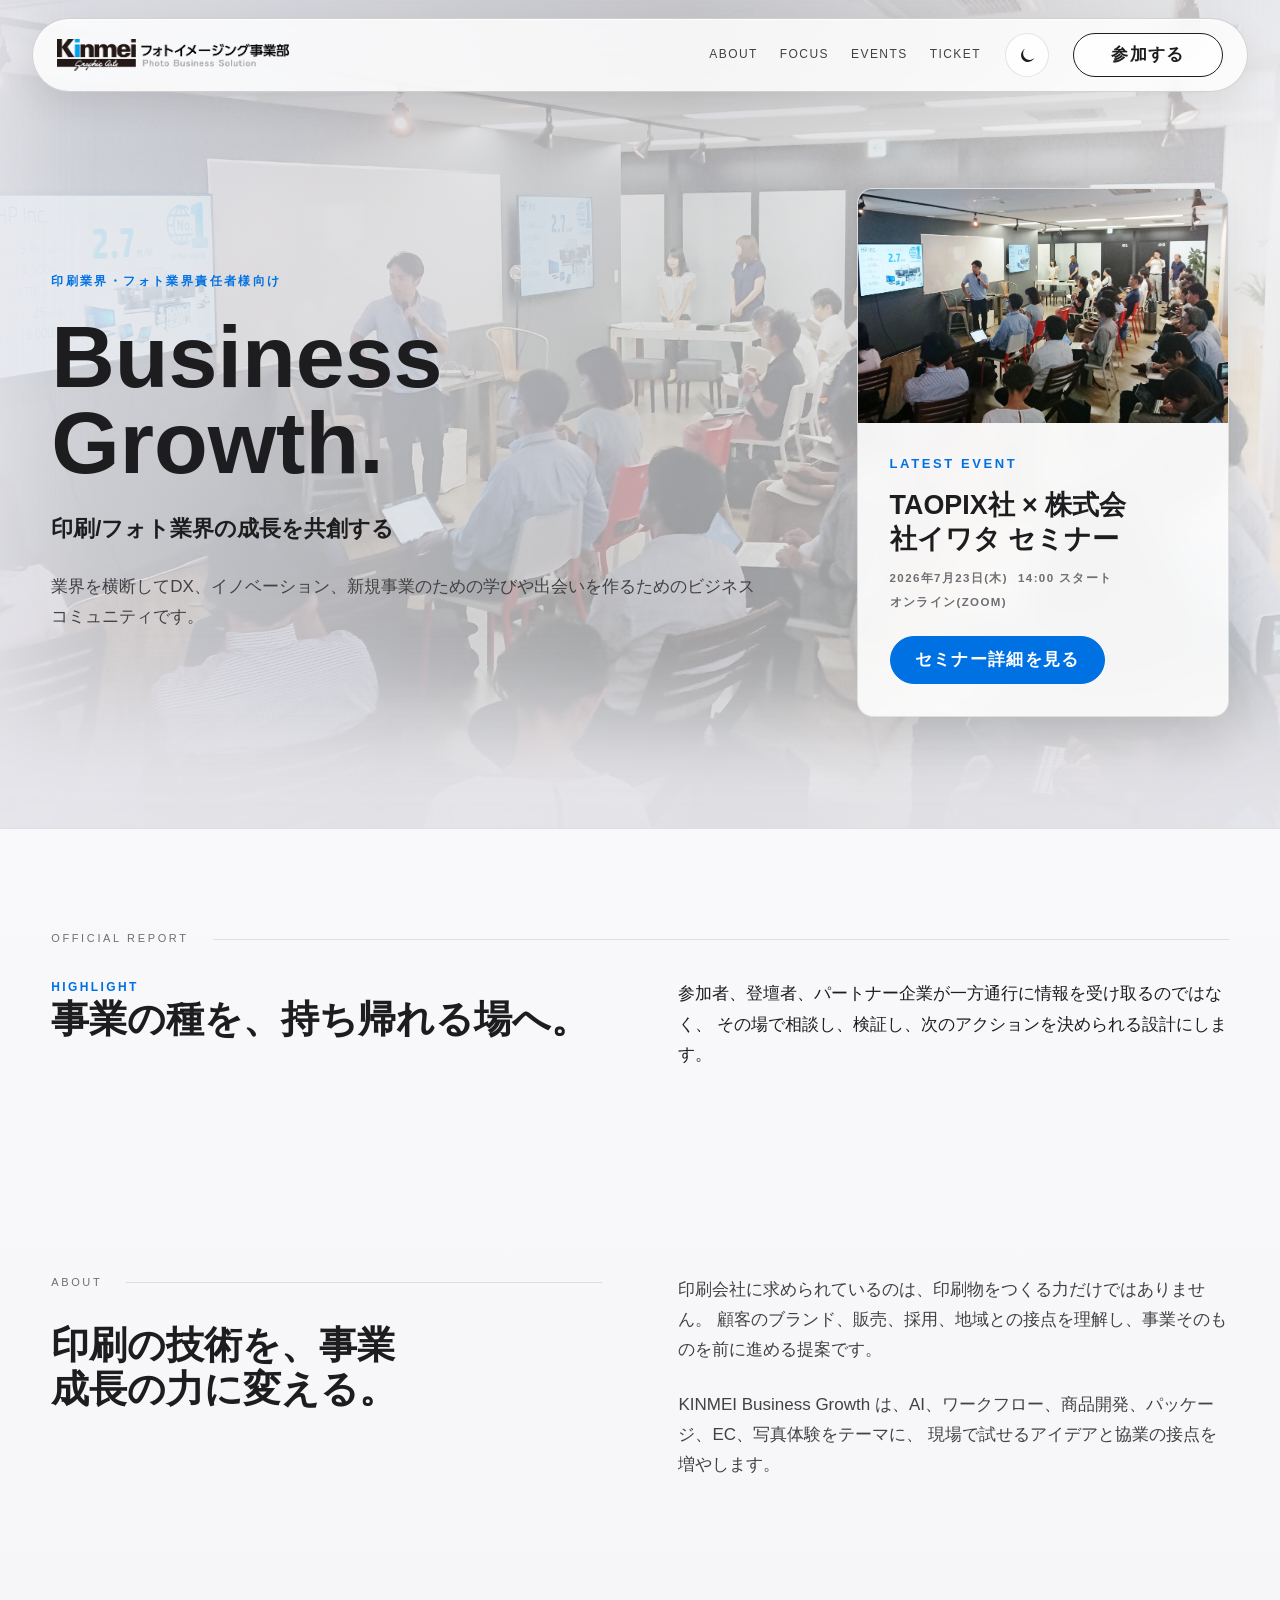
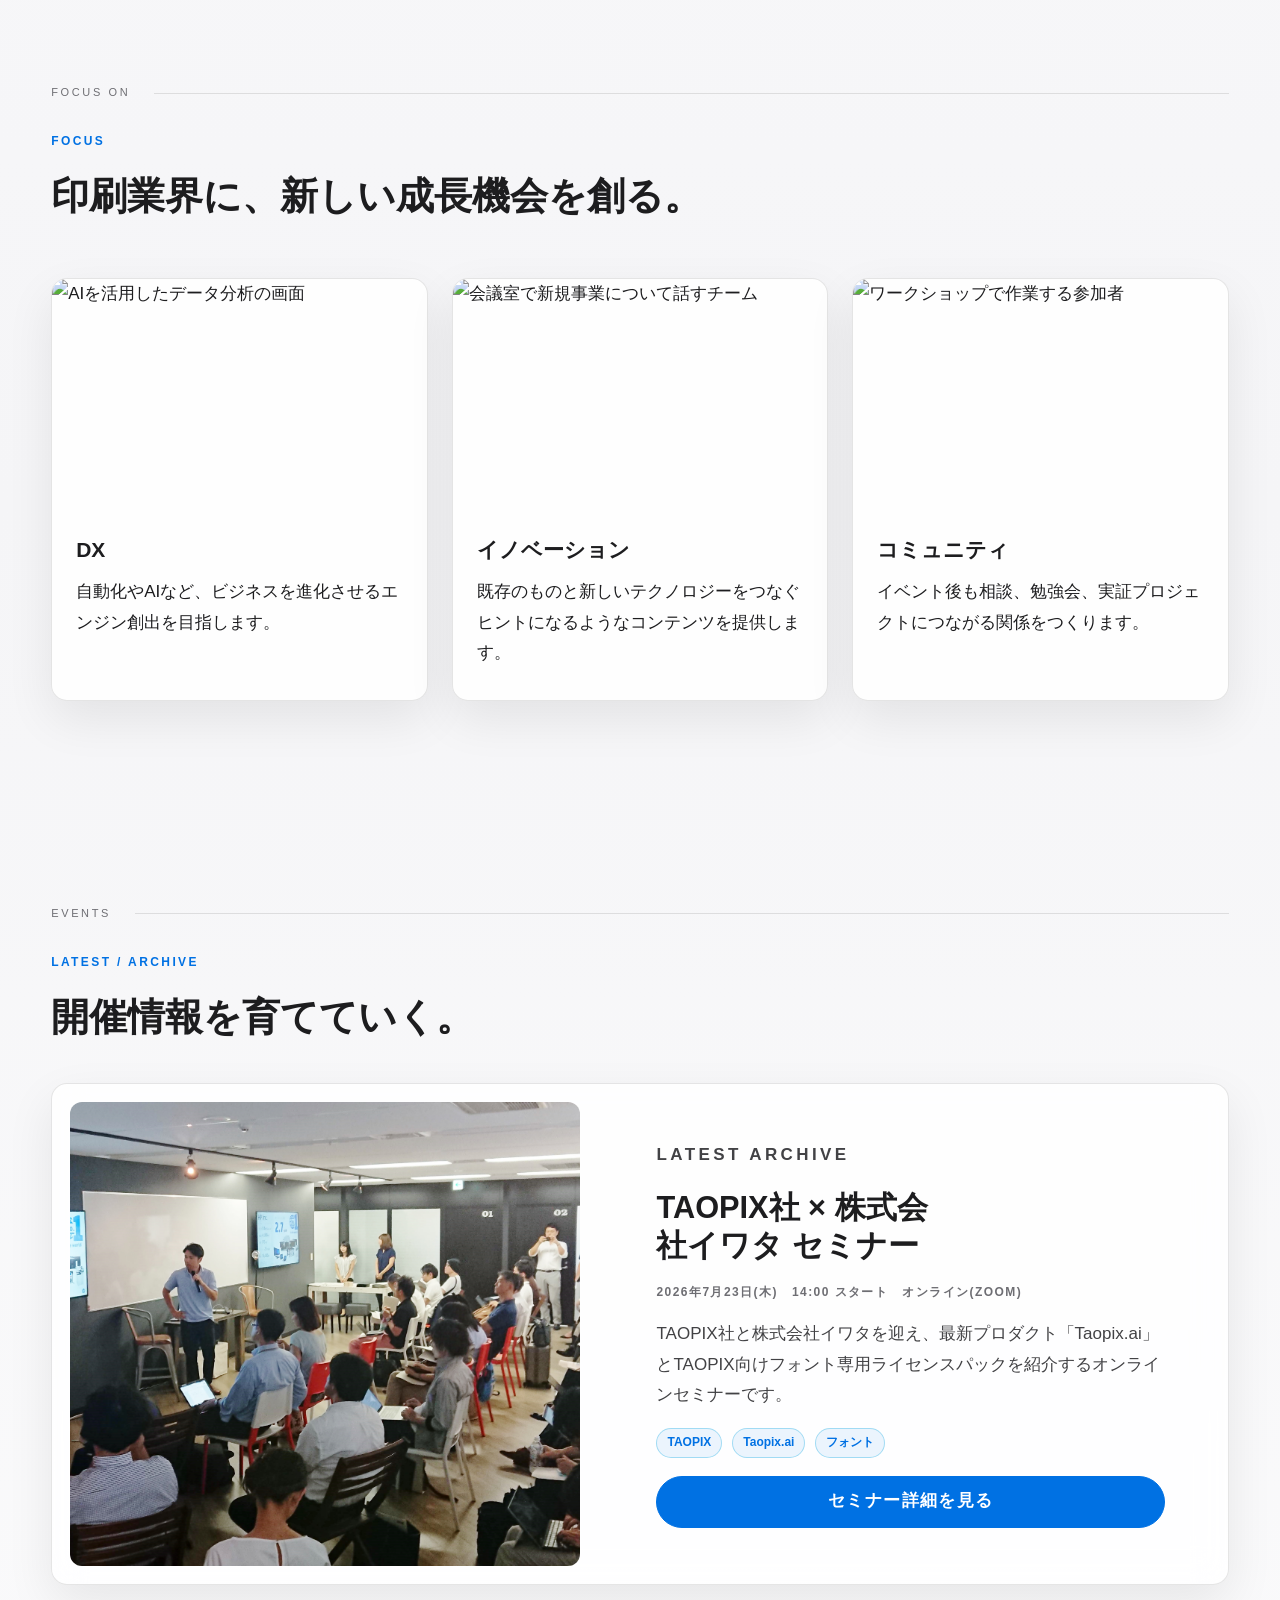
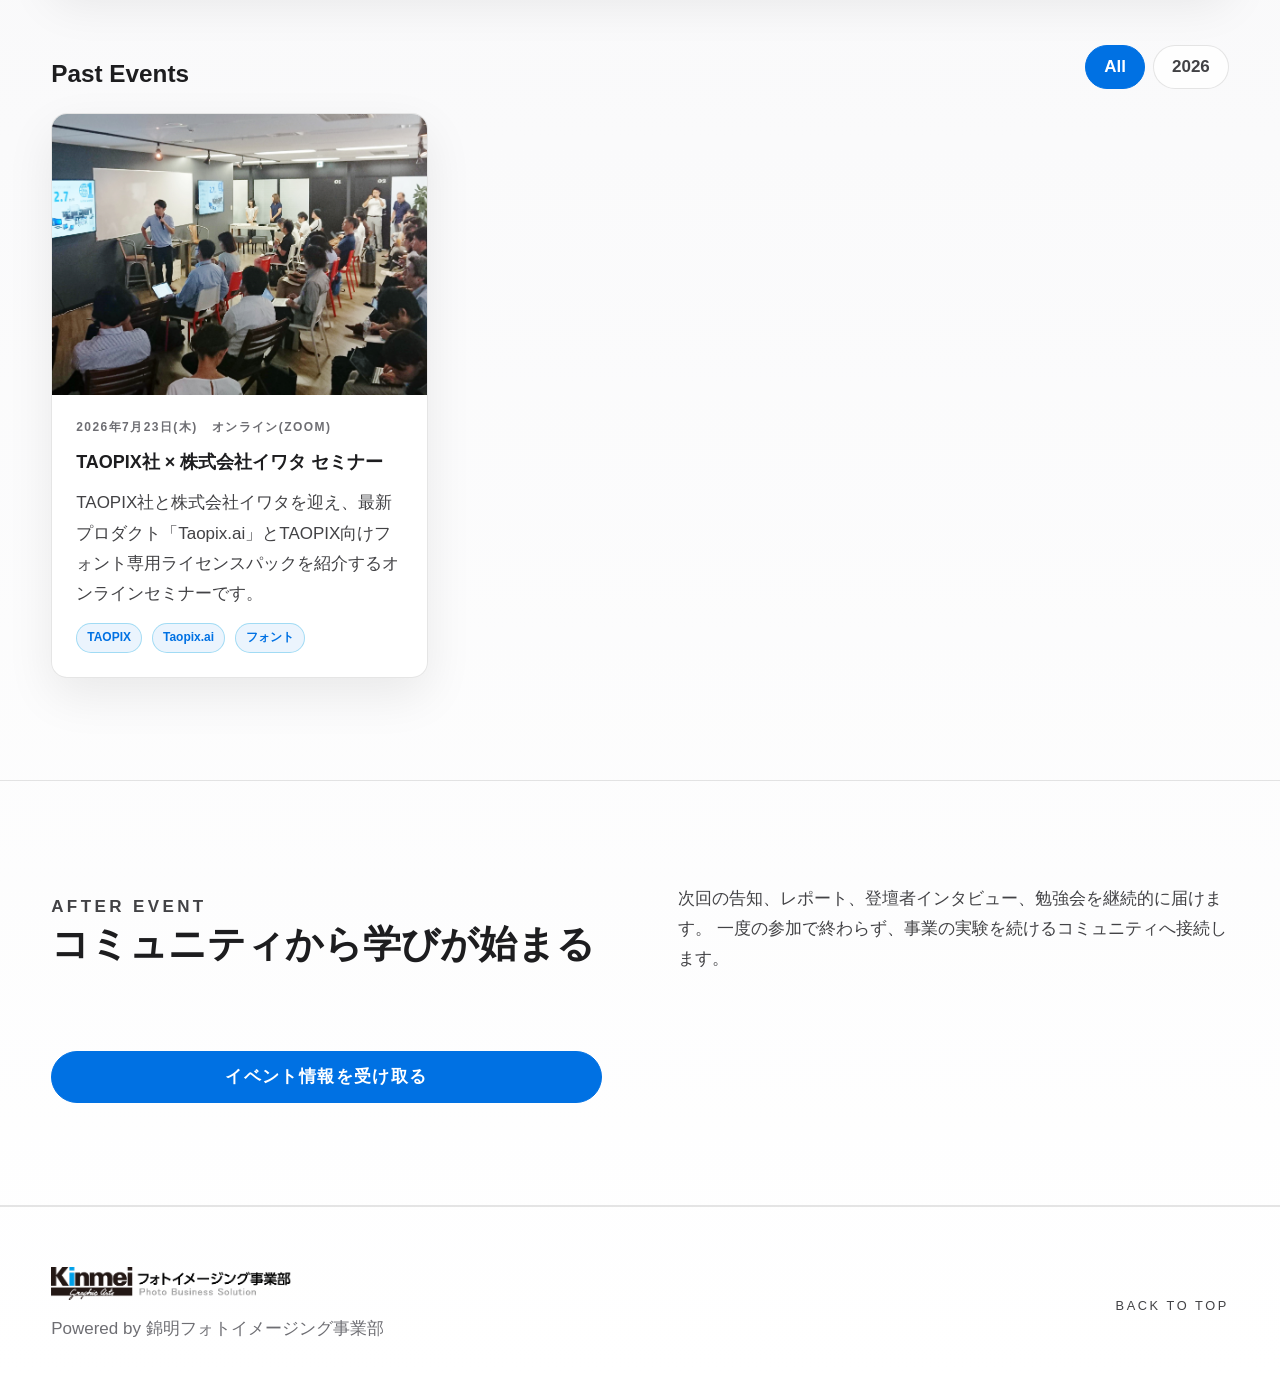
==== commit 46c5118e: "Add Google Tag Manager (GTM-T5PMDP7T) to all pages - Head snippet placed high in <head> on index.htm" ====
--- a/index.html
+++ b/index.html
@@ -3,6 +3,13 @@
   <head>
     <meta charset="utf-8" />
     <meta name="viewport" content="width=device-width, initial-scale=1" />
+    <!-- Google Tag Manager -->
+    <script>(function(w,d,s,l,i){w[l]=w[l]||[];w[l].push({'gtm.start':
+    new Date().getTime(),event:'gtm.js'});var f=d.getElementsByTagName(s)[0],
+    j=d.createElement(s),dl=l!='dataLayer'?'&l='+l:'';j.async=true;j.src=
+    'https://www.googletagmanager.com/gtm.js?id='+i+dl;f.parentNode.insertBefore(j,f);
+    })(window,document,'script','dataLayer','GTM-T5PMDP7T');</script>
+    <!-- End Google Tag Manager -->
     <meta
       name="description"
       content="KINMEI Business Growth は、業界を横断してDX、イノベーション、新規事業のための学びや出会いを作るビジネスコミュニティです。"
@@ -12,6 +19,10 @@
     <link rel="stylesheet" href="./styles.css" />
   </head>
   <body data-page="home">
+    <!-- Google Tag Manager (noscript) -->
+    <noscript><iframe src="https://www.googletagmanager.com/ns.html?id=GTM-T5PMDP7T"
+    height="0" width="0" style="display:none;visibility:hidden"></iframe></noscript>
+    <!-- End Google Tag Manager (noscript) -->
     <div id="site-header"></div>
 
     <main>
--- a/styles.css
+++ b/styles.css
@@ -402,9 +402,9 @@
 
 :root[data-theme="light"] .home-hero {
   background:
-    linear-gradient(90deg, rgba(251, 251, 253, 0.96) 0%, rgba(251, 251, 253, 0.84) 54%, rgba(245, 245, 247, 0.78) 100%),
+    linear-gradient(90deg, rgba(232, 232, 237, 0.88) 0%, rgba(210, 210, 215, 0.72) 54%, rgba(245, 245, 247, 0.7) 100%),
     url("./assets/event-room.jpg") center / cover no-repeat;
-  box-shadow: inset 0 -120px 100px rgba(255, 255, 255, 0.94);
+  box-shadow: inset 0 -120px 100px rgba(232, 232, 237, 0.9);
 }
 
 .hero-copy,
@@ -481,6 +481,19 @@
   max-width: 14em;
   font-size: clamp(26px, 2.7vw, 40px);
   line-height: 1.16;
+}
+
+.event-zoom-link {
+  color: var(--accent);
+  font-weight: 700;
+  text-decoration: underline;
+  text-underline-offset: 3px;
+  overflow-wrap: anywhere;
+}
+
+.event-zoom-link:hover,
+.event-zoom-link:focus-visible {
+  color: var(--accent-2);
 }
 
 .button {
@@ -915,9 +928,9 @@
 
 :root[data-theme="light"] .event-hero {
   background:
-    linear-gradient(90deg, rgba(251, 251, 253, 0.92) 0%, rgba(251, 251, 253, 0.78) 46%, rgba(245, 245, 247, 0.92) 100%),
+    linear-gradient(90deg, rgba(232, 232, 237, 0.84) 0%, rgba(210, 210, 215, 0.68) 46%, rgba(245, 245, 247, 0.86) 100%),
     url("./assets/event-room.jpg") center / cover no-repeat;
-  box-shadow: inset 0 -120px 110px rgba(255, 255, 255, 0.96);
+  box-shadow: inset 0 -120px 110px rgba(232, 232, 237, 0.9);
 }
 
 .event-hero-media {
